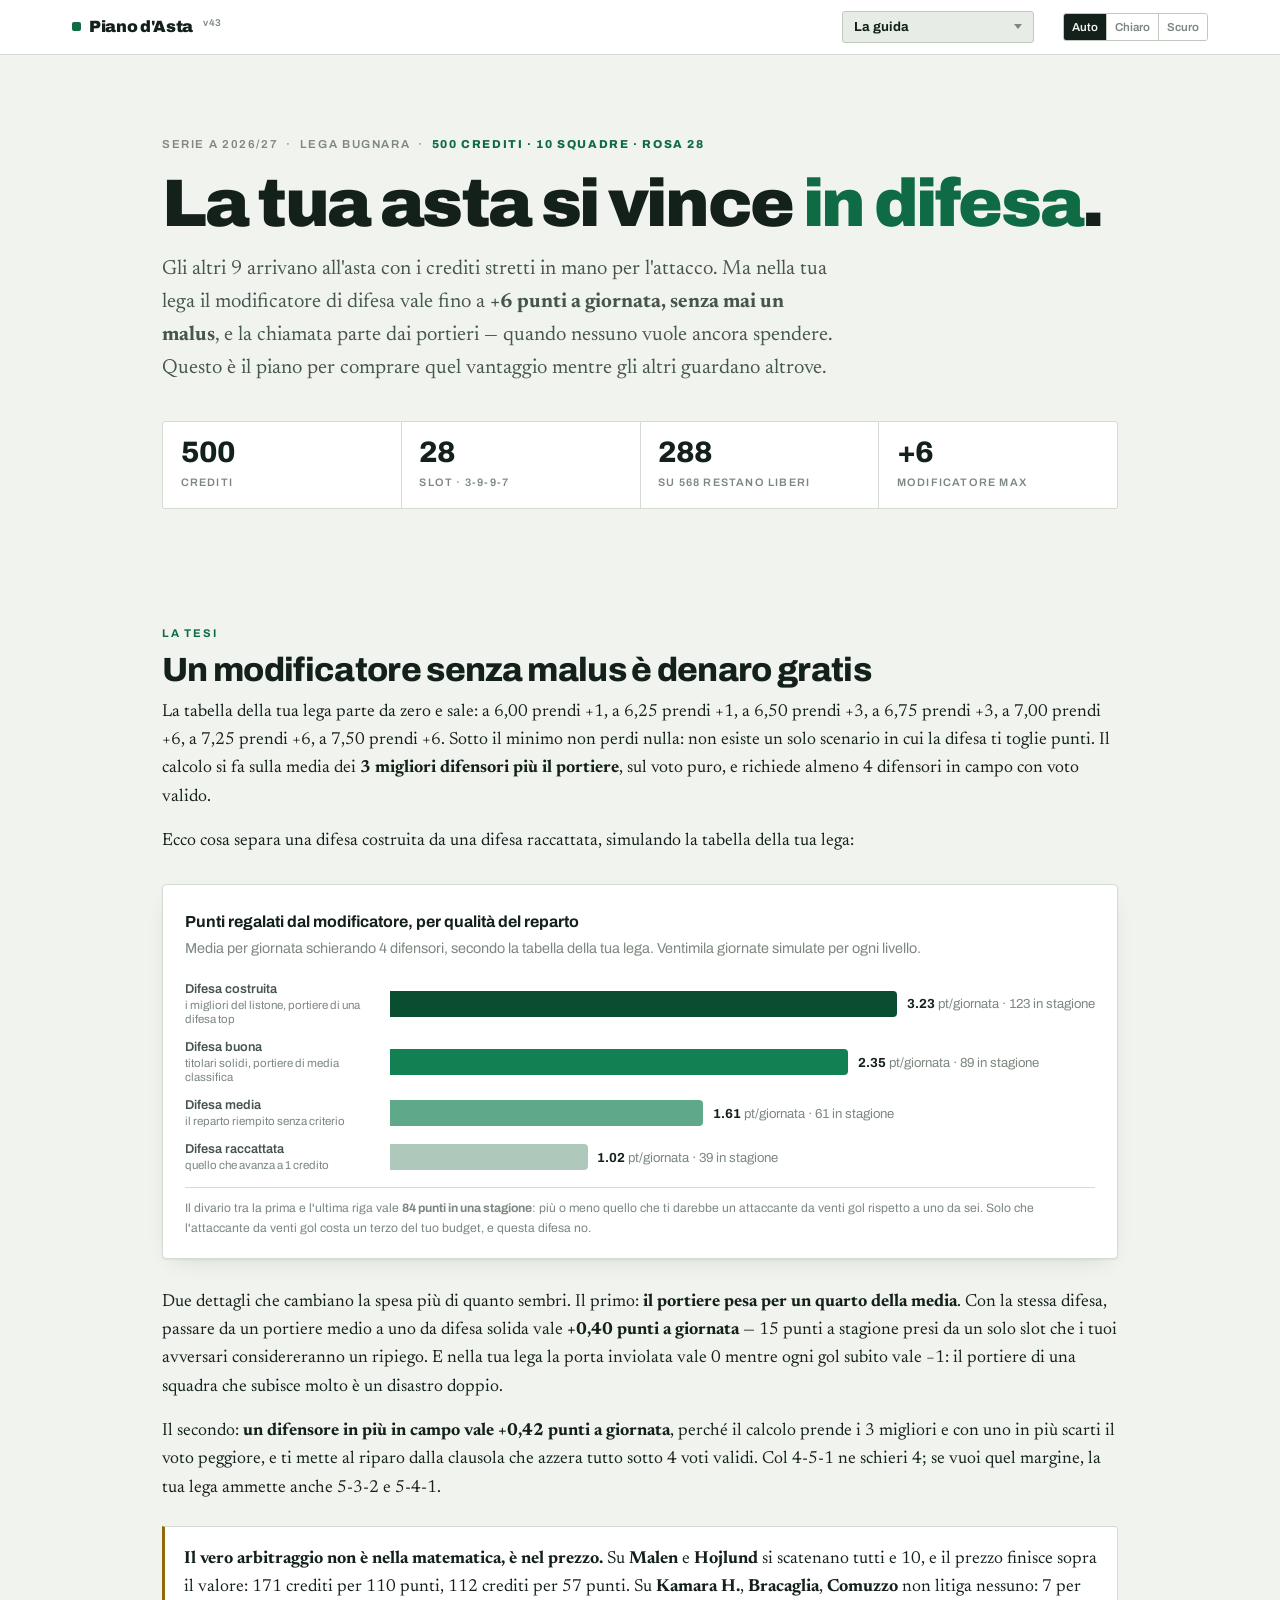
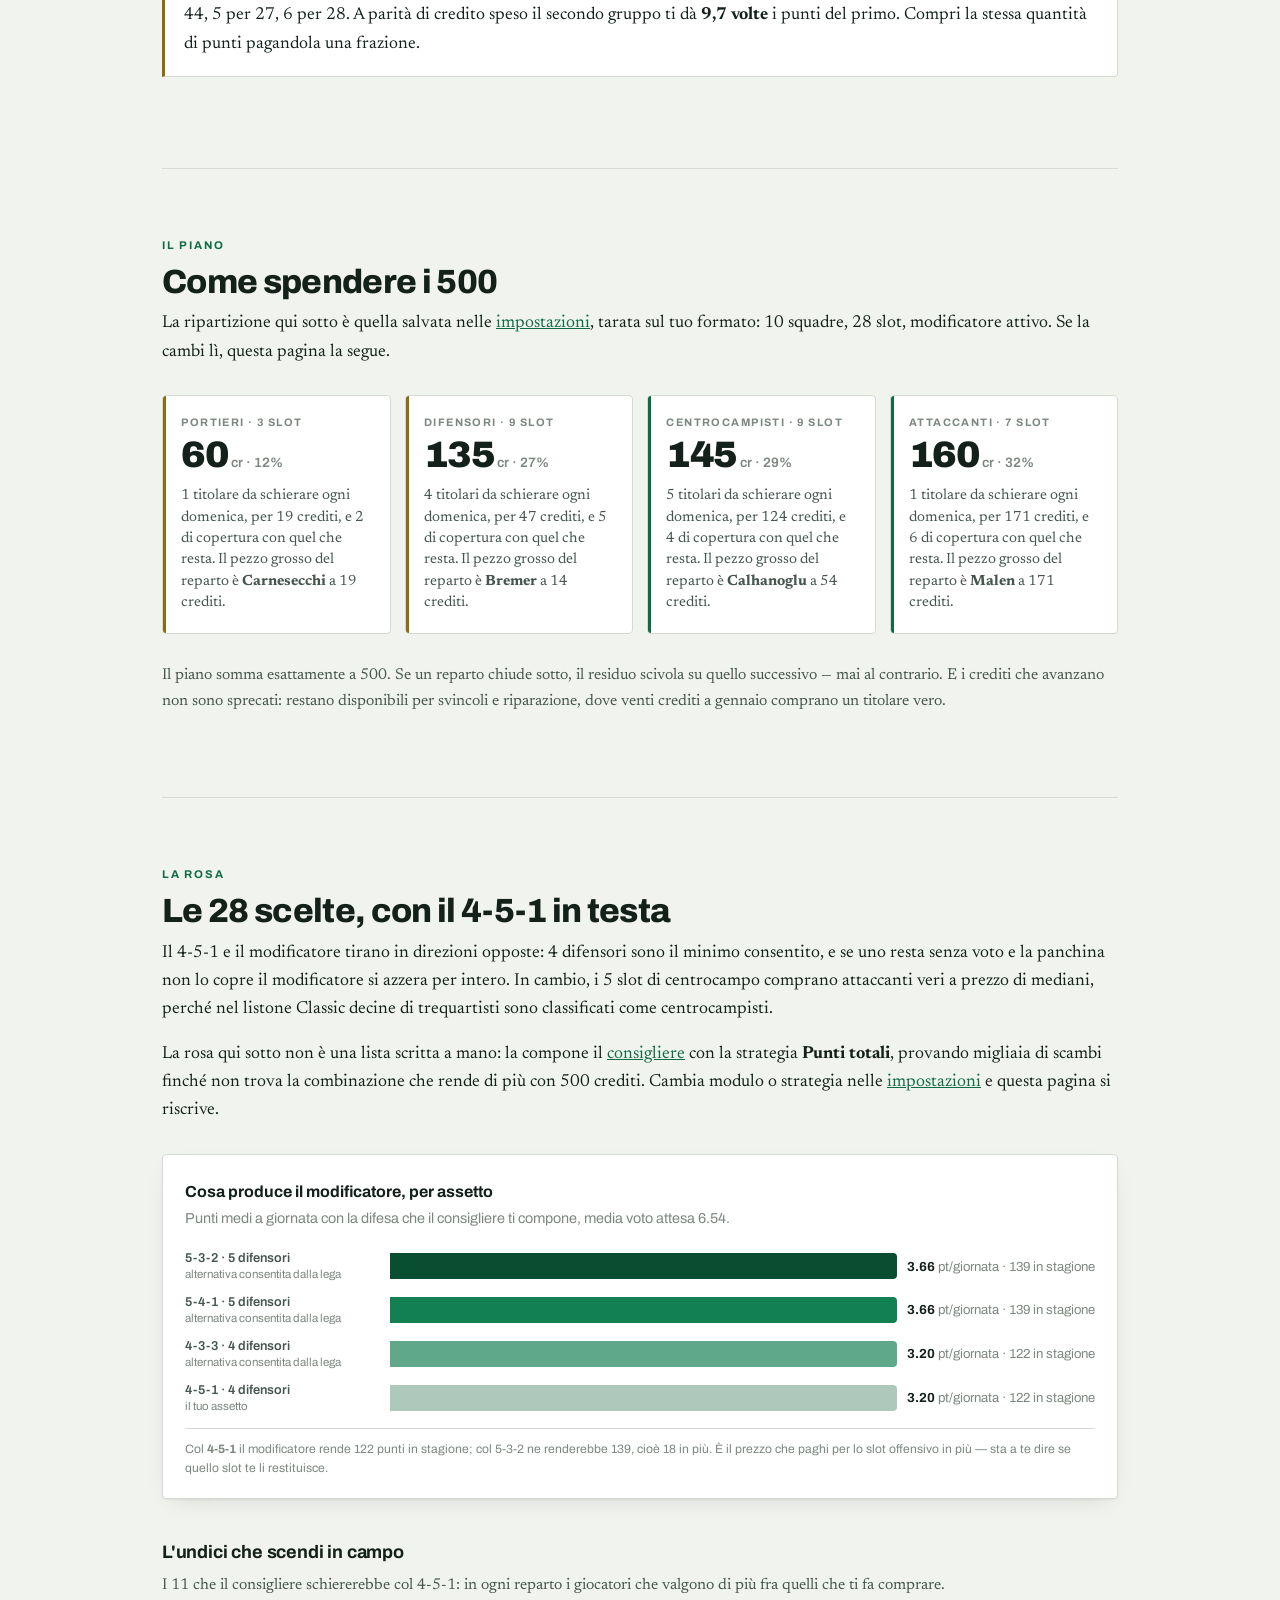
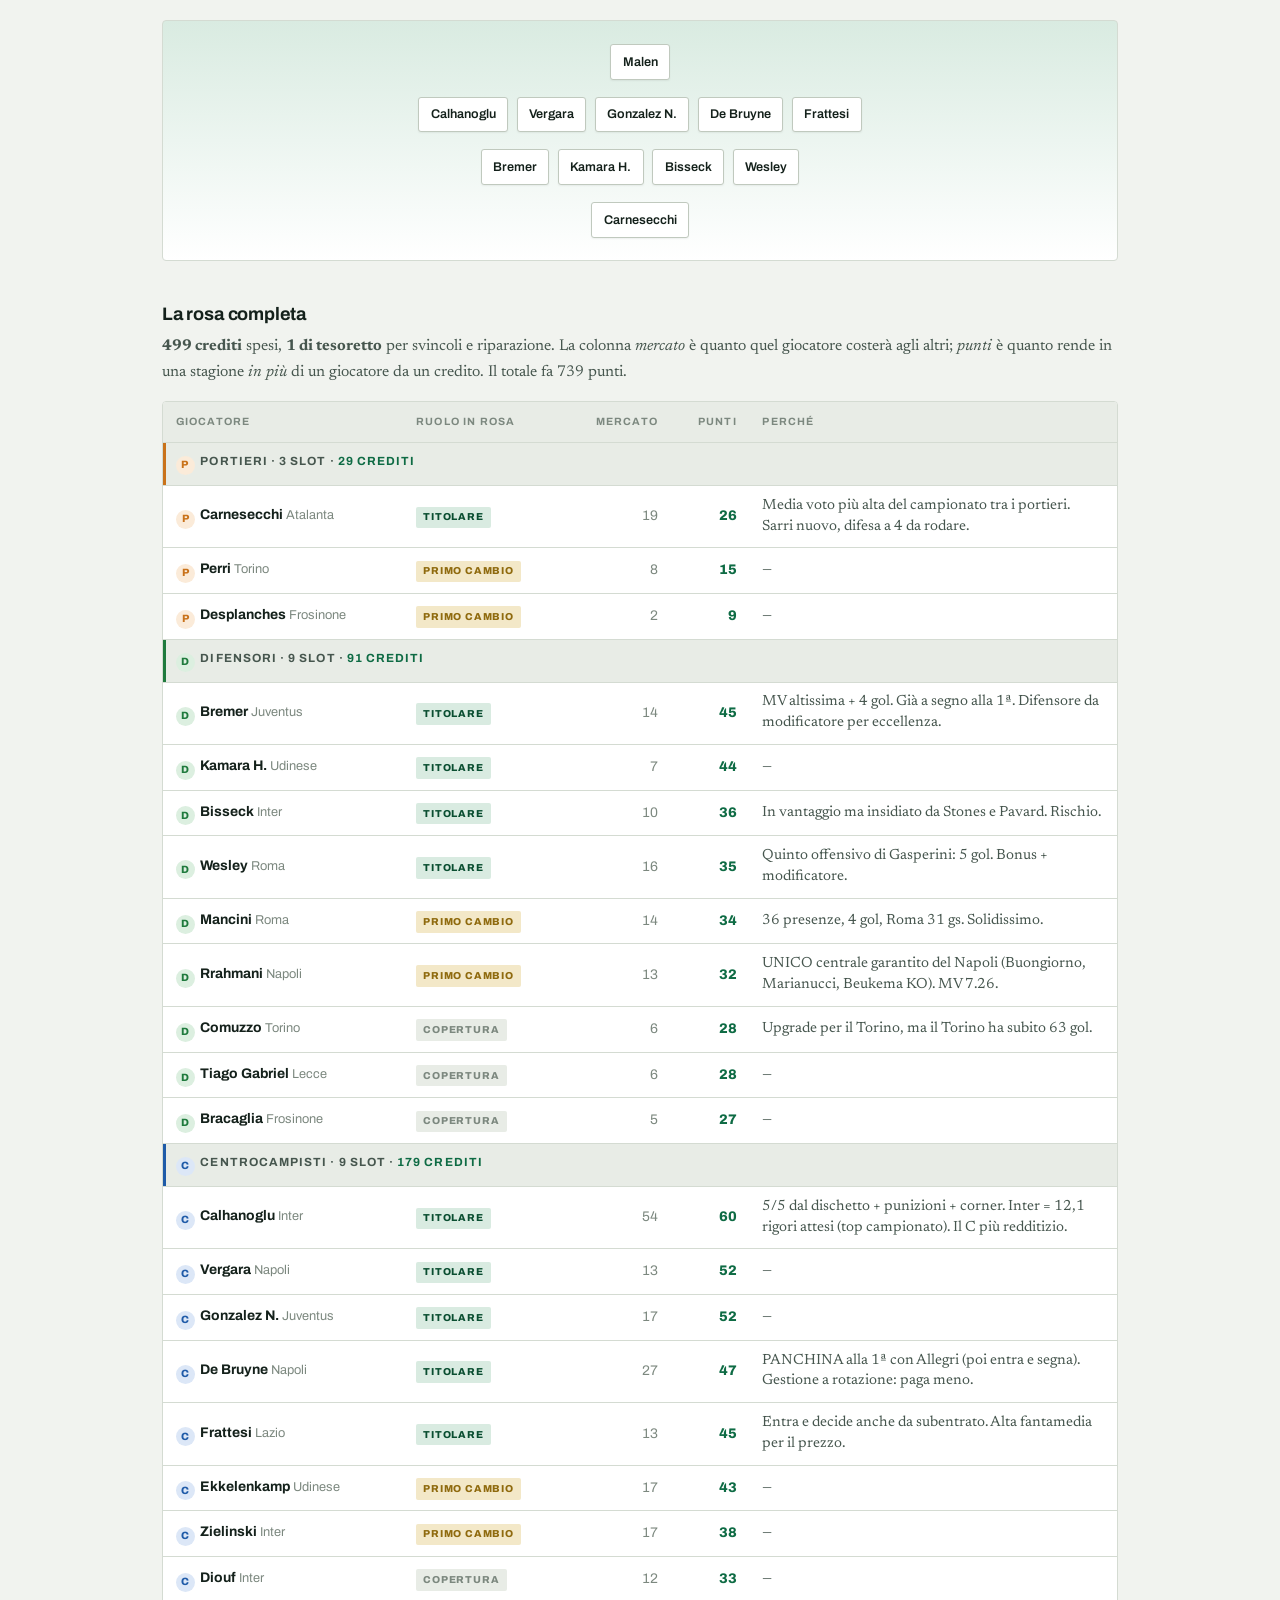
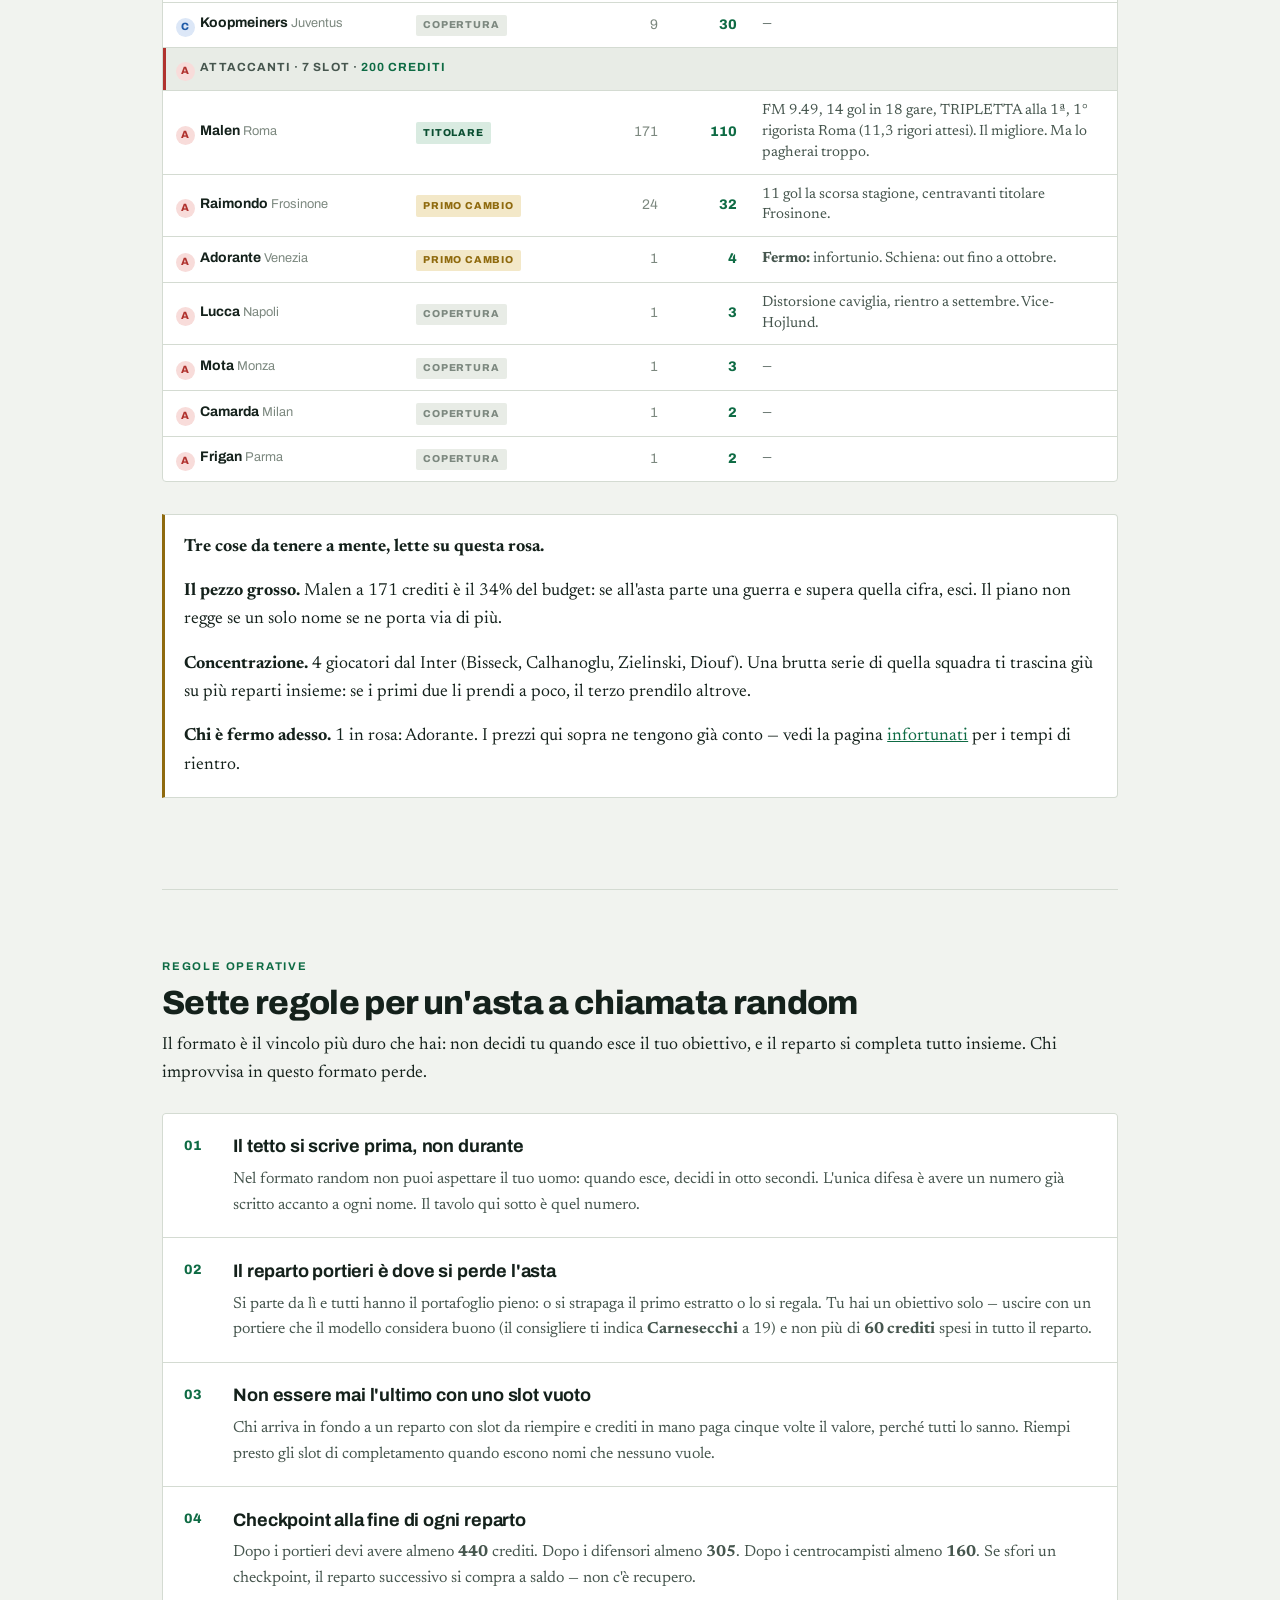
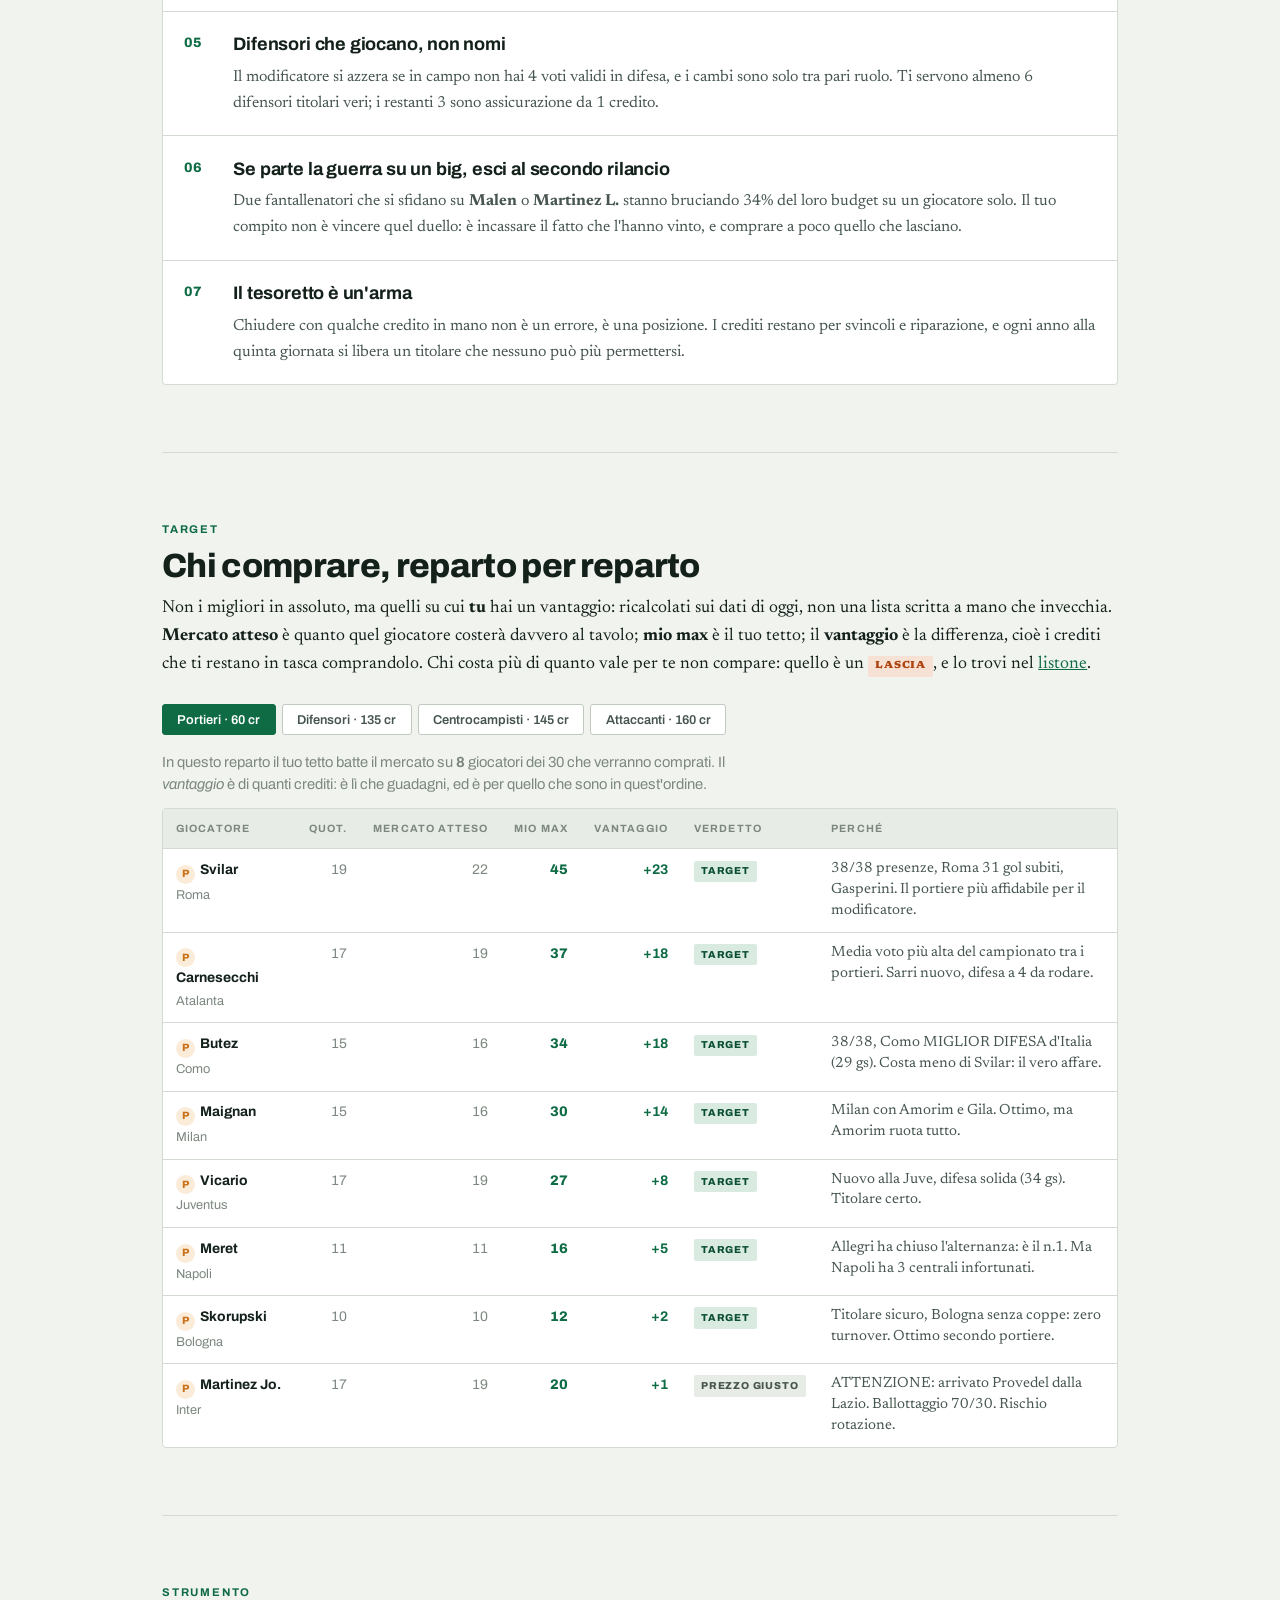
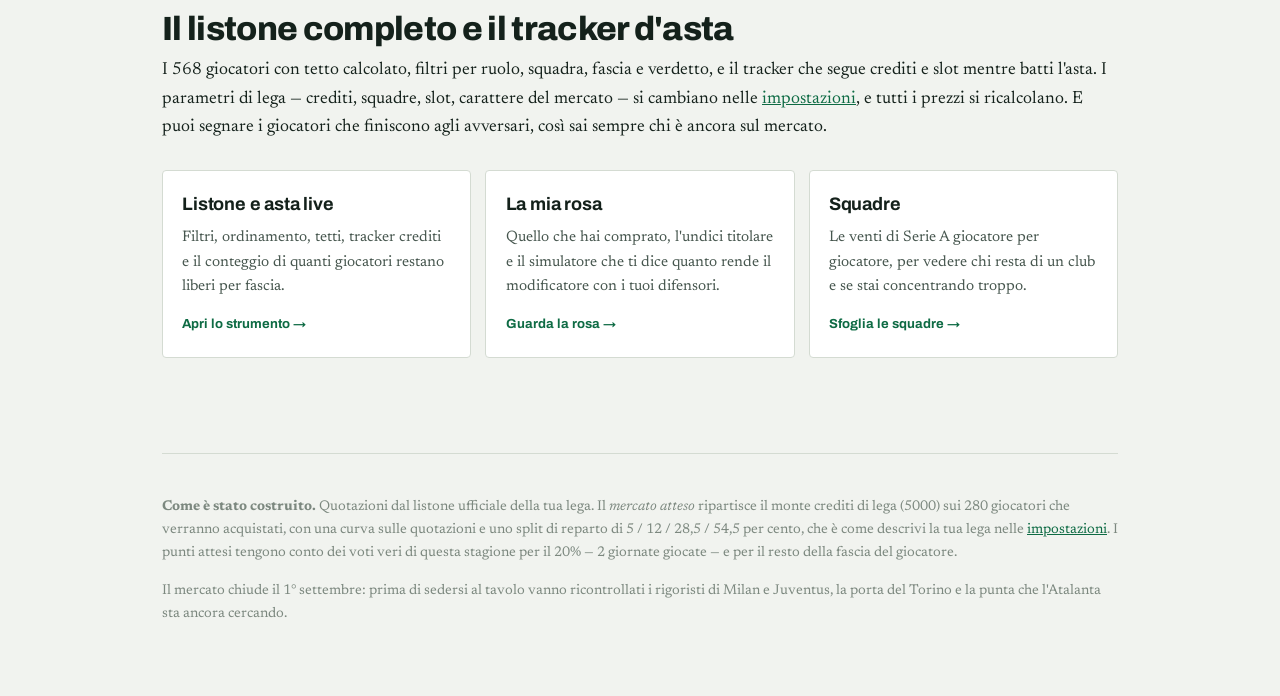
==== index.html @ 9f4b8d1c "Listone ricostruito dall'export nuovo: 568 giocatori, chi ha l'asterisco non compare piu" ====
<!doctype html>
<html lang="it">
<head>
<meta charset="utf-8">
<meta name="viewport" content="width=device-width,initial-scale=1">
<title>Piano d'Asta Bugnara — la guida</title>
<meta name="description" content="Strategia, rosa consigliata e listino prezzi massimi per l'asta di fantacalcio Serie A 2026/27.">
<meta name="color-scheme" content="light dark">
<link rel="icon" href="data:image/svg+xml,%3Csvg xmlns='http://www.w3.org/2000/svg' viewBox='0 0 100 100'%3E%3Ctext y='.9em' font-size='90'%3E%E2%9A%BD%3C/text%3E%3C/svg%3E">
<link rel="preconnect" href="https://fonts.googleapis.com">
<link rel="preconnect" href="https://fonts.gstatic.com" crossorigin>
<link rel="stylesheet" href="https://fonts.googleapis.com/css2?family=Archivo:wght@400;500;600;700;800;900&family=Newsreader:opsz,wght@6..72,300;6..72,400;6..72,500;6..72,600&display=swap">
<link rel="stylesheet" href="assets/style.css?v=43">
<script>
/* stampa il tema salvato prima del primo disegno, cosi non lampeggia il bianco */
try{var t=localStorage.getItem('pianoAsta:tema');if(t&&t!=='auto')document.documentElement.dataset.theme=t}catch(e){}
</script>
<meta name="versione" content="43">
</head>
<body>
<div class="topbar"><div class="inner">
  <a class="brand" href="./"><span class="dot"></span>Piano d'Asta</a>
  <nav class="nav">
    <a href="./" aria-current="page">La guida</a>
    <a href="listone.html">Listone e asta live</a>
    <a href="fasce.html">Fasce</a>
    <a href="rosaideale.html">Rosa ideale</a>
    <a href="bozza.html">Bozza</a>
    <a href="rosa.html">La mia rosa</a>
    <a href="fantasquadre.html">Fantasquadre</a>
    <a href="squadre.html">Serie A</a>
    <a href="infortunati.html">Infortunati</a>
    <a href="impostazioni.html">Impostazioni</a>
    <a href="lega.html">La mia lega</a>
  </nav>
  <div id="tema"></div>
</div></div>
<div class="wrap">
<header class="hero">
  <div class="kicker" id="kicker"></div>
  <h1 id="titolo">La tua asta si vince <em>in difesa</em>.</h1>
  <p class="lede" id="occhiello"></p>
  <div class="stats" id="stats"></div>
</header>

<section>
  <p class="eyebrow">La tesi</p>
  <h2 id="tesiTit"></h2>
  <p id="tesi1"></p>
  <p id="tesi2">Ecco cosa separa una difesa costruita da una difesa raccattata, simulando la tabella della tua lega:</p>

  <div class="figure" id="figDifesa">
    <div class="ftitle">Punti regalati dal modificatore, per qualità del reparto</div>
    <div class="fsub" id="fsub1"></div>
    <div class="bars" id="bars"></div>
    <div class="faxis" id="faxis1"></div>
  </div>

  <p id="dettaglio1"></p>
  <p id="dettaglio2"></p>

  <div class="callout">
    <p id="arbitraggio"></p>
  </div>
</section>

<section>
  <p class="eyebrow">Il piano</p>
  <h2 id="pianoTit">Come spendere i crediti</h2>
  <p id="pianoIntro"></p>
  <div class="plan" id="plan"></div>
  <p style="color:var(--ink2);font-size:.98rem" id="pianoNota"></p>
</section>


<section id="rosa-scelte">
  <p class="eyebrow">La rosa</p>
  <h2 id="rosaTit">Le scelte</h2>
  <p id="rosaIntro1"></p>
  <p id="rosaIntro2"></p>

  <div class="figure">
    <div class="ftitle">Cosa produce il modificatore, per assetto</div>
    <div class="fsub" id="fsub2"></div>
    <div class="bars" id="bars2"></div>
    <div class="faxis" id="faxis2"></div>
  </div>

  <h3 style="margin-top:2.4rem">L'undici che scendi in campo</h3>
  <p style="color:var(--ink2);font-size:.98rem" id="undiciNota"></p>
  <div id="campo"></div>

  <h3 style="margin-top:2.4rem">La rosa completa</h3>
  <p style="color:var(--ink2);font-size:.98rem" id="rosaNota"></p>
  <div class="tblwrap"><table class="rosat"><thead><tr><th>Giocatore</th><th>Ruolo in rosa</th><th class="num">Mercato</th><th class="num">Punti</th><th>Perché</th></tr></thead><tbody id="rosaBody"></tbody></table></div>

  <div class="callout" style="margin-top:2rem" id="bivi"></div>
</section>

<section>
  <p class="eyebrow">Regole operative</p>
  <h2 id="regoleTit">Sette regole per un'asta a chiamata random</h2>
  <p>Il formato è il vincolo più duro che hai: non decidi tu quando esce il tuo obiettivo, e il reparto si completa tutto insieme. Chi improvvisa in questo formato perde.</p>
  <div class="rules">
    <div class="rule"><div><h3>Il tetto si scrive prima, non durante</h3><p>Nel formato random non puoi aspettare il tuo uomo: quando esce, decidi in otto secondi. L'unica difesa è avere un numero già scritto accanto a ogni nome. Il tavolo qui sotto è quel numero.</p></div></div>
    <div class="rule"><div><h3>Il reparto portieri è dove si perde l'asta</h3><p id="regolaPortieri"></p></div></div>
    <div class="rule"><div><h3>Non essere mai l'ultimo con uno slot vuoto</h3><p>Chi arriva in fondo a un reparto con slot da riempire e crediti in mano paga cinque volte il valore, perché tutti lo sanno. Riempi presto gli slot di completamento quando escono nomi che nessuno vuole.</p></div></div>
    <div class="rule"><div><h3>Checkpoint alla fine di ogni reparto</h3><p>Dopo i portieri devi avere almeno <b data-cfg="ckP"></b> crediti. Dopo i difensori almeno <b data-cfg="ckD"></b>. Dopo i centrocampisti almeno <b data-cfg="ckC"></b>. Se sfori un checkpoint, il reparto successivo si compra a saldo — non c'è recupero.</p></div></div>
    <div class="rule"><div><h3 id="difTit">Difensori che giocano, non nomi</h3><p id="difTesto"></p></div></div>
    <div class="rule"><div><h3>Se parte la guerra su un big, esci al secondo rilancio</h3><p id="regolaGuerra"></p></div></div>
    <div class="rule"><div><h3>Il tesoretto è un'arma</h3><p>Chiudere con qualche credito in mano non è un errore, è una posizione. I crediti restano per svincoli e riparazione, e ogni anno alla quinta giornata si libera un titolare che nessuno può più permettersi.</p></div></div>
  </div>
</section>

<section>
  <p class="eyebrow">Target</p>
  <h2>Chi comprare, reparto per reparto</h2>
  <p>Non i migliori in assoluto, ma quelli su cui <strong>tu</strong> hai un vantaggio: ricalcolati sui dati di oggi, non una lista scritta a mano che invecchia. <strong>Mercato atteso</strong> è quanto quel giocatore costerà davvero al tavolo; <strong>mio max</strong> è il tuo tetto; il <strong>vantaggio</strong> è la differenza, cioè i crediti che ti restano in tasca comprandolo. Chi costa più di quanto vale per te non compare: quello è un <span class="pill p-l">lascia</span>, e lo trovi nel <a href="listone.html">listone</a>.</p>
  <div class="tabs" role="tablist" id="tabs"></div>
  <p class="spiega" id="shortNota" style="padding:0 0 .8rem"></p>
  <div class="tblwrap"><table id="short"><thead><tr><th>Giocatore</th><th class="num">Quot.</th><th class="num">Mercato atteso</th><th class="num">Mio max</th><th class="num">Vantaggio</th><th>Verdetto</th><th>Perché</th></tr></thead><tbody></tbody></table></div>
</section>

<section>
  <p class="eyebrow">Strumento</p>
  <h2>Il listone completo e il tracker d'asta</h2>
  <p><span id="quantiGiocatori"></span> con tetto calcolato, filtri per ruolo, squadra, fascia e verdetto, e il tracker che segue crediti e slot mentre batti l'asta. I parametri di lega — crediti, squadre, slot, carattere del mercato — si cambiano nelle <a href="impostazioni.html">impostazioni</a>, e tutti i prezzi si ricalcolano. E puoi segnare i giocatori che finiscono agli avversari, così sai sempre chi è ancora sul mercato.</p>
  <div class="cards">
    <div class="card"><h3>Listone e asta live</h3><p>Filtri, ordinamento, tetti, tracker crediti e il conteggio di quanti giocatori restano liberi per fascia.</p><p style="margin-top:.8rem"><a href="listone.html">Apri lo strumento &rarr;</a></p></div>
    <div class="card"><h3>La mia rosa</h3><p>Quello che hai comprato, l'undici titolare e il simulatore che ti dice quanto rende il modificatore con i tuoi difensori.</p><p style="margin-top:.8rem"><a href="rosa.html">Guarda la rosa &rarr;</a></p></div>
    <div class="card"><h3>Squadre</h3><p>Le venti di Serie A giocatore per giocatore, per vedere chi resta di un club e se stai concentrando troppo.</p><p style="margin-top:.8rem"><a href="squadre.html">Sfoglia le squadre &rarr;</a></p></div>
  </div>
</section>

<footer>
  <p id="comeCostruito"></p>
  <p>Il mercato chiude il 1° settembre: prima di sedersi al tavolo vanno ricontrollati i rigoristi di Milan e Juventus, la porta del Torino e la punta che l'Atalanta sta ancora cercando.</p>
</footer>
</div>
<script type="module" src="assets/guida.js?v=43"></script>
<script type="module" src="assets/menu.js?v=43"></script>
<script type="module" src="assets/theme.js?v=43"></script>
</body>
</html>
---- assets/style.css ----
:root{
  --paper:#F1F3EF; --surface:#FFFFFF; --surface2:#E8ECE6; --raise:#FBFCFA;
  --ink:#14211B; --ink2:#46564E; --ink3:#7C887F;
  --line:#D4DBD2; --line2:#C0C9BE;
  --acc:#0E6B44; --acc-soft:#D9EBE1; --acc-ink:#0A4E31;
  --warn:#AE440F; --warn-soft:#F7E1D5;
  --gold:#8F6A0E; --gold-soft:#F3E8C8;
  --bar1:#0A4E31; --bar2:#128052; --bar3:#5FA98A; --bar4:#AEC9BC;
  --shadow:0 1px 2px rgba(20,33,27,.06),0 8px 24px -12px rgba(20,33,27,.18);
}
@media (prefers-color-scheme:dark){:root:not([data-theme="light"]){
  --paper:#0F1412; --surface:#161D19; --surface2:#1E2722; --raise:#1A221D;
  --ink:#E8EEE9; --ink2:#A6B3AB; --ink3:#76847B;
  --line:#28322C; --line2:#35423A;
  --acc:#4FC58A; --acc-soft:#153123; --acc-ink:#8FE0B5;
  --warn:#F0955F; --warn-soft:#3A2318;
  --gold:#DCB45C; --gold-soft:#332913;
  --bar1:#7FDCAE; --bar2:#4FC58A; --bar3:#2E8A60; --bar4:#1F5943;
  --shadow:0 1px 2px rgba(0,0,0,.4),0 10px 28px -14px rgba(0,0,0,.7);
}}
:root[data-theme="dark"]{
  --paper:#0F1412; --surface:#161D19; --surface2:#1E2722; --raise:#1A221D;
  --ink:#E8EEE9; --ink2:#A6B3AB; --ink3:#76847B;
  --line:#28322C; --line2:#35423A;
  --acc:#4FC58A; --acc-soft:#153123; --acc-ink:#8FE0B5;
  --warn:#F0955F; --warn-soft:#3A2318;
  --gold:#DCB45C; --gold-soft:#332913;
  --bar1:#7FDCAE; --bar2:#4FC58A; --bar3:#2E8A60; --bar4:#1F5943;
  --shadow:0 1px 2px rgba(0,0,0,.4),0 10px 28px -14px rgba(0,0,0,.7);
}
*{box-sizing:border-box}
body{margin:0;background:var(--paper);color:var(--ink);
  font-family:"Newsreader",Georgia,"Times New Roman",serif;font-size:17.5px;line-height:1.62;
  -webkit-font-smoothing:antialiased}
.wrap{max-width:1000px;margin:0 auto;padding:0 22px}
h1,h2,h3,h4,.ui,th,.num{font-family:"Archivo","Helvetica Neue",Arial,sans-serif}
h2{font-size:clamp(1.5rem,3.2vw,2.1rem);font-weight:800;letter-spacing:-.02em;line-height:1.12;
  margin:0 0 .5rem;text-wrap:balance}
h3{font-size:1.13rem;font-weight:700;letter-spacing:-.01em;margin:0 0 .35rem}
p{margin:0 0 1rem}
a{color:var(--acc)}
.eyebrow{font-family:"Archivo",sans-serif;font-size:.7rem;font-weight:700;letter-spacing:.16em;
  text-transform:uppercase;color:var(--acc);margin:0 0 .6rem}
.lede{font-size:1.16rem;color:var(--ink2)}
section{padding:clamp(2.6rem,6vw,4.2rem) 0;border-top:1px solid var(--line)}
section:first-of-type{border-top:none}

/* ---- hero ---- */
.hero{padding:clamp(3rem,7vw,5rem) 0 clamp(2rem,4vw,3rem)}
.kicker{display:flex;flex-wrap:wrap;gap:.5rem;align-items:center;font-family:"Archivo",sans-serif;
  font-size:.72rem;font-weight:600;letter-spacing:.14em;text-transform:uppercase;color:var(--ink3);margin-bottom:1.1rem}
.kicker b{color:var(--acc);font-weight:800}
.hero h1{font-size:clamp(2.4rem,7vw,4.2rem);font-weight:900;letter-spacing:-.035em;line-height:.98;
  margin:0 0 1rem;text-wrap:balance}
.hero h1 em{font-style:normal;color:var(--acc)}
.hero .lede{max-width:62ch;font-size:clamp(1.08rem,2.1vw,1.28rem)}
.stats{display:grid;grid-template-columns:repeat(auto-fit,minmax(150px,1fr));gap:1px;
  background:var(--line);border:1px solid var(--line);border-radius:3px;margin-top:2.2rem;overflow:hidden}
.stat{background:var(--surface);padding:1rem 1.1rem}
.stat .v{font-family:"Archivo",sans-serif;font-size:1.85rem;font-weight:800;letter-spacing:-.03em;
  line-height:1;font-variant-numeric:tabular-nums}
.stat .l{font-family:"Archivo",sans-serif;font-size:.68rem;font-weight:600;letter-spacing:.11em;
  text-transform:uppercase;color:var(--ink3);margin-top:.45rem}

/* ---- chart ---- */
.figure{background:var(--surface);border:1px solid var(--line);border-radius:4px;padding:1.5rem 1.4rem 1.2rem;margin:1.8rem 0;box-shadow:var(--shadow)}
.figure .ftitle{font-family:"Archivo",sans-serif;font-weight:700;font-size:1rem;margin-bottom:.15rem}
.figure .fsub{font-size:.9rem;color:var(--ink3);margin-bottom:1.3rem;font-family:"Archivo",sans-serif;font-weight:400}
.bars{display:flex;flex-direction:column;gap:.85rem}
.brow{display:grid;grid-template-columns:minmax(120px,190px) 1fr;gap:.9rem;align-items:center}
.blab{font-family:"Archivo",sans-serif;font-size:.8rem;font-weight:600;color:var(--ink2);line-height:1.25}
.blab small{display:block;font-weight:400;color:var(--ink3);font-size:.72rem}
.btrack{position:relative;height:26px;display:flex;align-items:center}
.bfill{height:26px;border-radius:0 4px 4px 0;transition:width .7s cubic-bezier(.2,.7,.3,1)}
.bval{font-family:"Archivo",sans-serif;font-size:.82rem;font-weight:700;margin-left:.6rem;
  font-variant-numeric:tabular-nums;white-space:nowrap;color:var(--ink)}
.bval span{font-weight:400;color:var(--ink3)}
.faxis{margin-top:.9rem;padding-top:.7rem;border-top:1px solid var(--line);font-size:.76rem;
  color:var(--ink3);font-family:"Archivo",sans-serif}
@media (prefers-reduced-motion:reduce){.bfill{transition:none}}

/* ---- plan cards ---- */
.plan{display:grid;grid-template-columns:repeat(auto-fit,minmax(215px,1fr));gap:14px;margin:1.8rem 0}
.pcard{background:var(--surface);border:1px solid var(--line);border-radius:4px;padding:1.15rem 1.15rem 1.25rem;position:relative;overflow:hidden}
.pcard::before{content:"";position:absolute;left:0;top:0;bottom:0;width:3px;background:var(--acc)}
.pcard .rl{font-family:"Archivo",sans-serif;font-size:.68rem;font-weight:700;letter-spacing:.13em;
  text-transform:uppercase;color:var(--ink3)}
.pcard .cr{font-family:"Archivo",sans-serif;font-size:2.3rem;font-weight:900;letter-spacing:-.04em;line-height:1;margin:.35rem 0 .1rem;font-variant-numeric:tabular-nums}
.pcard .cr small{font-size:.85rem;font-weight:600;color:var(--ink3);letter-spacing:0}
.pcard .sh{font-size:.92rem;color:var(--ink2);margin-top:.7rem;line-height:1.45}
.pcard.hi::before{background:var(--gold)}

/* ---- rules ---- */
.rules{counter-reset:r;display:flex;flex-direction:column;gap:1px;background:var(--line);
  border:1px solid var(--line);border-radius:4px;overflow:hidden;margin-top:1.6rem}
.rule{background:var(--surface);padding:1.15rem 1.3rem;display:grid;grid-template-columns:2.2rem 1fr;gap:.9rem}
.rule::before{counter-increment:r;content:counter(r,decimal-leading-zero);
  font-family:"Archivo",sans-serif;font-size:.85rem;font-weight:800;color:var(--acc);
  font-variant-numeric:tabular-nums;padding-top:.15rem}
.rule p{margin:.25rem 0 0;font-size:1rem;color:var(--ink2)}

/* ---- shortlists ---- */
.tabs{display:flex;gap:6px;flex-wrap:wrap;margin:1.6rem 0 1rem}
.tab{font-family:"Archivo",sans-serif;font-size:.8rem;font-weight:600;padding:.45rem .9rem;
  border:1px solid var(--line2);background:var(--surface);color:var(--ink2);border-radius:3px;cursor:pointer}
.tab[aria-selected="true"]{background:var(--acc);border-color:var(--acc);color:#fff}
table{width:100%;border-collapse:collapse;font-family:"Archivo",sans-serif;font-size:.87rem}
.tblwrap{overflow-x:auto;border:1px solid var(--line);border-radius:4px;background:var(--surface)}
th{text-align:left;font-size:.66rem;font-weight:700;letter-spacing:.11em;text-transform:uppercase;
  color:var(--ink3);padding:.7rem .8rem;border-bottom:1px solid var(--line);white-space:nowrap;background:var(--surface2)}
td{padding:.62rem .8rem;border-bottom:1px solid var(--line);vertical-align:top}
tr:last-child td{border-bottom:none}
.num{text-align:right;font-variant-numeric:tabular-nums;white-space:nowrap}
.nm{font-weight:700}
.sq{color:var(--ink3);font-size:.8rem;font-weight:400}
/* squadra corretta a mano perché la fonte è rimasta indietro: si vede che
   quel nome non arriva dal listone, e il perché sta nel title */
.sq.amano{text-decoration:underline dotted;text-underline-offset:2px;cursor:help}
.pill{display:inline-block;font-size:.63rem;font-weight:800;letter-spacing:.08em;text-transform:uppercase;
  padding:.16rem .45rem;border-radius:2px;white-space:nowrap}
.p-t{background:var(--acc-soft);color:var(--acc-ink)}
.p-l{background:var(--warn-soft);color:var(--warn)}
.p-g{background:var(--surface2);color:var(--ink2)}
.p-j{background:var(--gold-soft);color:var(--gold)}
/* Le note sono discorsive e in una tabella a venti colonne si strizzano in una
   striscia altissima. Le teniamo larghe il giusto e tagliate a due righe: il
   testo intero resta nel tooltip e si apre con un clic sulla riga. */
.note{font-family:"Newsreader",serif;font-size:.92rem;color:var(--ink2);line-height:1.42;
  min-width:200px;max-width:300px}
.note .txt{display:-webkit-box;-webkit-line-clamp:2;-webkit-box-orient:vertical;
  overflow:hidden;max-height:2.9em;cursor:pointer}
.note .txt.aperta{-webkit-line-clamp:unset;max-height:none}

/* la tabella non si comprime sotto la sua misura naturale: preferiamo scorrerla.
   Attenzione al selettore: `table#rosa` e non `#rosa`. La tabella della Serie A
   e una sezione della guida avevano lo stesso id, quindi la guida si prendeva
   questo min-width e non entrava piu' nello schermo del telefono — il browser
   rimpiccioliva l'intera pagina per farcela stare. */
.tblwrap table{min-width:100%}
table#rosa{min-width:1150px}
/* La tabella scorre dentro il suo riquadro, non insieme alla pagina: cosi'
   restano fermi sia le intestazioni in alto sia il nome del giocatore a
   sinistra. Senza, scorrendo ti ritrovi una griglia di numeri senza sapere
   ne' di chi sono ne' che cosa misurano. */
#rosaWrap{max-height:74vh;overflow:auto}
table#rosa thead th{position:sticky;top:0;z-index:3;box-shadow:0 1px 0 var(--line)}
table#rosa th:first-child,table#rosa td:first-child{position:sticky;left:0;z-index:2;
  background:var(--surface);box-shadow:1px 0 0 var(--line)}
table#rosa thead th:first-child{z-index:4;background:var(--surface2);
  box-shadow:1px 0 0 var(--line),0 1px 0 var(--line)}
table#rosa tr.taken td:first-child{background:var(--acc-soft)}

/* legenda delle sigle sopra la tabella */
.legenda{display:flex;flex-wrap:wrap;gap:.3rem .85rem;margin:0 0 14px;
  padding:.6rem .85rem;border:1px solid var(--line);border-radius:4px;background:var(--surface);
  font-family:"Archivo",sans-serif;font-size:.72rem;color:var(--ink3);line-height:1.7}
.legenda span{white-space:nowrap;max-width:100%}
/* la voce FVM non e' una sigla ma una frase intera, scritta da squadre.js:
   deve poter andare a capo, se no da sola allarga la pagina oltre lo schermo */
.legenda span#legFvm{white-space:normal}
.legenda b{color:var(--ink2);font-weight:800;letter-spacing:.05em;margin-right:.18rem}
.legenda .sep{width:100%;height:0;margin:.1rem 0}
.maxc{font-weight:800;color:var(--acc)}
.mktc{color:var(--ink3)}

/* ---- tool ---- */
.tool{background:var(--surface);border:1px solid var(--line);border-radius:4px;box-shadow:var(--shadow);overflow:hidden}
.ledger{display:grid;grid-template-columns:repeat(auto-fit,minmax(128px,1fr));gap:1px;background:var(--line)}
.lcell{background:var(--surface2);padding:.8rem .9rem}
.lcell .k{font-family:"Archivo",sans-serif;font-size:.63rem;font-weight:700;letter-spacing:.11em;text-transform:uppercase;color:var(--ink3)}
.lcell .n{font-family:"Archivo",sans-serif;font-size:1.35rem;font-weight:800;letter-spacing:-.02em;font-variant-numeric:tabular-nums;margin-top:.2rem}
.lcell .n small{font-size:.78rem;color:var(--ink3);font-weight:600}
.lcell.over .n{color:var(--warn)}
.controls{display:flex;gap:8px;flex-wrap:wrap;padding:.85rem .9rem;border-bottom:1px solid var(--line);align-items:center}
input[type=search],input[type=number]{font-family:"Archivo",sans-serif;border:1px solid var(--line2);
  background:var(--paper);color:var(--ink);border-radius:3px;padding:.45rem .6rem;font-size:.85rem}
input[type=search]{flex:1 1 190px;min-width:150px}
input[type=number]{width:64px;text-align:right;font-weight:700;font-variant-numeric:tabular-nums}
input:focus-visible,button:focus-visible{outline:2px solid var(--acc);outline-offset:2px}
.chip{font-family:"Archivo",sans-serif;font-size:.75rem;font-weight:600;padding:.4rem .7rem;border:1px solid var(--line2);
  background:var(--paper);color:var(--ink2);border-radius:3px;cursor:pointer}
.chip[aria-pressed="true"]{background:var(--ink);border-color:var(--ink);color:var(--paper)}
.scroller{max-height:560px;overflow:auto}
.scroller th{position:sticky;top:0;z-index:2}
tr.taken td{background:var(--acc-soft)}
tr.over td{background:var(--warn-soft)}
.hint{font-size:.86rem;color:var(--ink3);font-family:"Archivo",sans-serif;padding:.7rem .9rem;border-top:1px solid var(--line)}
footer{padding:2.6rem 0 3.4rem;border-top:1px solid var(--line);color:var(--ink3);font-size:.88rem}
.callout{background:var(--surface);border:1px solid var(--line);border-left:3px solid var(--gold);
  border-radius:0 4px 4px 0;padding:1.1rem 1.2rem;margin:1.5rem 0}
.callout p:last-child{margin-bottom:0}
.callout strong{color:var(--ink)}
ul.tight{margin:.2rem 0 1rem;padding-left:1.15rem}
ul.tight li{margin-bottom:.4rem;color:var(--ink2)}
@media(max-width:620px){
  body{font-size:16.5px}
  .brow{grid-template-columns:1fr;gap:.3rem}
  .rule{grid-template-columns:1.7rem 1fr}
}

tr.grp td{background:var(--surface2);font-family:"Archivo",sans-serif;font-weight:700;font-size:.74rem;
  letter-spacing:.09em;text-transform:uppercase;color:var(--ink2);padding:.6rem .8rem}
tr.grp td b{color:var(--acc)}
.rosat td{vertical-align:middle}
.p-t,.rt{background:var(--acc-soft);color:var(--acc-ink)}
.rc{background:var(--gold-soft);color:var(--gold)}
.rr{background:var(--surface2);color:var(--ink3)}
.pitch{background:linear-gradient(180deg,var(--acc-soft),var(--surface));border:1px solid var(--line);
  border-radius:4px;padding:1.4rem 1rem;display:flex;flex-direction:column-reverse;gap:1.05rem;margin:1.4rem 0}
.prow{display:flex;justify-content:center;gap:.55rem;flex-wrap:wrap}
.pp{background:var(--surface);border:1px solid var(--line2);border-radius:3px;padding:.42rem .7rem;
  font-family:"Archivo",sans-serif;font-size:.79rem;font-weight:600;color:var(--ink);white-space:nowrap;
  box-shadow:0 1px 2px rgba(0,0,0,.06)}
@media(max-width:560px){.pp{font-size:.72rem;padding:.35rem .5rem}}

/* ===== aggiunte per il sito ===== */
.topbar{position:sticky;top:0;z-index:50;background:var(--surface);border-bottom:1px solid var(--line);
  backdrop-filter:saturate(1.2) blur(6px)}
.topbar .inner{max-width:1180px;margin:0 auto;padding:.7rem 22px;display:flex;align-items:center;gap:1.2rem;flex-wrap:wrap}
.brand{font-family:"Archivo",sans-serif;font-weight:900;letter-spacing:-.02em;font-size:1.02rem;
  color:var(--ink);text-decoration:none;display:flex;align-items:center;gap:.5rem}
.brand .dot{width:9px;height:9px;border-radius:2px;background:var(--acc);display:inline-block}
.nav{display:flex;gap:.2rem;margin-left:auto;flex-wrap:wrap}
.nav a{font-family:"Archivo",sans-serif;font-size:.82rem;font-weight:600;color:var(--ink2);
  text-decoration:none;padding:.4rem .7rem;border-radius:3px}
.nav a:hover{background:var(--surface2);color:var(--ink)}
.nav a[aria-current="page"]{background:var(--ink);color:var(--paper)}

/* la stessa nav, ripiegata a tendina da assets/menu.js */
.nav.menu{position:relative;display:block;flex-wrap:nowrap}
.menubtn{font-family:"Archivo",sans-serif;font-size:.82rem;font-weight:700;color:var(--ink);
  background:var(--surface2);border:1px solid var(--line2);border-radius:3px;cursor:pointer;
  padding:.45rem .7rem;display:flex;align-items:center;gap:.55rem;min-width:12rem}
.menubtn:hover{border-color:var(--acc)}
.menubtn:focus-visible{outline:2px solid var(--acc);outline-offset:2px}
.menubtn .dove{flex:1;text-align:left}
.menubtn .chev{width:0;height:0;border-left:4px solid transparent;border-right:4px solid transparent;
  border-top:5px solid var(--ink3);transition:transform .12s ease}
.menubtn[aria-expanded="true"] .chev{transform:rotate(180deg)}
.menupanel{position:absolute;top:calc(100% + 6px);right:0;z-index:60;min-width:15rem;
  display:flex;flex-direction:column;gap:1px;padding:5px;
  background:var(--surface);border:1px solid var(--line2);border-radius:4px;box-shadow:var(--shadow)}
.menupanel[hidden]{display:none}
.menupanel a{padding:.5rem .7rem;border-radius:3px;white-space:nowrap}
.menupanel a:focus-visible{outline:2px solid var(--acc);outline-offset:-2px}
@media(max-width:560px){
  .nav.menu{margin-left:0;width:100%}
  .menubtn{width:100%}
  .menupanel{left:0;right:0}
}
.wide{max-width:1180px;margin:0 auto;padding:0 22px}
.panel{background:var(--surface);border:1px solid var(--line);border-radius:4px;box-shadow:var(--shadow)}
.cfg{display:grid;grid-template-columns:repeat(auto-fit,minmax(158px,1fr));gap:12px;padding:1.1rem}
.fld{display:flex;flex-direction:column;gap:.28rem}
.fld label{font-family:"Archivo",sans-serif;font-size:.64rem;font-weight:700;letter-spacing:.1em;
  text-transform:uppercase;color:var(--ink3)}
.fld input{font-family:"Archivo",sans-serif;border:1px solid var(--line2);background:var(--paper);
  color:var(--ink);border-radius:3px;padding:.45rem .55rem;font-size:.9rem;font-weight:600;
  font-variant-numeric:tabular-nums;width:100%}
details.adv{border-top:1px solid var(--line)}
details.adv summary{font-family:"Archivo",sans-serif;font-size:.8rem;font-weight:600;color:var(--ink2);
  padding:.75rem 1.1rem;cursor:pointer;list-style:none}
details.adv summary::-webkit-details-marker{display:none}
details.adv summary::before{content:"▸ ";color:var(--acc)}
details.adv[open] summary::before{content:"▾ "}
.sortable{cursor:pointer;user-select:none}
.sortable:hover{color:var(--ink)}
.sortable[data-dir="asc"]::after{content:" ▲";font-size:.7em;color:var(--acc)}
.sortable[data-dir="desc"]::after{content:" ▼";font-size:.7em;color:var(--acc)}
select{font-family:"Archivo",sans-serif;border:1px solid var(--line2);background:var(--paper);
  color:var(--ink);border-radius:3px;padding:.42rem .5rem;font-size:.82rem;font-weight:600}
.btn{font-family:"Archivo",sans-serif;font-size:.78rem;font-weight:700;padding:.45rem .85rem;
  border:1px solid var(--acc);background:var(--acc);color:#fff;border-radius:3px;cursor:pointer}
.btn.ghost{background:var(--paper);color:var(--ink2);border-color:var(--line2)}
/* al buio il verde d'accento e' chiaro, quindi il testo dei pulsanti pieni va scuro.
   I pulsanti "ghost" restano fuori: il loro sfondo e' gia' scuro. */
@media (prefers-color-scheme:dark){:root:not([data-theme="light"]) .btn:not(.ghost){color:#0F1412}}
:root[data-theme="dark"] .btn:not(.ghost){color:#0F1412}
.toast{position:fixed;left:50%;bottom:26px;transform:translateX(-50%) translateY(20px);opacity:0;
  background:var(--ink);color:var(--paper);font-family:"Archivo",sans-serif;font-size:.85rem;font-weight:600;
  padding:.65rem 1.1rem;border-radius:4px;pointer-events:none;transition:.25s;z-index:99}
.toast.on{opacity:1;transform:translateX(-50%) translateY(0)}
.big-scroll{max-height:none}
.cards{display:grid;grid-template-columns:repeat(auto-fit,minmax(230px,1fr));gap:14px;margin:1.8rem 0}
.card{background:var(--surface);border:1px solid var(--line);border-radius:4px;padding:1.2rem}
.card h3{margin-bottom:.4rem}
.card p{font-size:.95rem;color:var(--ink2);margin:0}
.card a{font-family:"Archivo",sans-serif;font-size:.82rem;font-weight:700;text-decoration:none}
.simrow{display:grid;grid-template-columns:minmax(96px,150px) 1fr 62px;gap:.8rem;align-items:center;margin-bottom:.7rem}
.simrow input[type=range]{width:100%;accent-color:var(--acc)}
.simout{font-family:"Archivo",sans-serif;font-variant-numeric:tabular-nums;font-weight:700;text-align:right}
@media(max-width:620px){.topbar .inner{padding:.6rem 16px}.wide{padding:0 16px}}

/* ===== ruoli a colori (stile LegheFantacalcio) ===== */
:root{
  --rP:#C9721A; --rP-bg:#FBEBD9;
  --rD:#1F7A3D; --rD-bg:#DCEFE0;
  --rC:#1F5BA8; --rC-bg:#DCE7F7;
  --rA:#B0322E; --rA-bg:#F8DCDA;
}
@media (prefers-color-scheme:dark){:root:not([data-theme="light"]){
  --rP:#E9A65C; --rP-bg:#3A2A15;
  --rD:#68C98A; --rD-bg:#16311F;
  --rC:#7FAEE8; --rC-bg:#152539;
  --rA:#E88A85; --rA-bg:#3A1C1B;
}}
:root[data-theme="dark"]{
  --rP:#E9A65C; --rP-bg:#3A2A15;
  --rD:#68C98A; --rD-bg:#16311F;
  --rC:#7FAEE8; --rC-bg:#152539;
  --rA:#E88A85; --rA-bg:#3A1C1B;
}
.rb{display:inline-flex;align-items:center;justify-content:center;width:19px;height:19px;
  border-radius:50%;font-family:"Archivo",sans-serif;font-size:.66rem;font-weight:800;
  flex:0 0 19px;line-height:1;vertical-align:-3px;margin-right:.35rem}
.rb-P{background:var(--rP-bg);color:var(--rP)} .rb-D{background:var(--rD-bg);color:var(--rD)}
.rb-C{background:var(--rC-bg);color:var(--rC)} .rb-A{background:var(--rA-bg);color:var(--rA)}
.chip[data-r="P"][aria-pressed="true"]{background:var(--rP);border-color:var(--rP);color:#fff}
.chip[data-r="D"][aria-pressed="true"]{background:var(--rD);border-color:var(--rD);color:#fff}
.chip[data-r="C"][aria-pressed="true"]{background:var(--rC);border-color:var(--rC);color:#fff}
.chip[data-r="A"][aria-pressed="true"]{background:var(--rA);border-color:var(--rA);color:#fff}
:root[data-theme="dark"] .chip[data-r][aria-pressed="true"]{color:#0F1412}
.lcell[data-r="P"]{box-shadow:inset 3px 0 0 var(--rP)} .lcell[data-r="D"]{box-shadow:inset 3px 0 0 var(--rD)}
.lcell[data-r="C"]{box-shadow:inset 3px 0 0 var(--rC)} .lcell[data-r="A"]{box-shadow:inset 3px 0 0 var(--rA)}
tr.grp td[data-r="P"],tr.grp[data-r="P"] td{box-shadow:inset 3px 0 0 var(--rP)}
tr.grp[data-r="D"] td{box-shadow:inset 3px 0 0 var(--rD)}
tr.grp[data-r="C"] td{box-shadow:inset 3px 0 0 var(--rC)}
tr.grp[data-r="A"] td{box-shadow:inset 3px 0 0 var(--rA)}

/* ===== interruttore del tema ===== */
.theme{display:inline-flex;border:1px solid var(--line2);border-radius:3px;overflow:hidden;margin-left:.6rem}
.theme button{font-family:"Archivo",sans-serif;font-size:.72rem;font-weight:600;padding:.32rem .5rem;
  border:0;background:var(--surface);color:var(--ink3);cursor:pointer;line-height:1.4}
.theme button+button{border-left:1px solid var(--line2)}
.theme button[aria-pressed="true"]{background:var(--ink);color:var(--paper)}
.theme button:hover:not([aria-pressed="true"]){color:var(--ink)}

/* ===== stato "preso da altri" ===== */
tr.altrui td{opacity:.42}
tr.altrui .nm{text-decoration:line-through}
.bx{font-family:"Archivo",sans-serif;font-size:.68rem;font-weight:700;padding:.25rem .45rem;
  border:1px solid var(--line2);background:var(--paper);color:var(--ink3);border-radius:3px;cursor:pointer;white-space:nowrap}
.bx[aria-pressed="true"]{background:var(--warn-soft);border-color:var(--warn);color:var(--warn)}
tr.altrui .bx{opacity:1}
tr.altrui td:last-child,tr.altrui td:nth-last-child(2){opacity:1}

/* ===== contatore per fascia ===== */
.fasce{display:grid;grid-template-columns:repeat(auto-fit,minmax(210px,1fr));gap:1px;background:var(--line);
  border-top:1px solid var(--line)}
.fbox{background:var(--surface);padding:.75rem .9rem}
.fbox h4{font-family:"Archivo",sans-serif;font-size:.66rem;font-weight:800;letter-spacing:.1em;
  text-transform:uppercase;margin:0 0 .5rem;display:flex;align-items:center}
.fline{display:flex;align-items:center;gap:.5rem;margin-bottom:.3rem;font-family:"Archivo",sans-serif;font-size:.74rem}
.fline .lab{color:var(--ink3);width:52px;flex:0 0 52px}
.fline .bar{flex:1;height:7px;background:var(--surface2);border-radius:2px;overflow:hidden}
.fline .bar i{display:block;height:100%;border-radius:2px;transition:width .3s}
.fline .cnt{font-variant-numeric:tabular-nums;font-weight:700;width:44px;text-align:right;flex:0 0 44px}
.fline.esaurita .cnt{color:var(--warn)}
.fline.esaurita .lab{color:var(--warn)}

/* Il segnaposto «preso a» serve solo al telefono, dove l'intestazione della
   colonna non c'è più. Sul monitor la colonna ce l'ha, e nella casella stretta
   si vedrebbe solo «pres». */
@media(min-width:621px){ #big .c-preso input::placeholder{color:transparent} }

/* ===== il listone sul telefono =====
 *
 * Una tabella a otto colonne su uno schermo da 390px si può solo scorrere di
 * lato, e all'asta scorrere di lato vuol dire perdere la chiamata. Sotto i
 * 620px ogni riga smette di essere una riga e diventa una scheda: il nome in
 * alto col verdetto, i tre numeri su una riga sola con la loro etichetta, e i
 * comandi grandi abbastanza da centrarli col pollice.
 *
 * Restano gli stessi elementi HTML — cambia solo come si dispongono — quindi
 * non c'è una seconda versione della tabella da tenere allineata alla prima. */
@media(max-width:620px){
  #big thead{display:none}
  #big,#big tbody,#big tr,#big td{display:block;width:auto}
  #big td:first-child,table#rosa td:first-child{min-width:0}

  #big tr{padding:.7rem .8rem;border-bottom:1px solid var(--line);
    display:grid;gap:.35rem .7rem;
    grid-template-columns:auto auto 1fr;
    grid-template-areas:
      "gioc  gioc  verd"
      "q     mkt   max"
      "preso preso ass"
      "nota  nota  nota";}
  #big tr.taken{background:var(--acc-soft)}
  #big tr.over{background:var(--warn-soft)}
  #big tr.altrui{opacity:.55}

  #big td{padding:0;border:0}
  .c-gioc{grid-area:gioc;font-size:1rem}
  .c-verd{grid-area:verd;text-align:right}
  .c-preso{grid-area:preso}
  .c-ass{grid-area:ass;text-align:right}
  .c-nota{grid-area:nota}

  /* i tre numeri su una riga sola, ognuno con scritto cosa sia: senza
     l'intestazione della tabella, «36 159 70» non vuol dire niente */
  .c-q{grid-area:q} .c-mkt{grid-area:mkt} .c-max{grid-area:max}
  .c-q,.c-mkt,.c-max{text-align:left;white-space:nowrap;
    font-family:"Archivo",sans-serif;font-size:.74rem;color:var(--ink3)}
  .c-q::before,.c-mkt::before,.c-max::before{content:attr(data-c) " ";font-size:.66rem;
    letter-spacing:.06em;text-transform:uppercase}
  .c-q span,.c-mkt span,.c-max span{font-weight:800;color:var(--ink);font-size:.92rem}
  .c-max span{color:var(--acc)}

  /* a sinistra, se no il segnaposto «preso a» galleggia a destra e sembra
     l'etichetta della colonna accanto invece che di questa casella */
  #big .c-preso input{width:100%;font-size:1rem;padding:.45rem .55rem;text-align:left}
  #big .assbox{justify-content:flex-end}
  #big .note{font-size:.8rem;color:var(--ink3)}
  #big .note .txt{-webkit-line-clamp:2}

  .scroller{max-height:none !important;overflow-x:visible}
}

/* Chi Fantacalcio ha tolto dal listone resta visibile — se qualcuno lo nomina
   devi poterlo cercare — ma si vede a colpo d'occhio che non e' in vendita. */
#big tr.fuorilista{opacity:.45}
#big tr.fuorilista .maxc{text-decoration:line-through}

/* ===== chiamata rapida =====
   E' la cosa che si usa di piu' durante l'asta, quindi sta in cima e si vede.
   Tutto in colonna sotto i 620px: al tavolo il telefono lo tieni in verticale
   con una mano sola. */
.chiamata{border-bottom:1px solid var(--line);background:var(--surface2);padding:.7rem .9rem;position:relative}
.chriga{display:flex;gap:.5rem;align-items:center;flex-wrap:wrap}
.chlab{font-family:"Archivo",sans-serif;font-size:.66rem;font-weight:800;letter-spacing:.11em;
  text-transform:uppercase;color:var(--acc);flex:0 0 auto}
.chiamata input[type="search"]{flex:1 1 240px;min-width:0;font-size:1.05rem;font-weight:600;
  padding:.55rem .7rem}
.chaiuto{font-family:"Archivo",sans-serif;font-size:.72rem;color:var(--ink3);flex:0 1 auto}
.chaiuto kbd{font-family:inherit;font-size:.68rem;background:var(--surface);border:1px solid var(--line2);
  border-radius:3px;padding:.05rem .3rem}
@media(max-width:620px){.chaiuto{display:none}}

.chsugg:not(:empty){display:flex;flex-direction:column;margin-top:.5rem;
  border:1px solid var(--line);border-radius:3px;background:var(--surface);overflow:hidden}
.chsugg button{display:flex;align-items:center;gap:.5rem;width:100%;text-align:left;cursor:pointer;
  border:0;border-bottom:1px solid var(--line);background:var(--surface);color:var(--ink);
  font-family:"Archivo",sans-serif;font-size:.9rem;padding:.5rem .7rem}
.chsugg button:last-child{border-bottom:0}
.chsugg button.su{background:var(--acc-soft)}
.chsugg button[disabled]{opacity:.5;cursor:not-allowed}
.chsugg .sq{color:var(--ink3);font-weight:400;font-size:.8rem}
.chsugg .mx,.chsugg .gia{margin-left:auto;font-size:.72rem;color:var(--ink3);white-space:nowrap}

.chscheda:not(:empty){margin-top:.6rem;padding-top:.6rem;border-top:1px solid var(--line)}
.chgioc{display:flex;align-items:center;gap:.45rem;flex-wrap:wrap;font-family:"Archivo",sans-serif;
  font-size:1rem;margin-bottom:.5rem}
.chgioc .sq{color:var(--ink3);font-size:.85rem;font-weight:400}
.chnum{font-size:.76rem;color:var(--ink3)}
.chnum b{color:var(--ink);font-size:.95rem;font-variant-numeric:tabular-nums}
.chscheda input[type="number"]{flex:0 1 130px;font-size:1.1rem;font-weight:700;padding:.5rem .6rem}
.chscheda select{flex:1 1 170px;min-width:0}
.chrivali{margin-top:.5rem;font-family:"Archivo",sans-serif;font-size:.78rem;color:var(--ink2);line-height:1.45}
.chrivali strong{color:var(--warn)}

/* ===== quanto puo' ancora offrire ognuno =====
   Sta dentro un <details> perche' durante la chiamata vuoi vederlo, ma
   mentre studi il listone e' ingombro. Le schede si riducono da sole:
   sul telefono ne stanno due per riga, non una tabella da scorrere. */
.avvbox{border:1px solid var(--line);border-radius:4px;background:var(--surface);
  margin:0 0 1.2rem;padding:.2rem .9rem .7rem}
.avvbox summary{font-family:"Archivo",sans-serif;font-size:.72rem;font-weight:800;
  letter-spacing:.09em;text-transform:uppercase;color:var(--ink3);
  padding:.7rem 0;cursor:pointer;list-style:none}
.avvbox summary::-webkit-details-marker{display:none}
.avvbox summary::before{content:"▸";display:inline-block;margin-right:.45rem;
  transition:transform .15s;color:var(--acc)}
.avvbox[open] summary::before{transform:rotate(90deg)}
.avvbox summary span{font-weight:600;letter-spacing:.03em;text-transform:none;color:var(--ink2)}

.avvgriglia{display:grid;grid-template-columns:repeat(auto-fit,minmax(140px,1fr));gap:1px;
  background:var(--line);border:1px solid var(--line);border-radius:3px;overflow:hidden}
.avvcard{background:var(--surface);padding:.6rem .7rem;font-family:"Archivo",sans-serif}
.avvcard.mia{background:var(--acc-soft)}
.avvcard.spenta{opacity:.5}
.avvn{font-size:.76rem;font-weight:700;line-height:1.2;display:flex;align-items:center;
  gap:.35rem;flex-wrap:wrap}
.avvmax{font-size:1.6rem;font-weight:900;letter-spacing:-.03em;line-height:1;margin:.25rem 0 .1rem;
  font-variant-numeric:tabular-nums}
.avvmax small{font-size:.62rem;font-weight:700;letter-spacing:.08em;text-transform:uppercase;color:var(--ink3)}
.avvcard.obbligata .avvmax{color:var(--ink3)}
.avvd{font-size:.7rem;color:var(--ink3);line-height:1.3}
/* chi puo' ancora fare male: il numero grosso e' quello che guardi al volo */
.avvcard:not(.spenta):not(.obbligata) .avvmax{color:var(--warn)}
.avvcard.mia:not(.spenta) .avvmax{color:var(--acc-ink)}

/* ===== pagina rosa ===== */
.repbox{background:var(--surface);border:1px solid var(--line);border-radius:4px;margin-bottom:14px;overflow:hidden}
.rephead{display:flex;align-items:center;gap:.6rem;padding:.8rem 1rem;background:var(--surface2);
  font-family:"Archivo",sans-serif;font-size:.8rem;font-weight:700}
.rephead .sp{margin-left:auto;font-weight:600;color:var(--ink3);font-variant-numeric:tabular-nums}
.replist{display:flex;flex-direction:column}
.repitem{display:flex;align-items:center;gap:.5rem;padding:.55rem 1rem;border-top:1px solid var(--line);
  font-family:"Archivo",sans-serif;font-size:.88rem;flex-wrap:wrap}
.repitem>span:nth-child(2){font-weight:600}
.repitem input.pz{margin-left:auto}
.repitem .rimuovi{flex:0 0 auto}
.repitem .pz{margin-left:auto;font-weight:800;font-variant-numeric:tabular-nums}
.repitem .sq{font-weight:400}
.vuoto{padding:1rem;color:var(--ink3);font-size:.9rem}
/* giocatore che risulta tuo qui ma non e' nella fantasquadra condivisa */
.orfano{font-family:"Archivo",sans-serif;font-size:.65rem;font-weight:700;text-transform:uppercase;
  letter-spacing:.04em;color:var(--warn);border:1px solid var(--warn);border-radius:999px;
  padding:.05rem .35rem;white-space:nowrap}
.simbox{background:var(--surface);border:1px solid var(--line);border-radius:4px;padding:1.2rem}
.simpick{display:flex;flex-wrap:wrap;gap:6px;margin:.5rem 0 1rem}
.simpick button{font-family:"Archivo",sans-serif;font-size:.78rem;font-weight:600;padding:.35rem .6rem;
  border:1px solid var(--line2);background:var(--paper);color:var(--ink2);border-radius:3px;cursor:pointer}
.simpick button[aria-pressed="true"]{background:var(--acc);border-color:var(--acc);color:#fff}
:root[data-theme="dark"] .simpick button[aria-pressed="true"]{color:#0F1412}
.simres{display:grid;grid-template-columns:repeat(auto-fit,minmax(140px,1fr));gap:1px;background:var(--line);
  border:1px solid var(--line);border-radius:3px;overflow:hidden;margin-top:1.2rem}
.simres div{background:var(--surface2);padding:.8rem .9rem}
.simres .k{font-family:"Archivo",sans-serif;font-size:.63rem;font-weight:700;letter-spacing:.1em;
  text-transform:uppercase;color:var(--ink3)}
.simres .n{font-family:"Archivo",sans-serif;font-size:1.5rem;font-weight:800;font-variant-numeric:tabular-nums;margin-top:.15rem}

/* ===== pagina squadre ===== */
.sqgrid{display:grid;grid-template-columns:repeat(auto-fill,minmax(300px,1fr));gap:14px}
.sqcard{background:var(--surface);border:1px solid var(--line);border-radius:4px;overflow:hidden}
.sqcard h3{margin:0;padding:.75rem 1rem;background:var(--surface2);font-size:.95rem;
  display:flex;align-items:center;gap:.5rem}
.sqcard h3 .n{margin-left:auto;font-size:.72rem;font-weight:600;color:var(--ink3);font-variant-numeric:tabular-nums}
.sqrow{display:flex;align-items:center;gap:.5rem;padding:.4rem 1rem;border-top:1px solid var(--line);
  font-family:"Archivo",sans-serif;font-size:.83rem}
.sqrow .pz{margin-left:auto;font-weight:800;color:var(--acc);font-variant-numeric:tabular-nums}
.sqrow.presoMio{background:var(--acc-soft)}
.sqrow.presoAltri{opacity:.4}
.sqrow.presoAltri .nome{text-decoration:line-through}

/* ===== barra identità e token ===== */
.idbar{display:flex;align-items:center;gap:.6rem;flex-wrap:wrap;padding:.7rem .9rem;
  background:var(--surface2);border:1px solid var(--line);border-radius:4px;
  font-family:"Archivo",sans-serif;font-size:.82rem}
.idlab{color:var(--ink3);font-size:.72rem;font-weight:600;letter-spacing:.06em;text-transform:uppercase}
.idnome{font-weight:800}
.idbar .chip{padding:.3rem .55rem;font-size:.72rem}

/* ===== stato del salvataggio ===== */
.savebar{display:flex;align-items:center;gap:.7rem;flex-wrap:wrap;padding:.75rem .9rem;
  border-top:1px solid var(--line);font-family:"Archivo",sans-serif;font-size:.82rem;color:var(--ink3)}
.savebar .dot{width:8px;height:8px;border-radius:50%;background:var(--acc);flex:0 0 8px}
.savebar.sporca .dot{background:var(--gold)}
.savebar.errore .dot{background:var(--warn)}
.savebar .msg{flex:1;min-width:180px}

/* «non ancora salvato»: deve dare fastidio, perche' e' l'unica cosa che al
   tavolo non puo' passare inosservata. Non un grigetto fra gli altri. */
.nonsalvato{display:inline-flex;align-items:center;gap:.35rem;
  background:var(--warn-soft);color:var(--warn);font-weight:700;
  padding:.2rem .5rem;border-radius:3px}
.nonsalvato::before{content:"";width:7px;height:7px;border-radius:50%;
  background:var(--warn);flex:0 0 7px}

/* ===== bozza ===== */
.aggiungi{display:flex;gap:8px;flex-wrap:wrap;padding:.85rem .9rem;border-bottom:1px solid var(--line);position:relative}
.sugg{position:absolute;top:100%;left:.9rem;right:.9rem;z-index:20;background:var(--surface);
  border:1px solid var(--line2);border-radius:0 0 4px 4px;box-shadow:var(--shadow);max-height:320px;overflow:auto}
.sugg button{display:flex;align-items:center;gap:.5rem;width:100%;text-align:left;border:0;background:none;
  padding:.5rem .8rem;cursor:pointer;font-family:"Archivo",sans-serif;font-size:.85rem;color:var(--ink);
  border-bottom:1px solid var(--line)}
.sugg button:hover,.sugg button:focus-visible{background:var(--surface2)}
.sugg .mx{margin-left:auto;font-weight:800;color:var(--acc)}
.sugg .gia{color:var(--ink3);font-size:.75rem;margin-left:auto}
.firma{font-family:"Archivo",sans-serif;font-size:.7rem;color:var(--ink3);white-space:nowrap}
.repitem input.pz{width:56px;text-align:right;font-family:"Archivo",sans-serif;font-weight:800;
  border:1px solid transparent;background:none;color:var(--ink);border-radius:3px;padding:.15rem .25rem;
  font-variant-numeric:tabular-nums}
.repitem input.pz:hover,.repitem input.pz:focus{border-color:var(--line2);background:var(--paper)}
.repitem.sforato input.pz{color:var(--warn)}

/* ===== fantasquadre ===== */
.fsgrid{display:grid;grid-template-columns:repeat(auto-fill,minmax(320px,1fr));gap:14px}
.fscard{background:var(--surface);border:1px solid var(--line);border-radius:4px;overflow:hidden}
.fscard.mia{border-color:var(--acc);box-shadow:0 0 0 1px var(--acc)}
.fshead{padding:.85rem 1rem;background:var(--surface2);display:flex;align-items:baseline;gap:.5rem;flex-wrap:wrap}
.fshead .nome{font-family:"Archivo",sans-serif;font-weight:800;font-size:1rem}
.fshead .prop{font-family:"Archivo",sans-serif;font-size:.78rem;color:var(--ink2);
  background:transparent;border:1px dashed var(--line);border-radius:999px;
  padding:.12rem .5rem;cursor:pointer;line-height:1.5;transition:border-color .15s,color .15s}
.fshead .prop:hover,.fshead .prop:focus-visible{border-color:var(--acc);color:var(--acc);border-style:solid}
.fshead .cr{margin-left:auto;font-family:"Archivo",sans-serif;font-weight:800;font-variant-numeric:tabular-nums}
.fshead .cr small{font-weight:600;color:var(--ink3)}
.fsmeta{display:flex;gap:.6rem;padding:.5rem 1rem;border-top:1px solid var(--line);
  font-family:"Archivo",sans-serif;font-size:.74rem;color:var(--ink3);flex-wrap:wrap}
.fsmeta b{color:var(--ink2)}
.fsrow{display:flex;align-items:center;gap:.5rem;padding:.4rem 1rem;border-top:1px solid var(--line);
  font-family:"Archivo",sans-serif;font-size:.83rem}
.fsrow .pz{margin-left:auto;font-weight:800;font-variant-numeric:tabular-nums}
/* la crocetta per togliere un giocatore: discreta, diventa rossa quando la punti */
.fsrow .rimuovi,.repitem .rimuovi{flex:0 0 auto;width:22px;height:22px;padding:0;
  display:inline-flex;align-items:center;justify-content:center;
  border:1px solid transparent;border-radius:50%;background:transparent;
  color:var(--ink3);cursor:pointer;font-size:.72rem;line-height:1;
  transition:background .15s,color .15s,border-color .15s}
.fsrow .rimuovi:hover,.fsrow .rimuovi:focus-visible,
.repitem .rimuovi:hover,.repitem .rimuovi:focus-visible{
  background:var(--warn);border-color:var(--warn);color:#fff}
:root[data-theme="dark"] .fsrow .rimuovi:hover,:root[data-theme="dark"] .repitem .rimuovi:hover{color:#0F1412}
@media (prefers-color-scheme:dark){
  :root:not([data-theme="light"]) .fsrow .rimuovi:hover,
  :root:not([data-theme="light"]) .repitem .rimuovi:hover{color:#0F1412}
}
.fsazioni{display:flex;gap:6px;padding:.6rem 1rem;border-top:1px solid var(--line);flex-wrap:wrap}
.vuotafs{padding:1rem;color:var(--ink3);font-size:.9rem}

/* ===== assegnazione a una fantasquadra dal listone ===== */
.assbox{display:flex;gap:4px;align-items:center}
.assbox select{font-size:.74rem;padding:.28rem .35rem;max-width:130px}
.assbox input{width:52px;font-size:.78rem;padding:.28rem .3rem}
.assbox .btn{padding:.28rem .5rem;font-size:.72rem}
td .propr{font-family:"Archivo",sans-serif;font-size:.72rem;color:var(--warn);white-space:nowrap}
tr.taken td .propr{color:var(--acc)}

/* ===== impostazioni ===== */
.sez{font-family:"Archivo",sans-serif;font-size:.72rem;font-weight:800;letter-spacing:.11em;
  text-transform:uppercase;color:var(--ink3);margin:0;padding:.9rem 1.1rem .2rem}
.spiega{padding:0 1.1rem 1.1rem;margin:0;font-size:.92rem;color:var(--ink3);
  font-family:"Archivo",sans-serif;line-height:1.5;max-width:78ch}
.panel .spiega strong{color:var(--ink2)}

/* ===== rosa ideale ===== */
.scelte{display:flex;flex-wrap:wrap;gap:.5rem;align-items:center}
.strat{display:grid;grid-template-columns:repeat(auto-fit,minmax(230px,1fr));gap:10px;padding:1rem 1.1rem}
.strat button{text-align:left;padding:.7rem .85rem;border:1px solid var(--line);border-radius:4px;
  background:var(--surface);cursor:pointer;font-family:"Archivo",sans-serif;color:var(--ink)}
.strat button b{display:block;font-size:.9rem;font-weight:800;margin-bottom:.15rem}
.strat button span{font-size:.78rem;color:var(--ink3);line-height:1.4}
.strat button[aria-pressed="true"]{border-color:var(--acc);box-shadow:0 0 0 1px var(--acc)}
.strat button[aria-pressed="true"] b{color:var(--acc)}
/* Quattro reparti, quattro colonne: con auto-fit ne entravano tre e gli
   attaccanti finivano da soli sotto i portieri, lasciando un buco. */
.ideale{display:grid;grid-template-columns:repeat(4,1fr);gap:16px;align-items:start}
@media(max-width:1100px){.ideale{grid-template-columns:repeat(2,1fr)}}
@media(max-width:620px){.ideale{grid-template-columns:1fr}}
.idrow{display:flex;align-items:center;gap:.5rem;padding:.45rem 1rem;border-top:1px solid var(--line);
  font-family:"Archivo",sans-serif;font-size:.86rem}
.idrow.panca{opacity:.6}
.idrow .pz{margin-left:auto;font-weight:800;font-variant-numeric:tabular-nums}
.idrow .pt{font-size:.72rem;color:var(--ink3);font-variant-numeric:tabular-nums;white-space:nowrap}
.idsep{padding:.3rem 1rem;font-family:"Archivo",sans-serif;font-size:.66rem;font-weight:800;
  letter-spacing:.1em;text-transform:uppercase;color:var(--ink3);background:var(--surface2);
  border-top:1px solid var(--line)}

/* ===== infortunati ===== */
.infrow{padding:.6rem 1rem;border-top:1px solid var(--line)}
.infrow:first-child{border-top:0}
.infrow.mia{box-shadow:inset 3px 0 0 var(--acc)}
.infrow .capo{display:flex;align-items:center;gap:.5rem;flex-wrap:wrap;
  font-family:"Archivo",sans-serif;font-size:.87rem}
.infrow .quando{font-family:"Archivo",sans-serif;font-size:.76rem;font-weight:700}
.infrow .perche{font-family:"Newsreader",serif;font-size:.93rem;color:var(--ink2);
  line-height:1.45;margin-top:.2rem;max-width:82ch}
/* quanto manca al rientro, con lo stesso colore ovunque nel sito */
.g-lunga{background:var(--warn-soft);color:var(--warn)}
.g-media{background:var(--gold-soft);color:var(--gold)}
.g-breve,.g-lieve{background:var(--surface2);color:var(--ink2)}
.g-ignota{background:var(--surface2);color:var(--ink3)}
.quando.g-lunga{background:none;color:var(--warn)}
.quando.g-media{background:none;color:var(--gold)}
.quando.g-breve,.quando.g-lieve,.quando.g-ignota{background:none;color:var(--ink3)}
/* pastiglia compatta accanto al nome, nel listone e in Serie A */
.ko{display:inline-block;margin-left:.35rem;font-family:"Archivo",sans-serif;font-size:.6rem;
  font-weight:900;letter-spacing:.06em;padding:.05rem .3rem;border-radius:2px;
  cursor:help;vertical-align:middle}
.ko.g-lunga{background:var(--warn);color:#fff}
.ko.g-media{background:var(--gold);color:#231a05}
.ko.g-breve,.ko.g-lieve,.ko.g-ignota{background:var(--line2);color:var(--ink2)}
:root[data-theme="dark"] .ko.g-lunga{color:#2a0f04}

/* ===== finestre di dialogo del sito ===== */
dialog.modale{border:0;padding:0;background:transparent;max-width:min(94vw,460px);width:100%;color:var(--ink)}
dialog.modale::backdrop{background:rgba(10,16,13,.55);backdrop-filter:blur(2px)}
.mbox{background:var(--surface);border:1px solid var(--line2);border-radius:6px;padding:1.3rem 1.3rem 1.1rem;
  box-shadow:0 20px 50px -18px rgba(0,0,0,.5)}
.mbox h3{font-family:"Archivo",sans-serif;font-size:1.12rem;font-weight:800;margin:0 0 .5rem;letter-spacing:-.01em}
.mtesto{font-family:"Newsreader",Georgia,serif;font-size:.98rem;color:var(--ink2);margin:0 0 1rem;line-height:1.5}
.mcampi{display:flex;flex-direction:column;gap:.85rem;margin-bottom:1.3rem}
.mcampo{display:flex;flex-direction:column;gap:.3rem}
.mcampo label{font-family:"Archivo",sans-serif;font-size:.68rem;font-weight:700;letter-spacing:.1em;
  text-transform:uppercase;color:var(--ink3)}
.mcampo input,.mcampo select{font-family:"Archivo",sans-serif;font-size:.95rem;font-weight:600;
  border:1px solid var(--line2);background:var(--paper);color:var(--ink);border-radius:4px;padding:.55rem .6rem;width:100%}
.mcampo input:focus,.mcampo select:focus{outline:2px solid var(--acc);outline-offset:1px;border-color:var(--acc)}
.maiuto{font-family:"Archivo",sans-serif;font-size:.78rem;color:var(--ink3)}
.mazioni{display:flex;gap:8px;justify-content:flex-end;align-items:center}
.mazioni .btn,.mazioni .chip{padding:.5rem .9rem;font-size:.85rem}
.btn.pericolo{background:var(--warn);border-color:var(--warn);color:#fff}
:root[data-theme="dark"] .btn.pericolo{color:#0F1412}
@media (prefers-color-scheme:dark){:root:not([data-theme="light"]) .btn.pericolo{color:#0F1412}}

/* ===== nomi lunghi: il pallino del ruolo resta a sinistra, il nome va a capo sotto ===== */
td .gioc{display:flex;align-items:flex-start;gap:.4rem;min-width:0}
td .gioc .rb{margin-right:0;margin-top:.1rem}
td .gioc .testo{min-width:0;line-height:1.3}
td .gioc .nm{display:inline;overflow-wrap:anywhere}
td .gioc .sq{white-space:nowrap}
table#rosa td:first-child,#big td:first-child{min-width:170px}
table#rosa th,table#rosa td{vertical-align:middle}
.assbox{flex-wrap:wrap}

.brand .ver{font-family:"Archivo",sans-serif;font-size:.62rem;font-weight:600;color:var(--ink3);
  letter-spacing:.04em;margin-left:.15rem;align-self:flex-start;padding-top:.1rem}

/* ===== fasce ===== */
/* La prima e la seconda restano aperte, le altre si aprono a richiesta:
   con centotrenta riempitivi la pagina diventava impraticabile. */
details.fasciabox > summary{cursor:pointer;list-style:none;user-select:none}
details.fasciabox > summary::-webkit-details-marker{display:none}
details.fasciabox > summary::after{content:"▸";margin-left:.5rem;color:var(--ink3);font-size:.8em}
details.fasciabox[open] > summary::after{content:"▾"}
details.fasciabox > summary:hover{background:var(--surface2)}

/* ===== scelta della squadra ===== */
.sqscelta{display:grid;grid-template-columns:repeat(auto-fit,minmax(160px,1fr));gap:8px;margin:.8rem 0}
.sqbtn{text-align:left;padding:.6rem .75rem;border:1px solid var(--line2);border-radius:4px;
  background:var(--surface);cursor:pointer;font-family:"Archivo",sans-serif;color:var(--ink)}
.sqbtn b{display:block;font-size:.9rem;font-weight:700}
.sqbtn span{font-size:.74rem;color:var(--ink3)}
.sqbtn:hover{border-color:var(--acc)}
.sqbtn[aria-pressed="true"]{border-color:var(--acc);box-shadow:0 0 0 1px var(--acc);background:var(--acc-soft)}
.sqbtn[aria-pressed="true"] b{color:var(--acc-ink)}
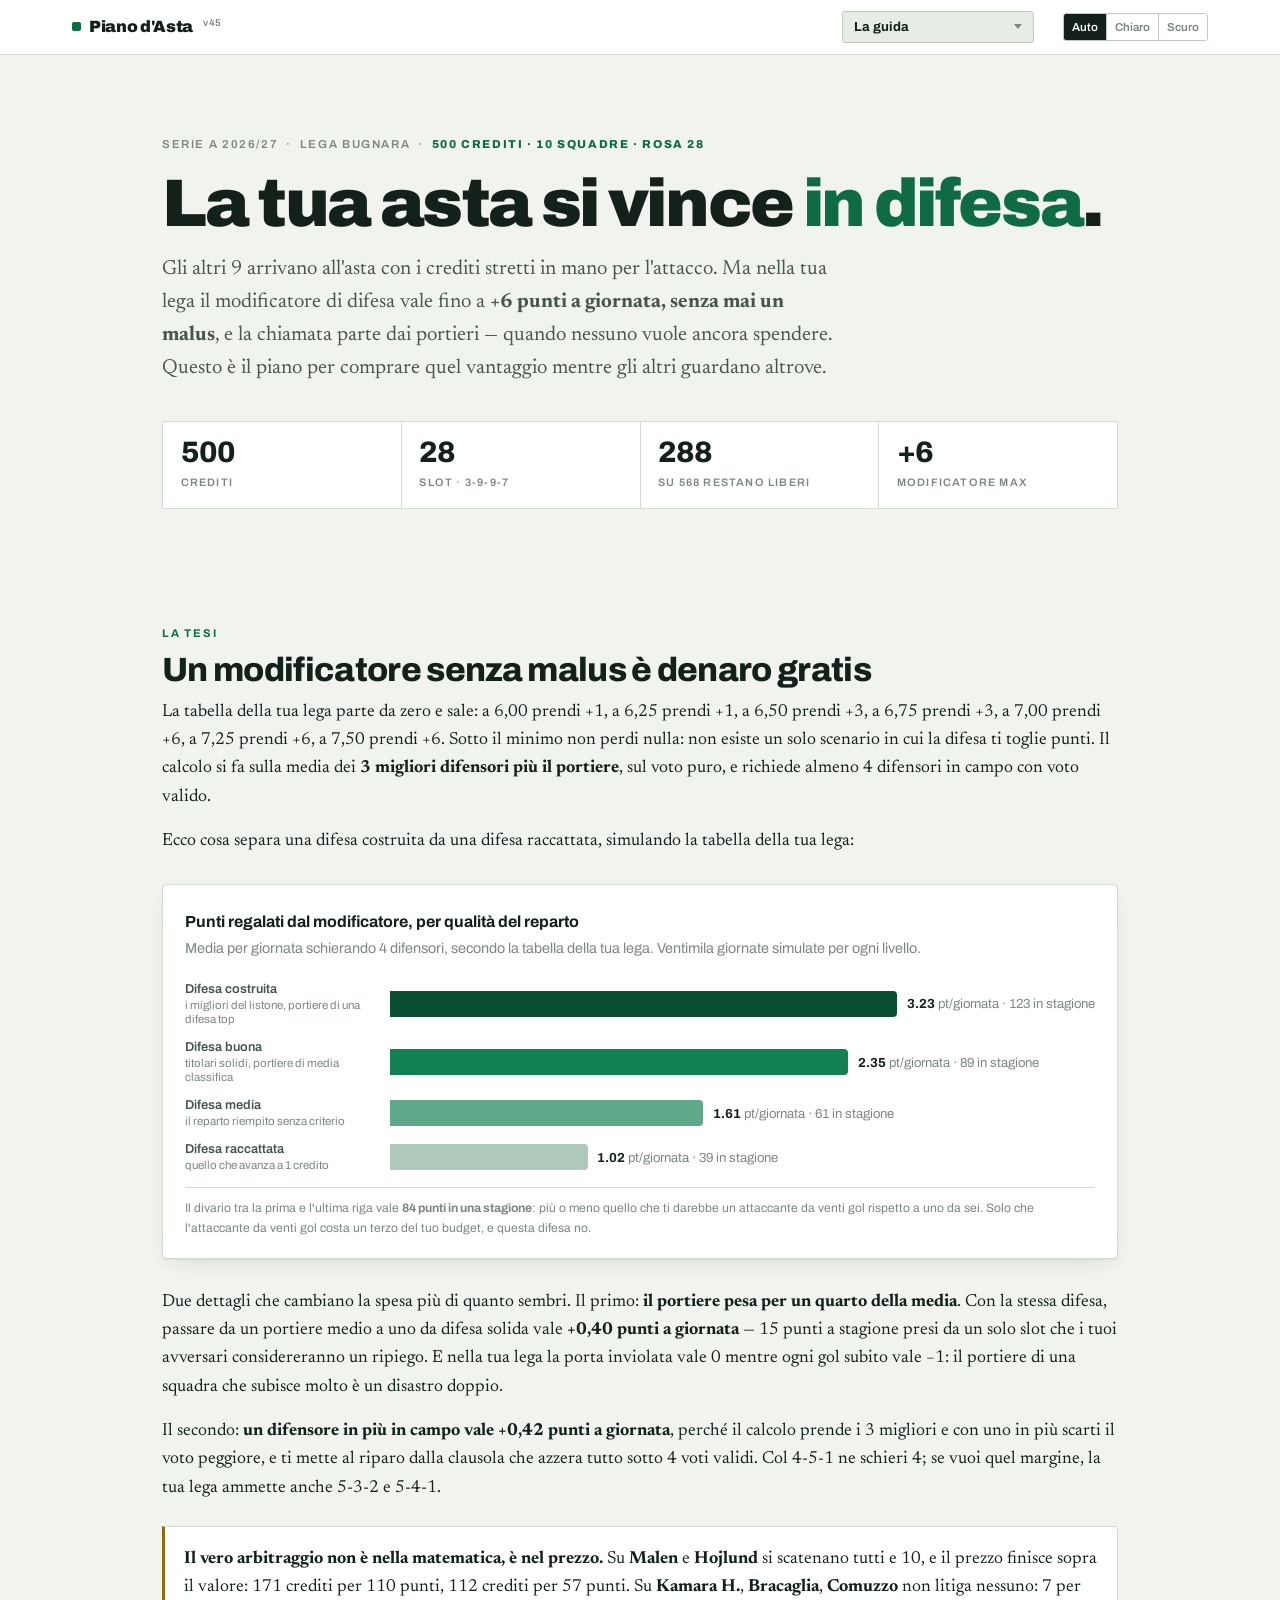
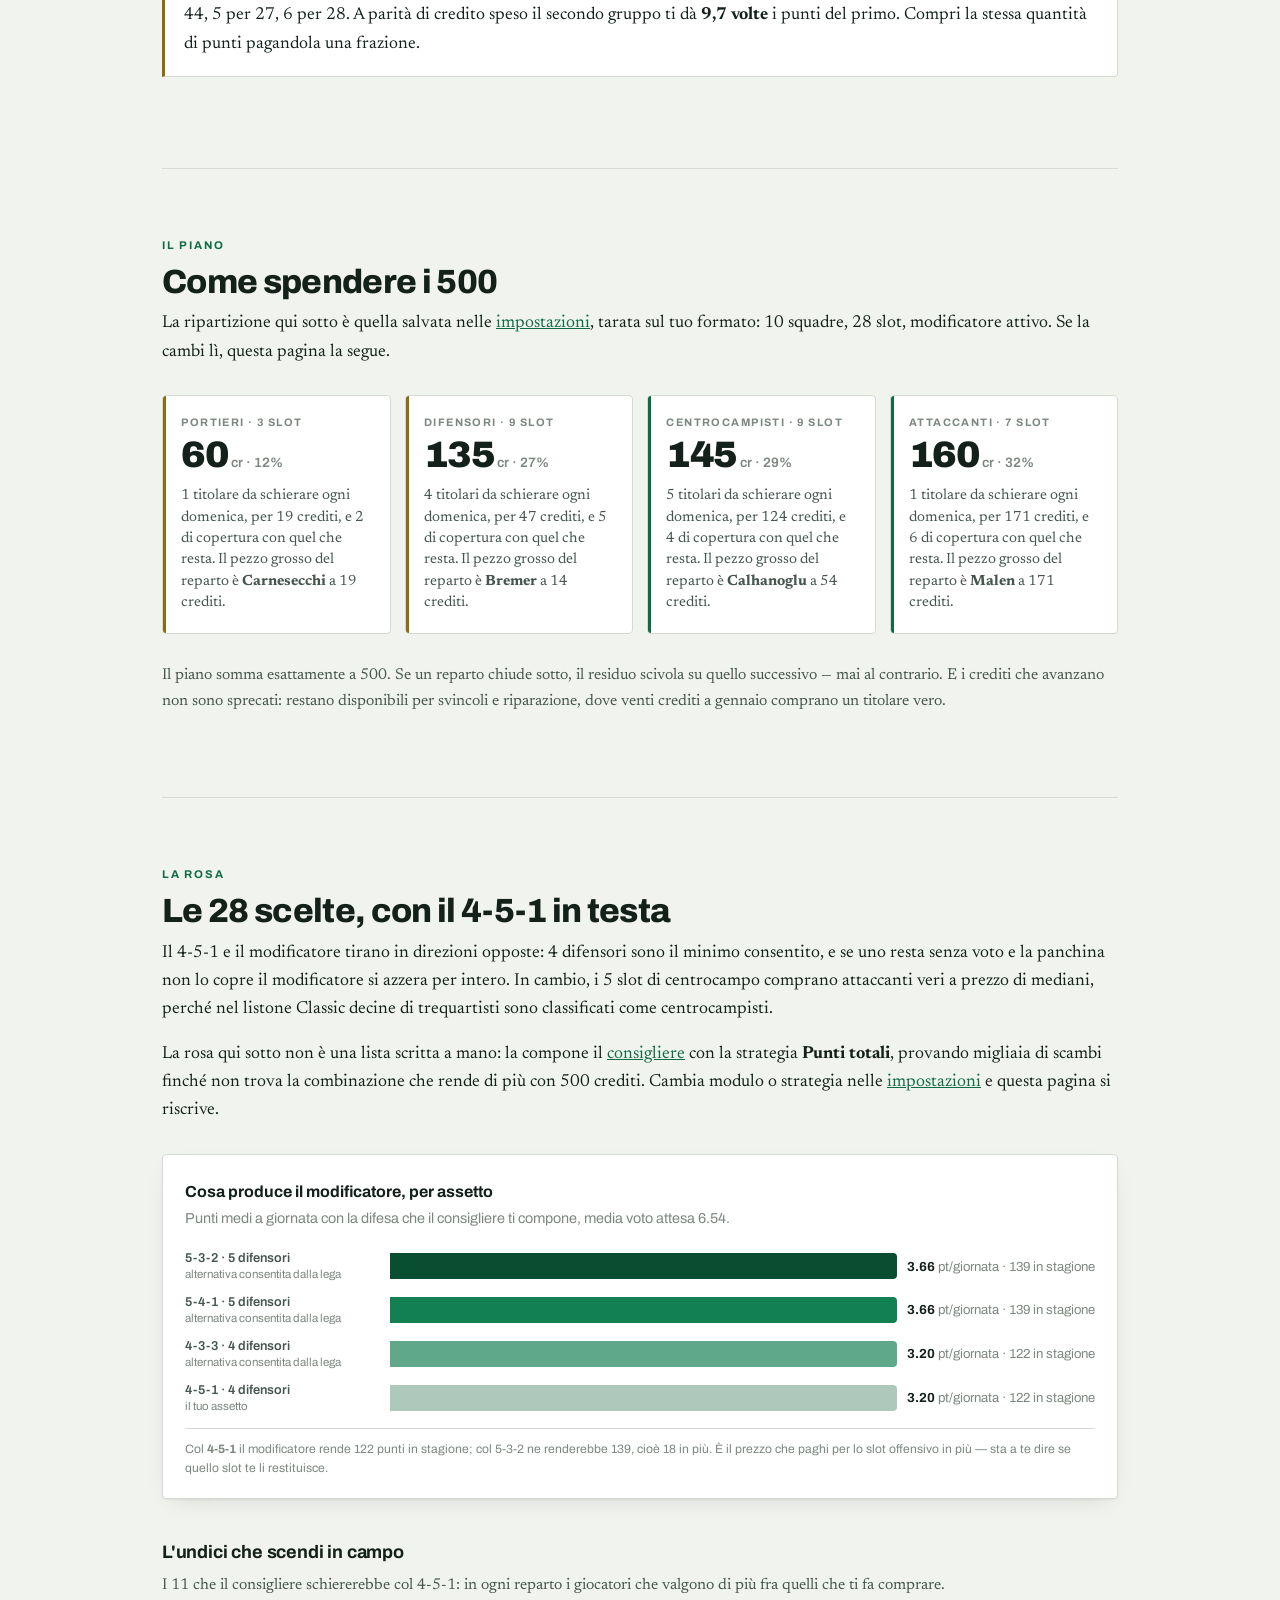
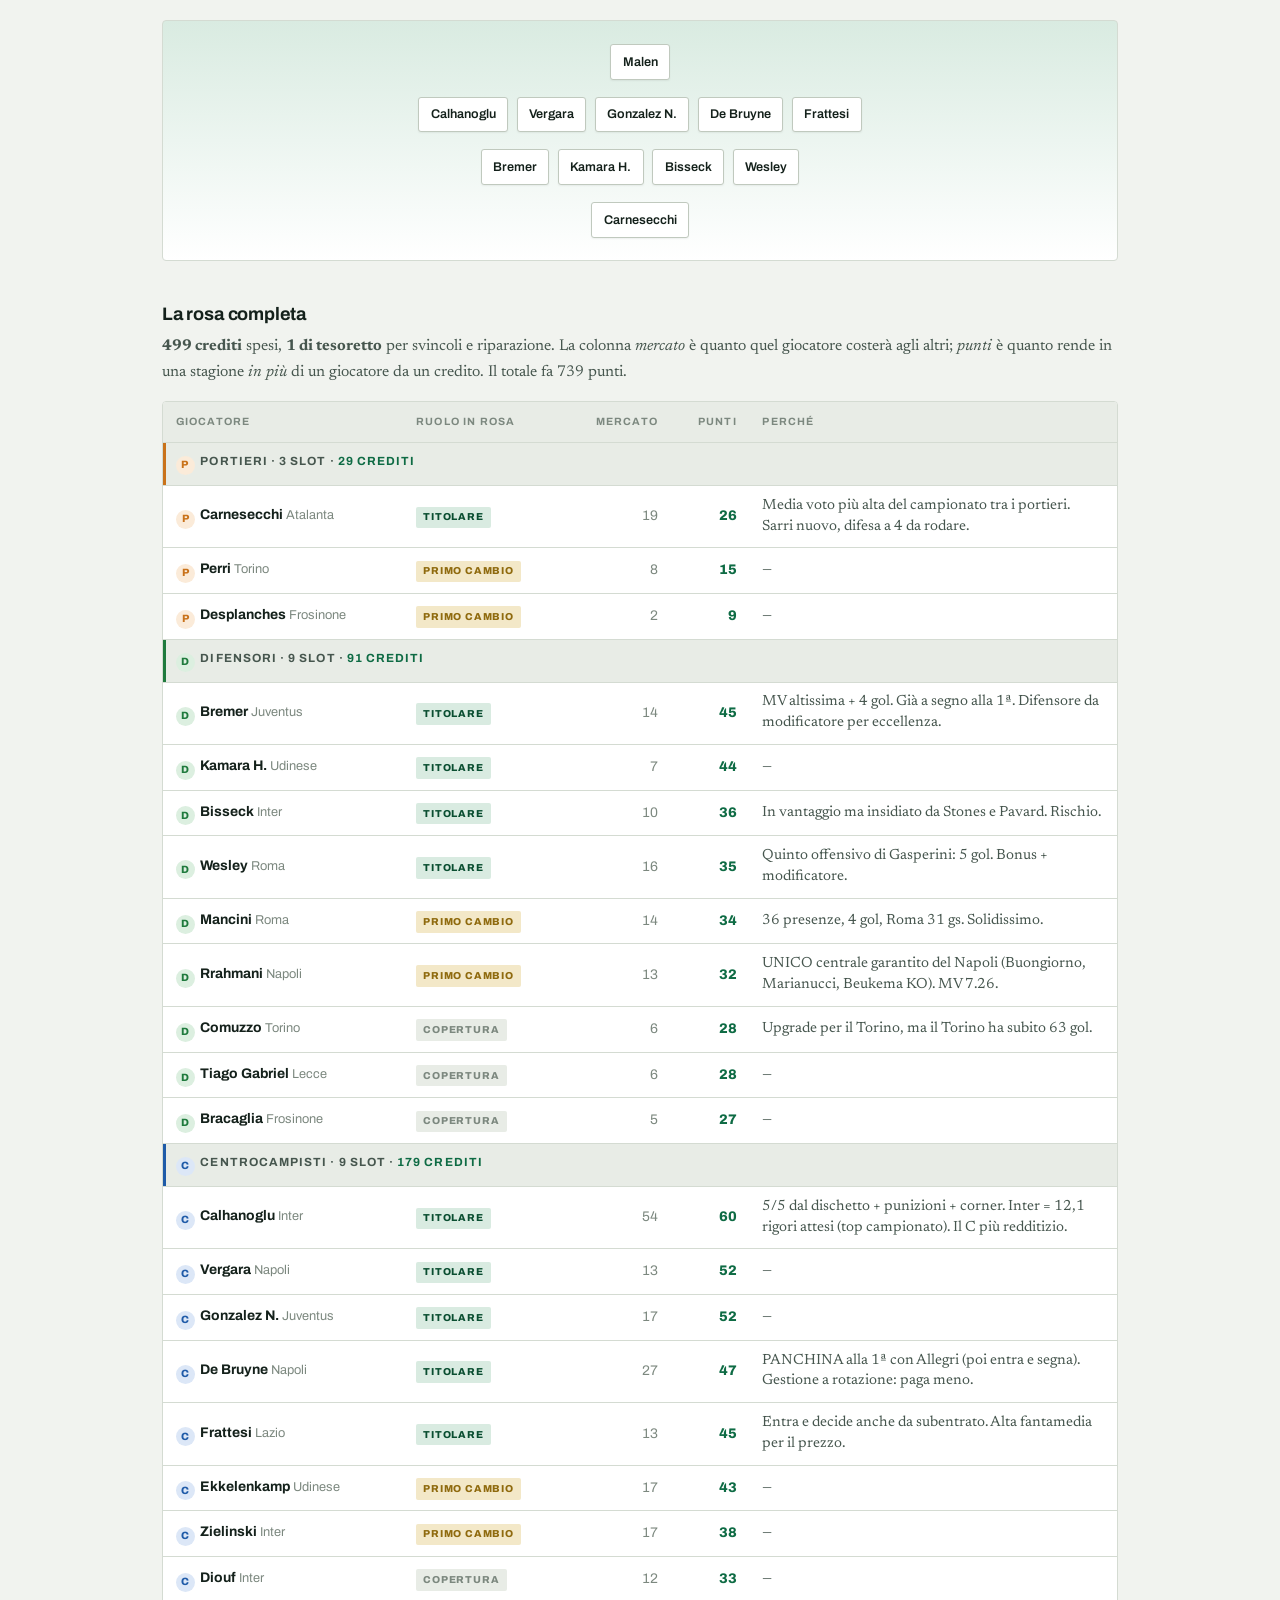
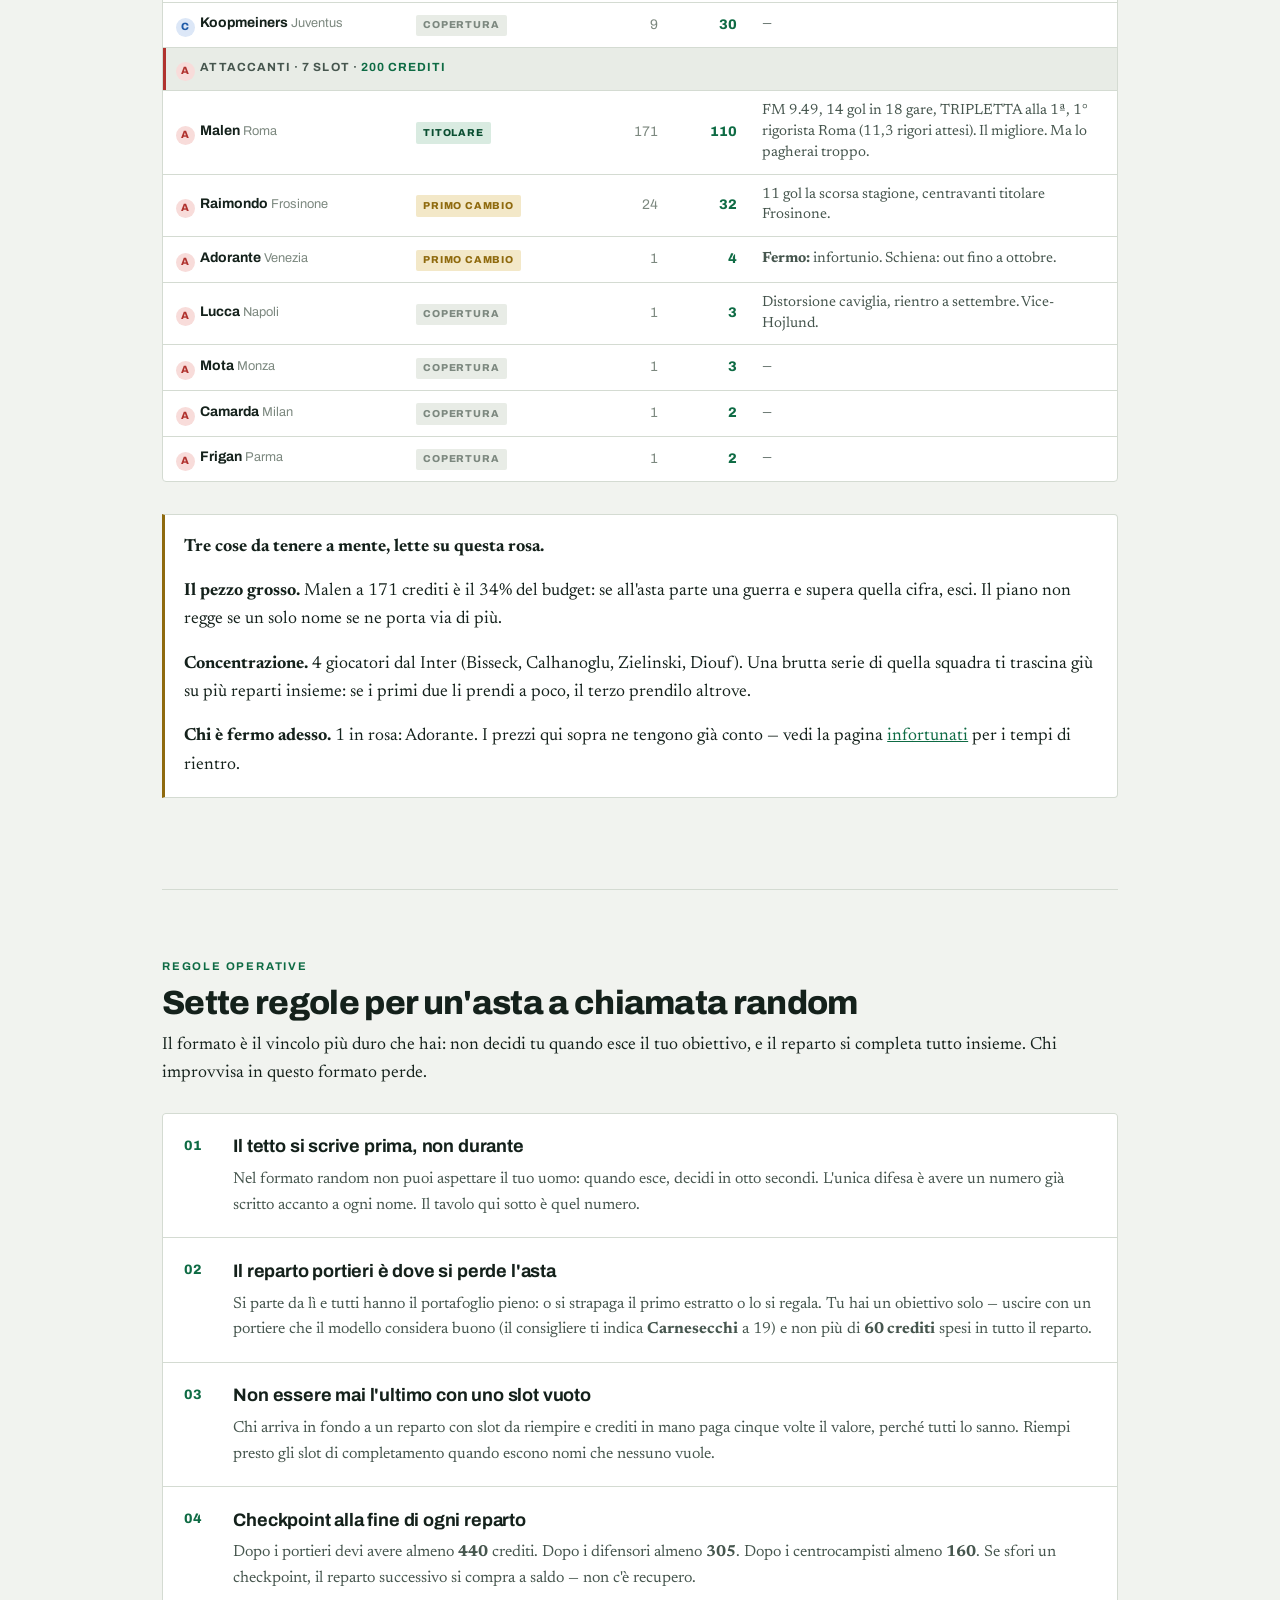
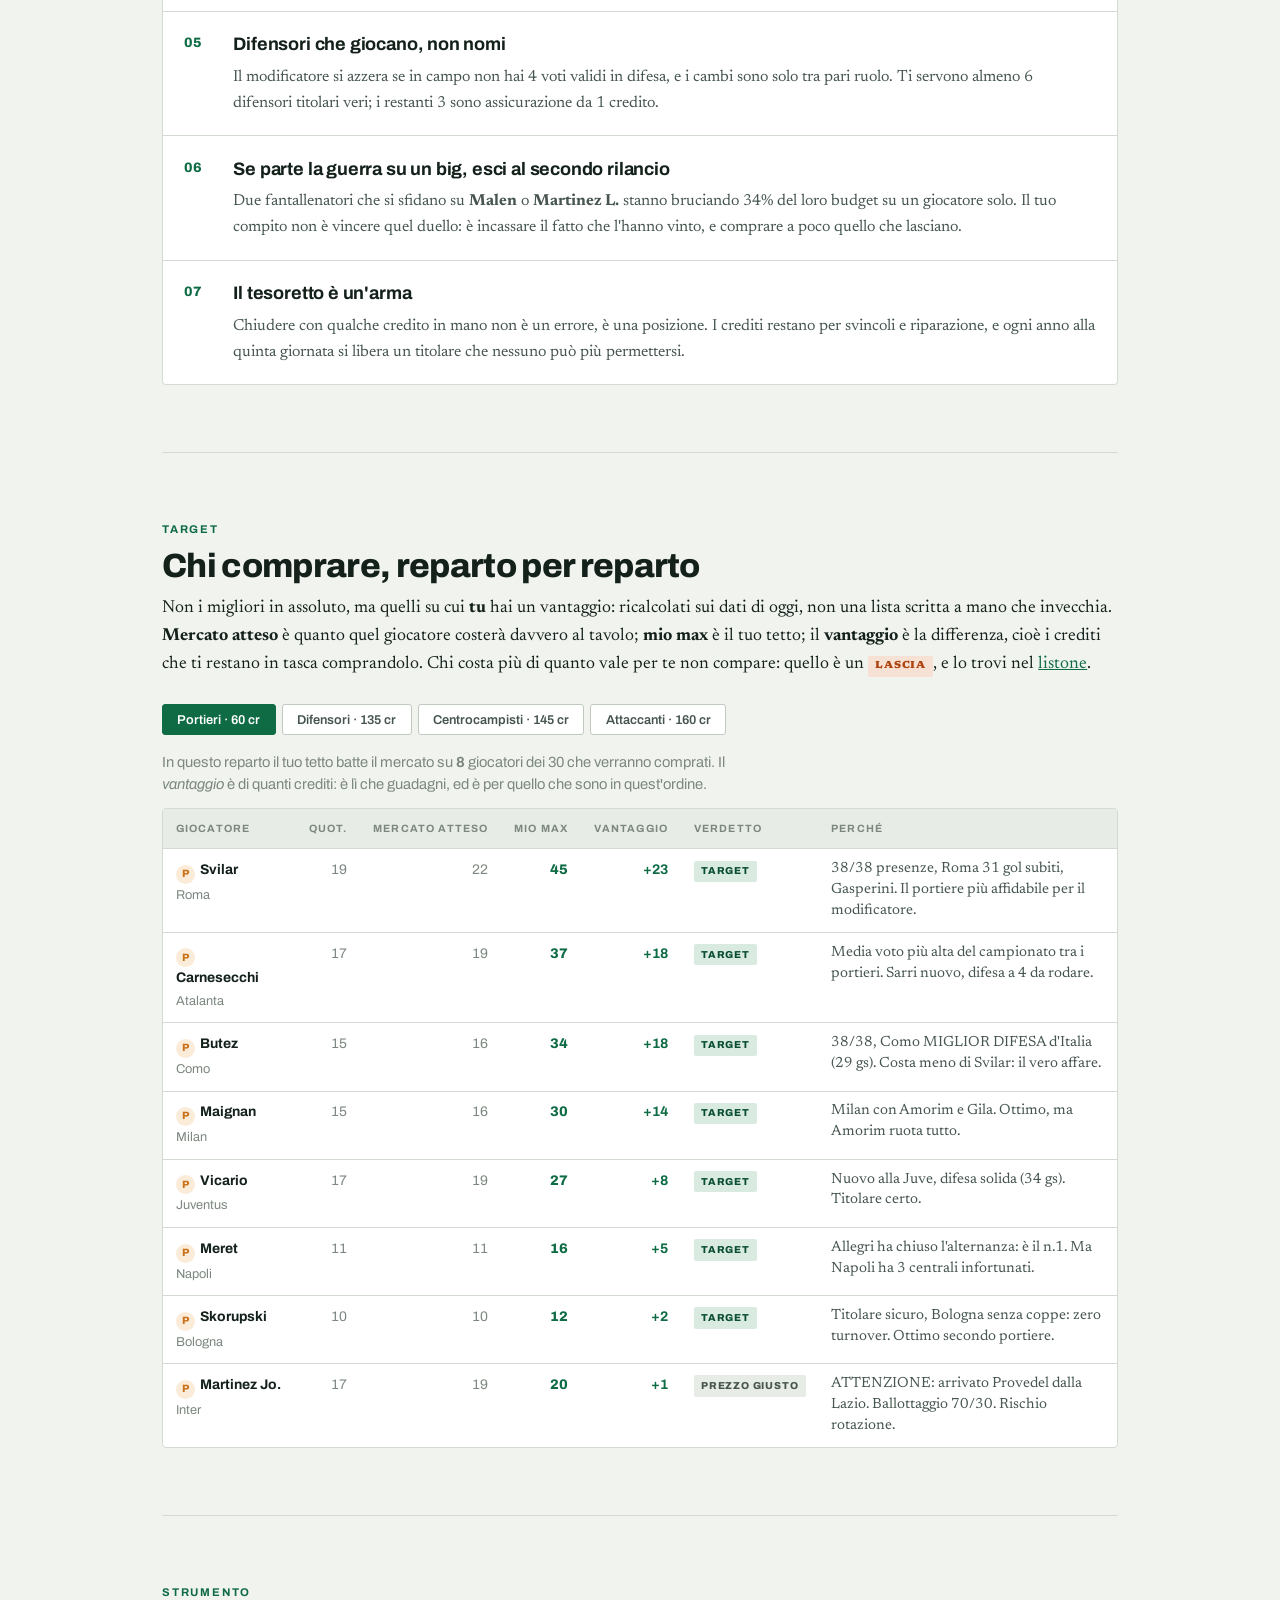
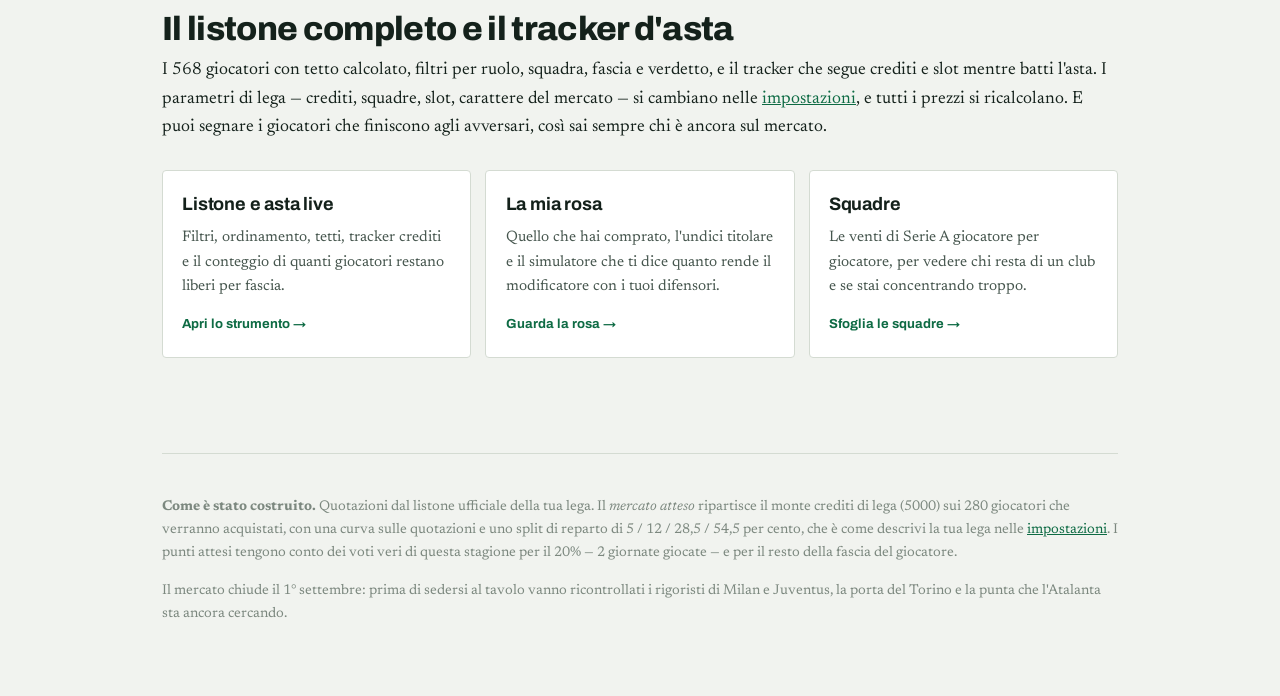
==== commit c4bfc0ab: "La colonna Rig si legge: rigori segnati e sbagliati non sono piu vuoti" ====
--- a/index.html
+++ b/index.html
@@ -10,12 +10,12 @@
 <link rel="preconnect" href="https://fonts.googleapis.com">
 <link rel="preconnect" href="https://fonts.gstatic.com" crossorigin>
 <link rel="stylesheet" href="https://fonts.googleapis.com/css2?family=Archivo:wght@400;500;600;700;800;900&family=Newsreader:opsz,wght@6..72,300;6..72,400;6..72,500;6..72,600&display=swap">
-<link rel="stylesheet" href="assets/style.css?v=43">
+<link rel="stylesheet" href="assets/style.css?v=45">
 <script>
 /* stampa il tema salvato prima del primo disegno, cosi non lampeggia il bianco */
 try{var t=localStorage.getItem('pianoAsta:tema');if(t&&t!=='auto')document.documentElement.dataset.theme=t}catch(e){}
 </script>
-<meta name="versione" content="43">
+<meta name="versione" content="45">
 </head>
 <body>
 <div class="topbar"><div class="inner">
@@ -137,8 +137,8 @@
   <p>Il mercato chiude il 1° settembre: prima di sedersi al tavolo vanno ricontrollati i rigoristi di Milan e Juventus, la porta del Torino e la punta che l'Atalanta sta ancora cercando.</p>
 </footer>
 </div>
-<script type="module" src="assets/guida.js?v=43"></script>
-<script type="module" src="assets/menu.js?v=43"></script>
-<script type="module" src="assets/theme.js?v=43"></script>
+<script type="module" src="assets/guida.js?v=45"></script>
+<script type="module" src="assets/menu.js?v=45"></script>
+<script type="module" src="assets/theme.js?v=45"></script>
 </body>
 </html>
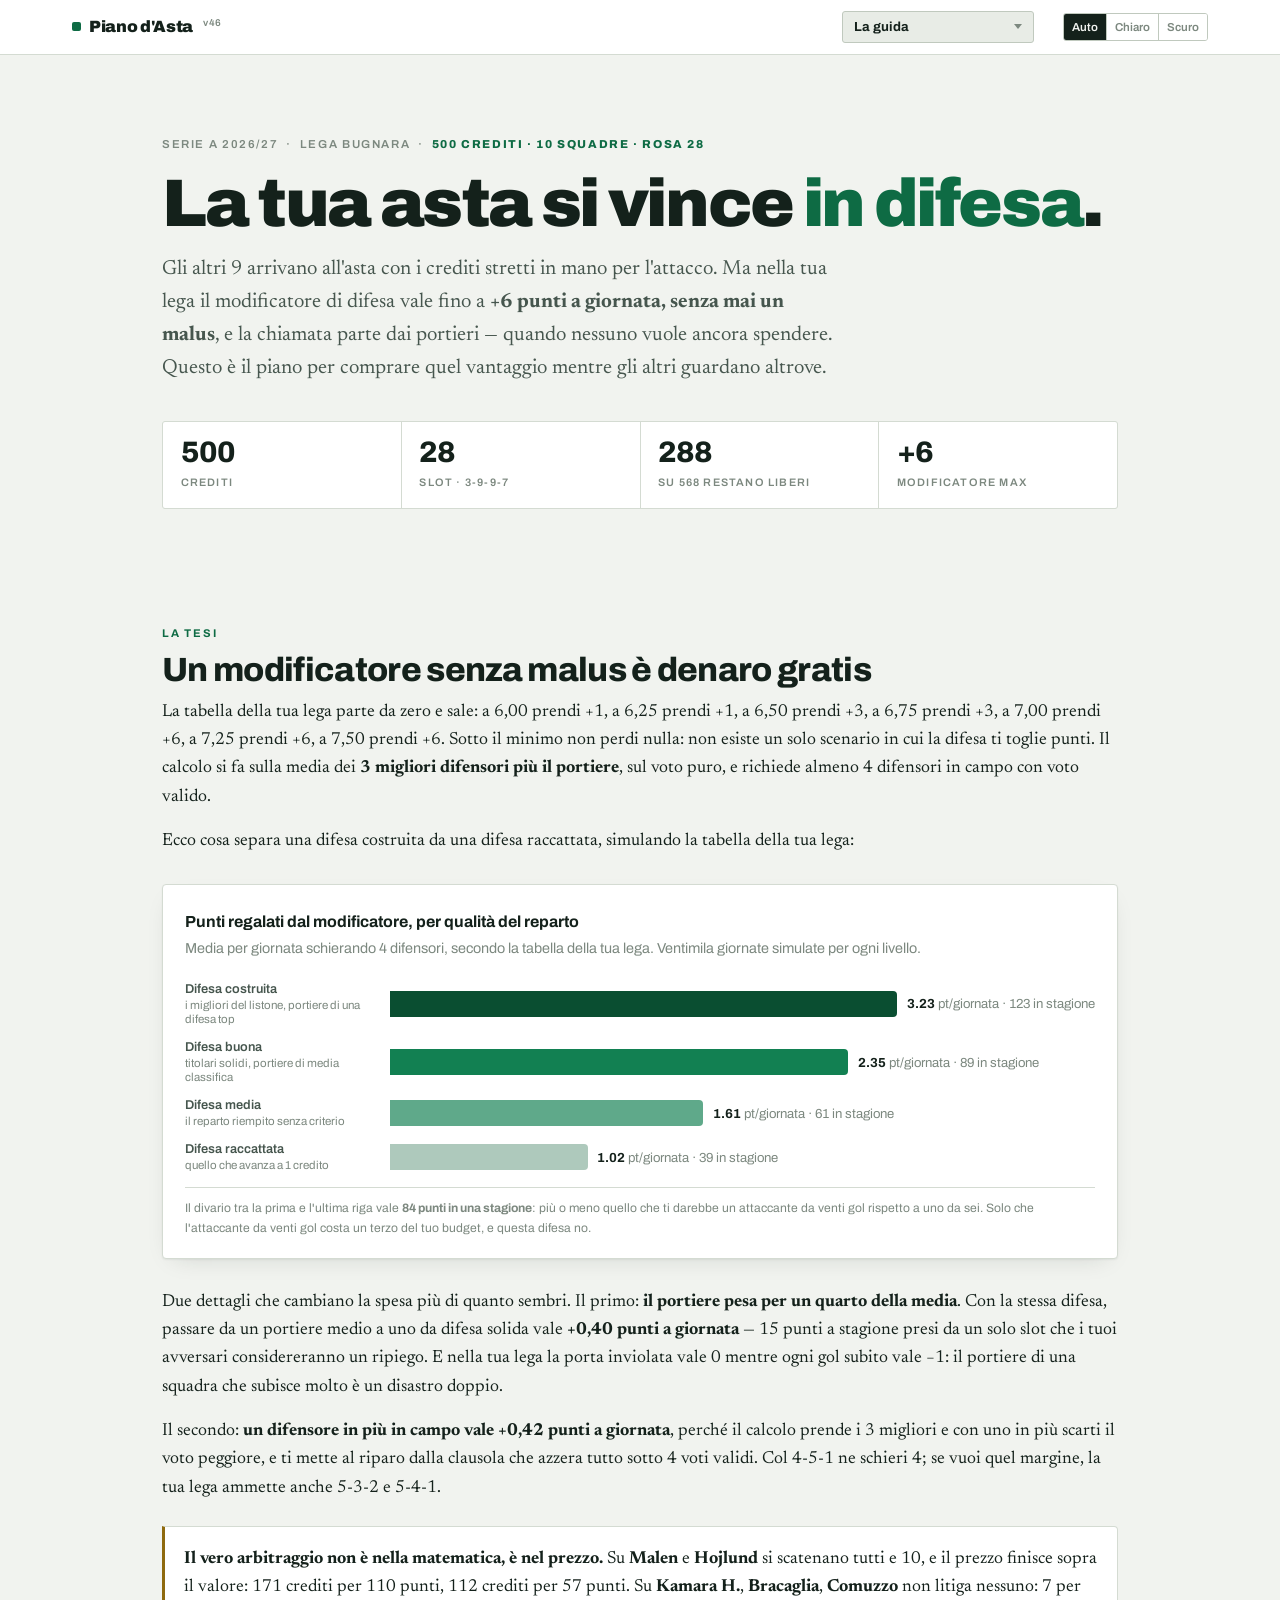
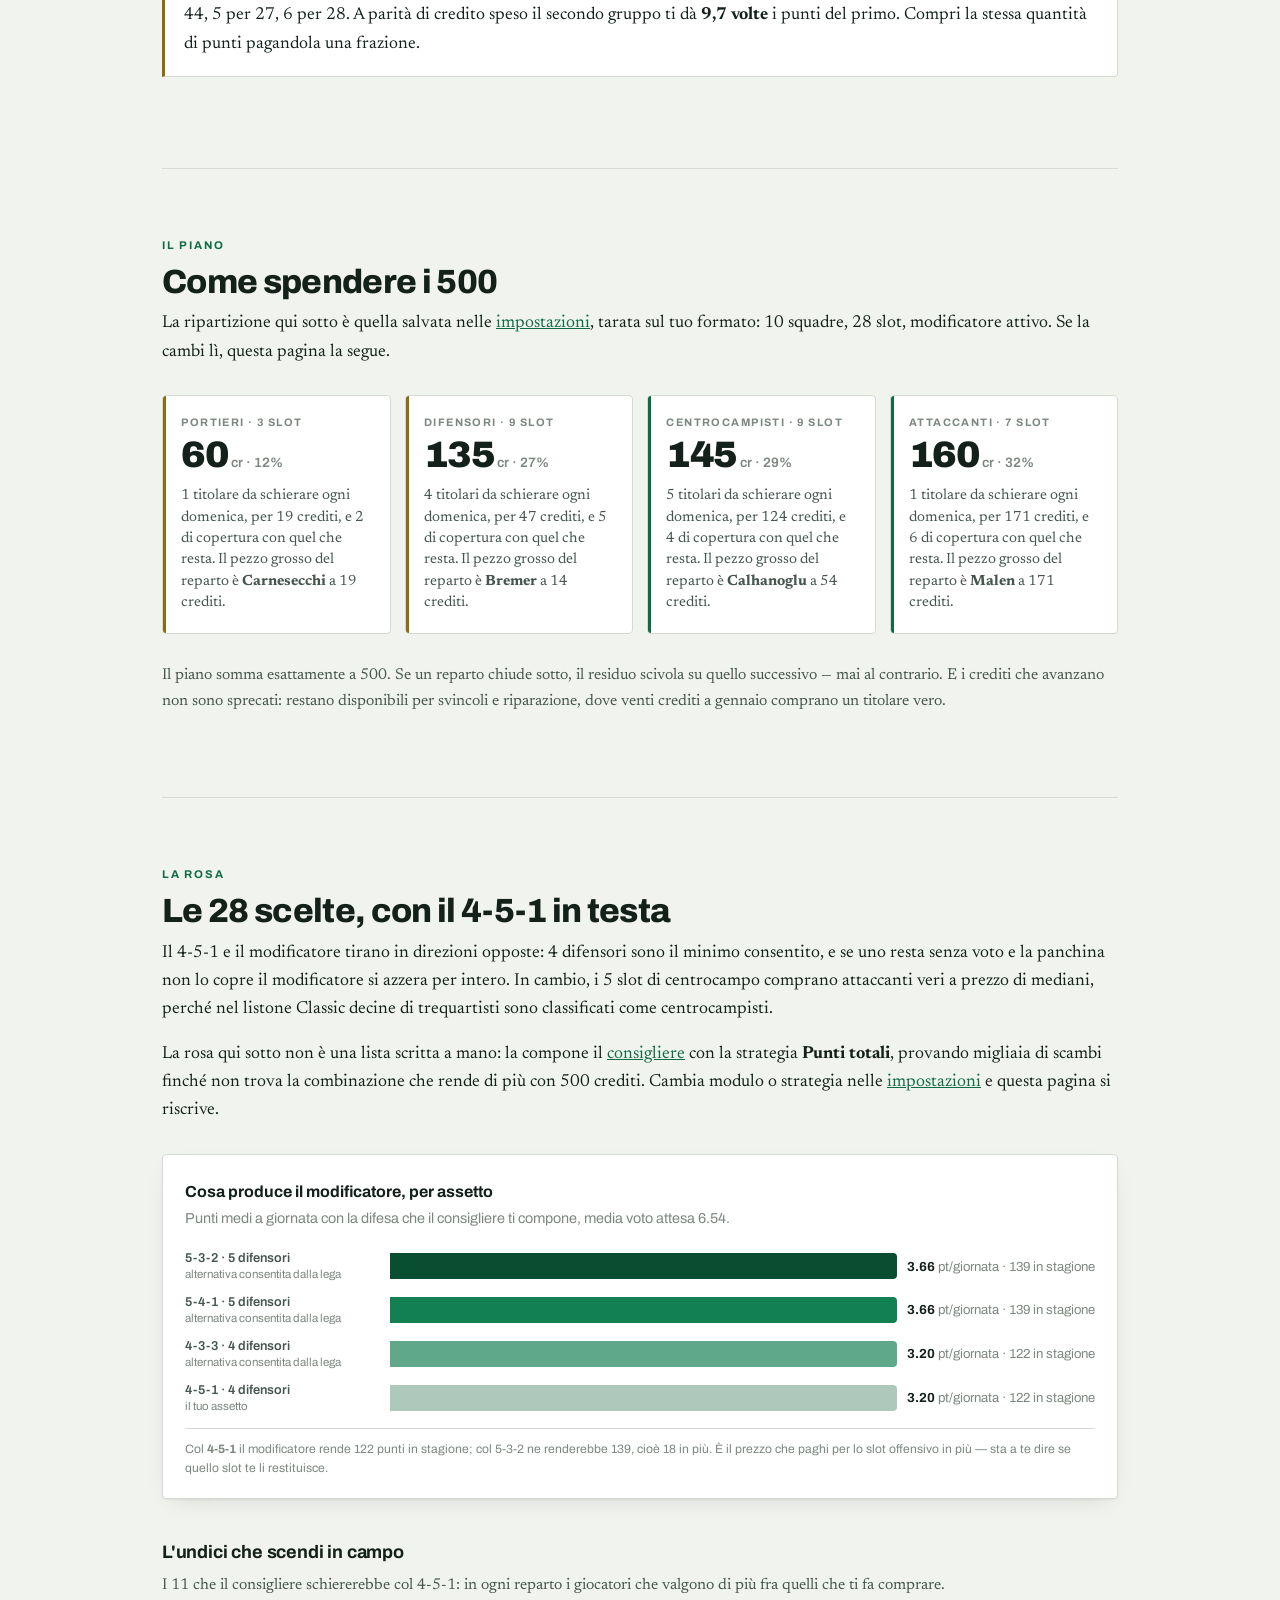
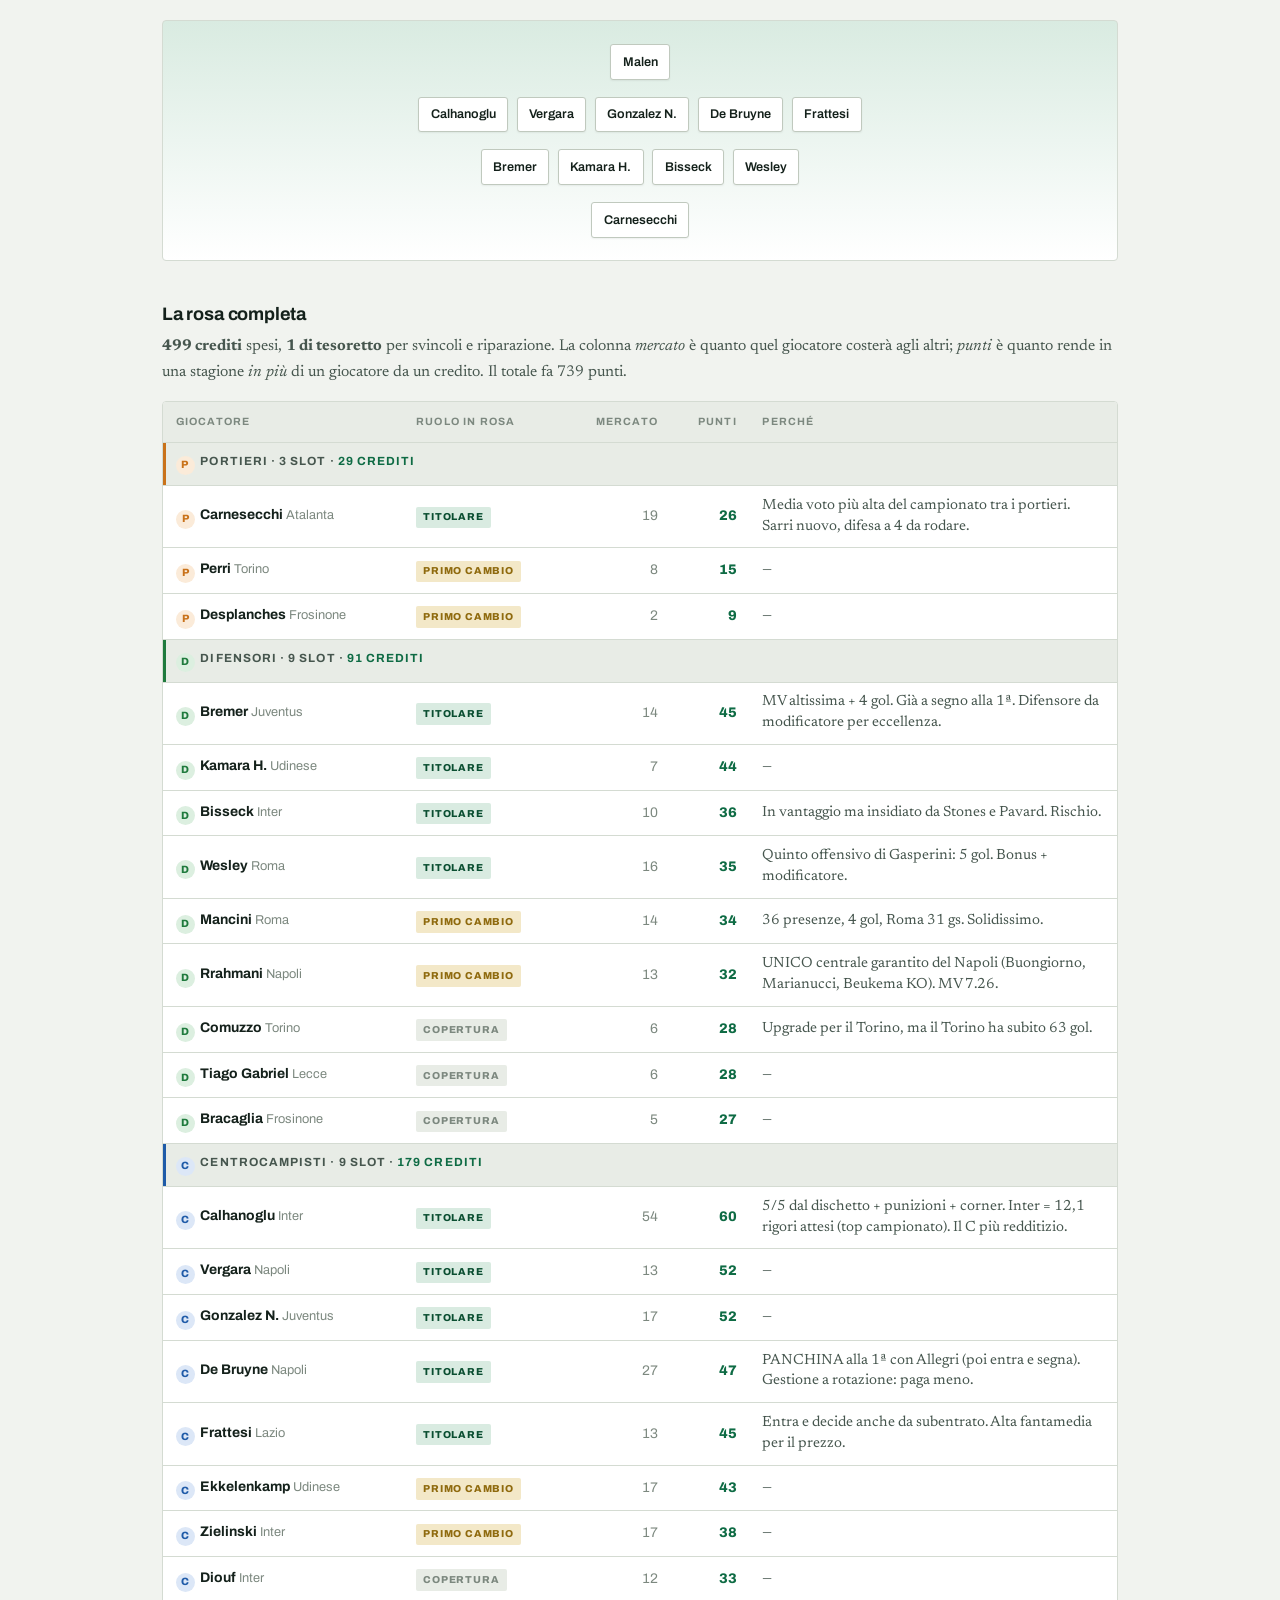
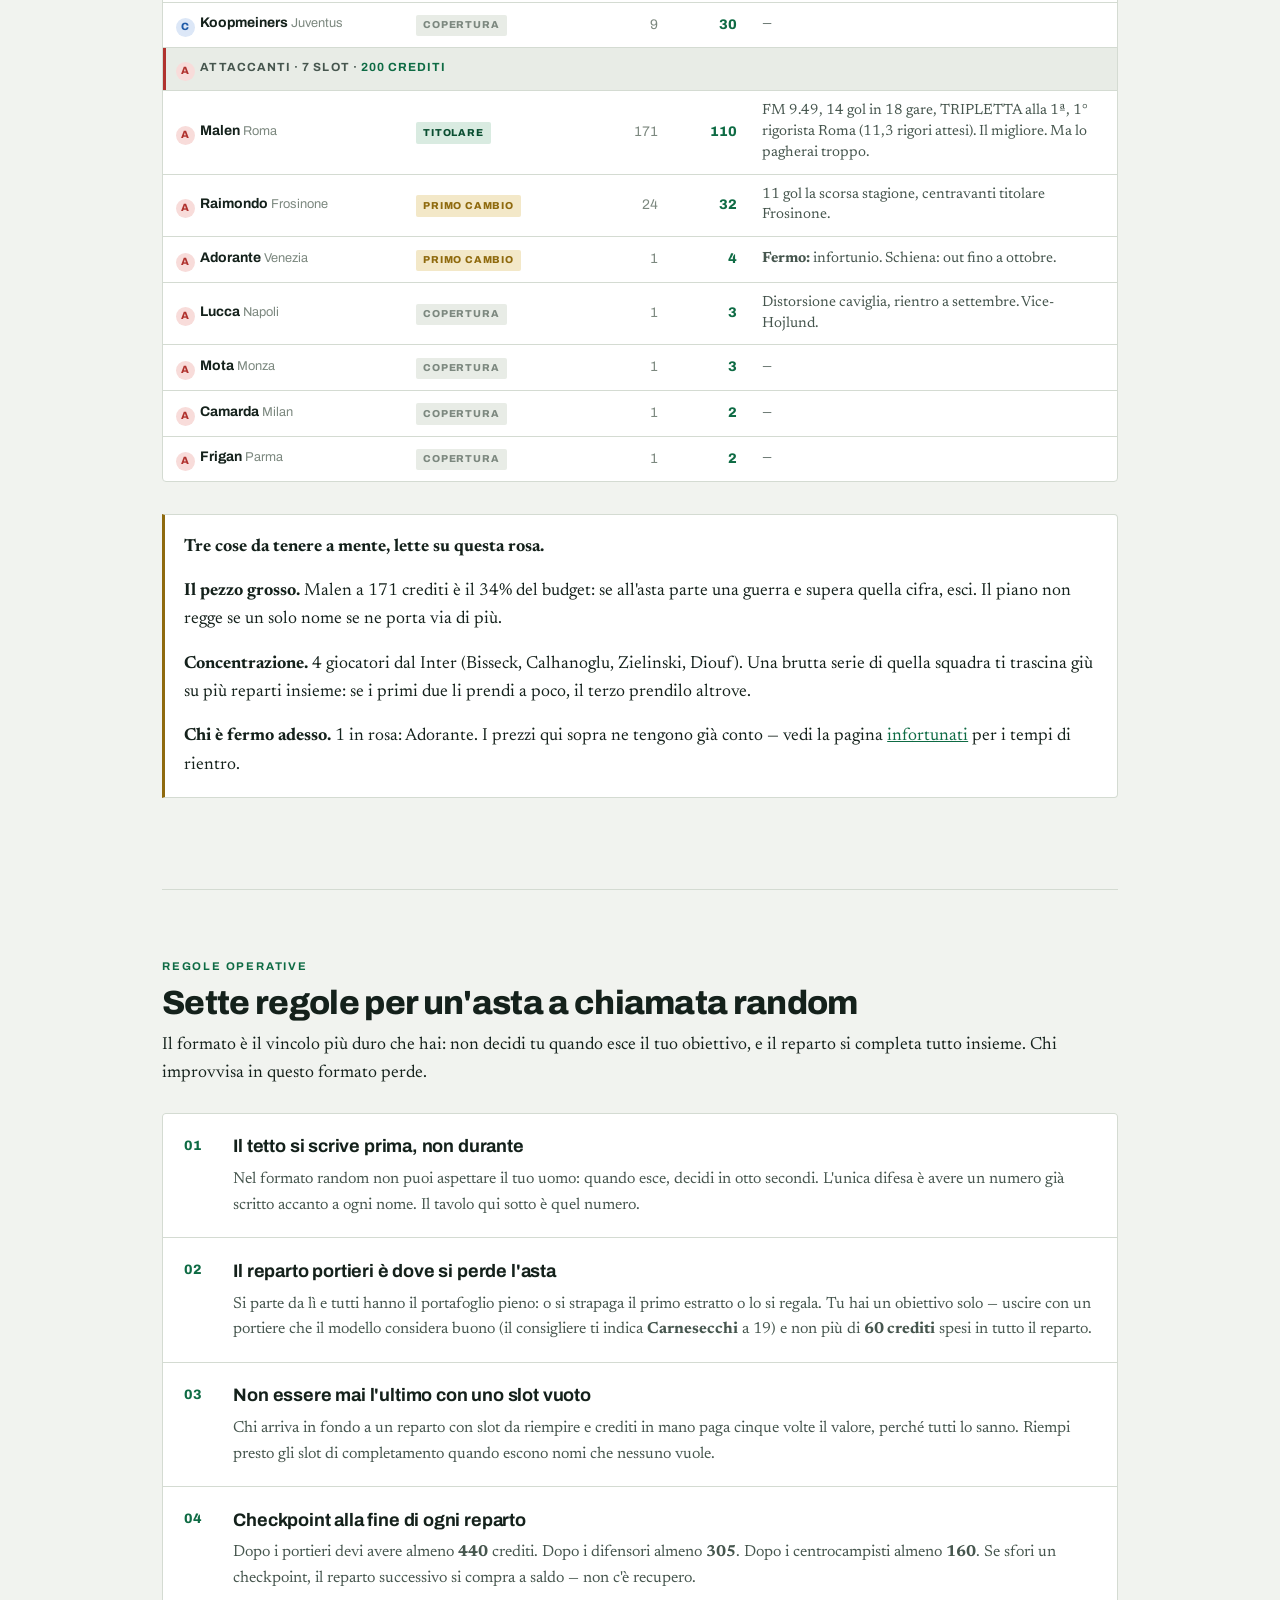
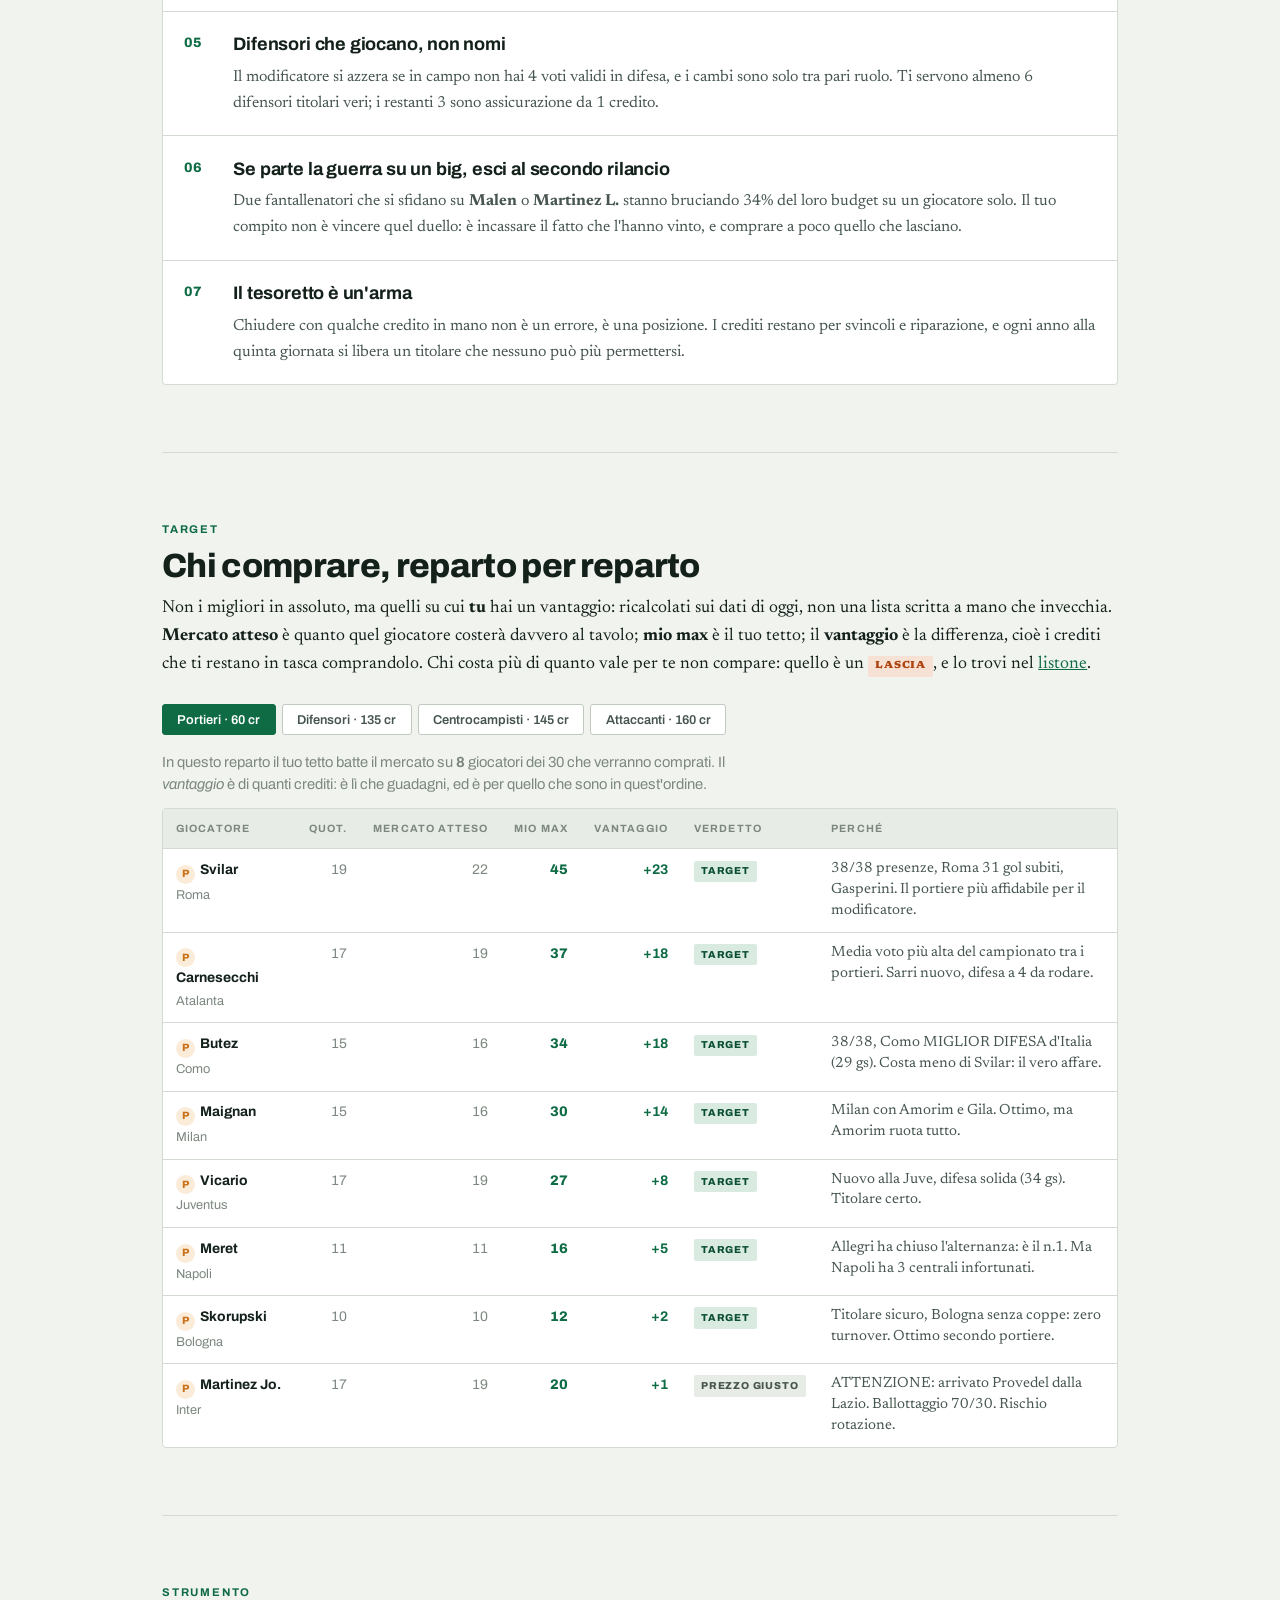
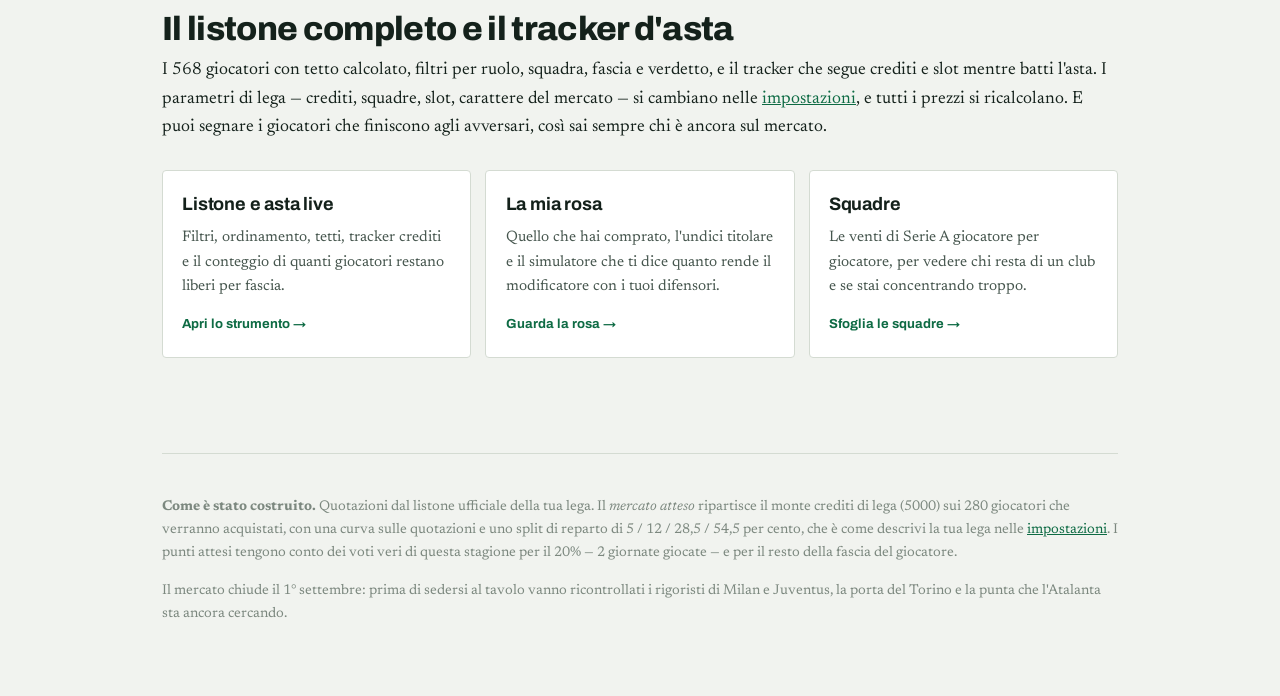
==== commit 974c7faa: "Colonna autogol nascosta: la fonte non la pubblica. Coerenza trova python anche su Windows" ====
--- a/index.html
+++ b/index.html
@@ -10,12 +10,12 @@
 <link rel="preconnect" href="https://fonts.googleapis.com">
 <link rel="preconnect" href="https://fonts.gstatic.com" crossorigin>
 <link rel="stylesheet" href="https://fonts.googleapis.com/css2?family=Archivo:wght@400;500;600;700;800;900&family=Newsreader:opsz,wght@6..72,300;6..72,400;6..72,500;6..72,600&display=swap">
-<link rel="stylesheet" href="assets/style.css?v=45">
+<link rel="stylesheet" href="assets/style.css?v=46">
 <script>
 /* stampa il tema salvato prima del primo disegno, cosi non lampeggia il bianco */
 try{var t=localStorage.getItem('pianoAsta:tema');if(t&&t!=='auto')document.documentElement.dataset.theme=t}catch(e){}
 </script>
-<meta name="versione" content="45">
+<meta name="versione" content="46">
 </head>
 <body>
 <div class="topbar"><div class="inner">
@@ -137,8 +137,8 @@
   <p>Il mercato chiude il 1° settembre: prima di sedersi al tavolo vanno ricontrollati i rigoristi di Milan e Juventus, la porta del Torino e la punta che l'Atalanta sta ancora cercando.</p>
 </footer>
 </div>
-<script type="module" src="assets/guida.js?v=45"></script>
-<script type="module" src="assets/menu.js?v=45"></script>
-<script type="module" src="assets/theme.js?v=45"></script>
+<script type="module" src="assets/guida.js?v=46"></script>
+<script type="module" src="assets/menu.js?v=46"></script>
+<script type="module" src="assets/theme.js?v=46"></script>
 </body>
 </html>
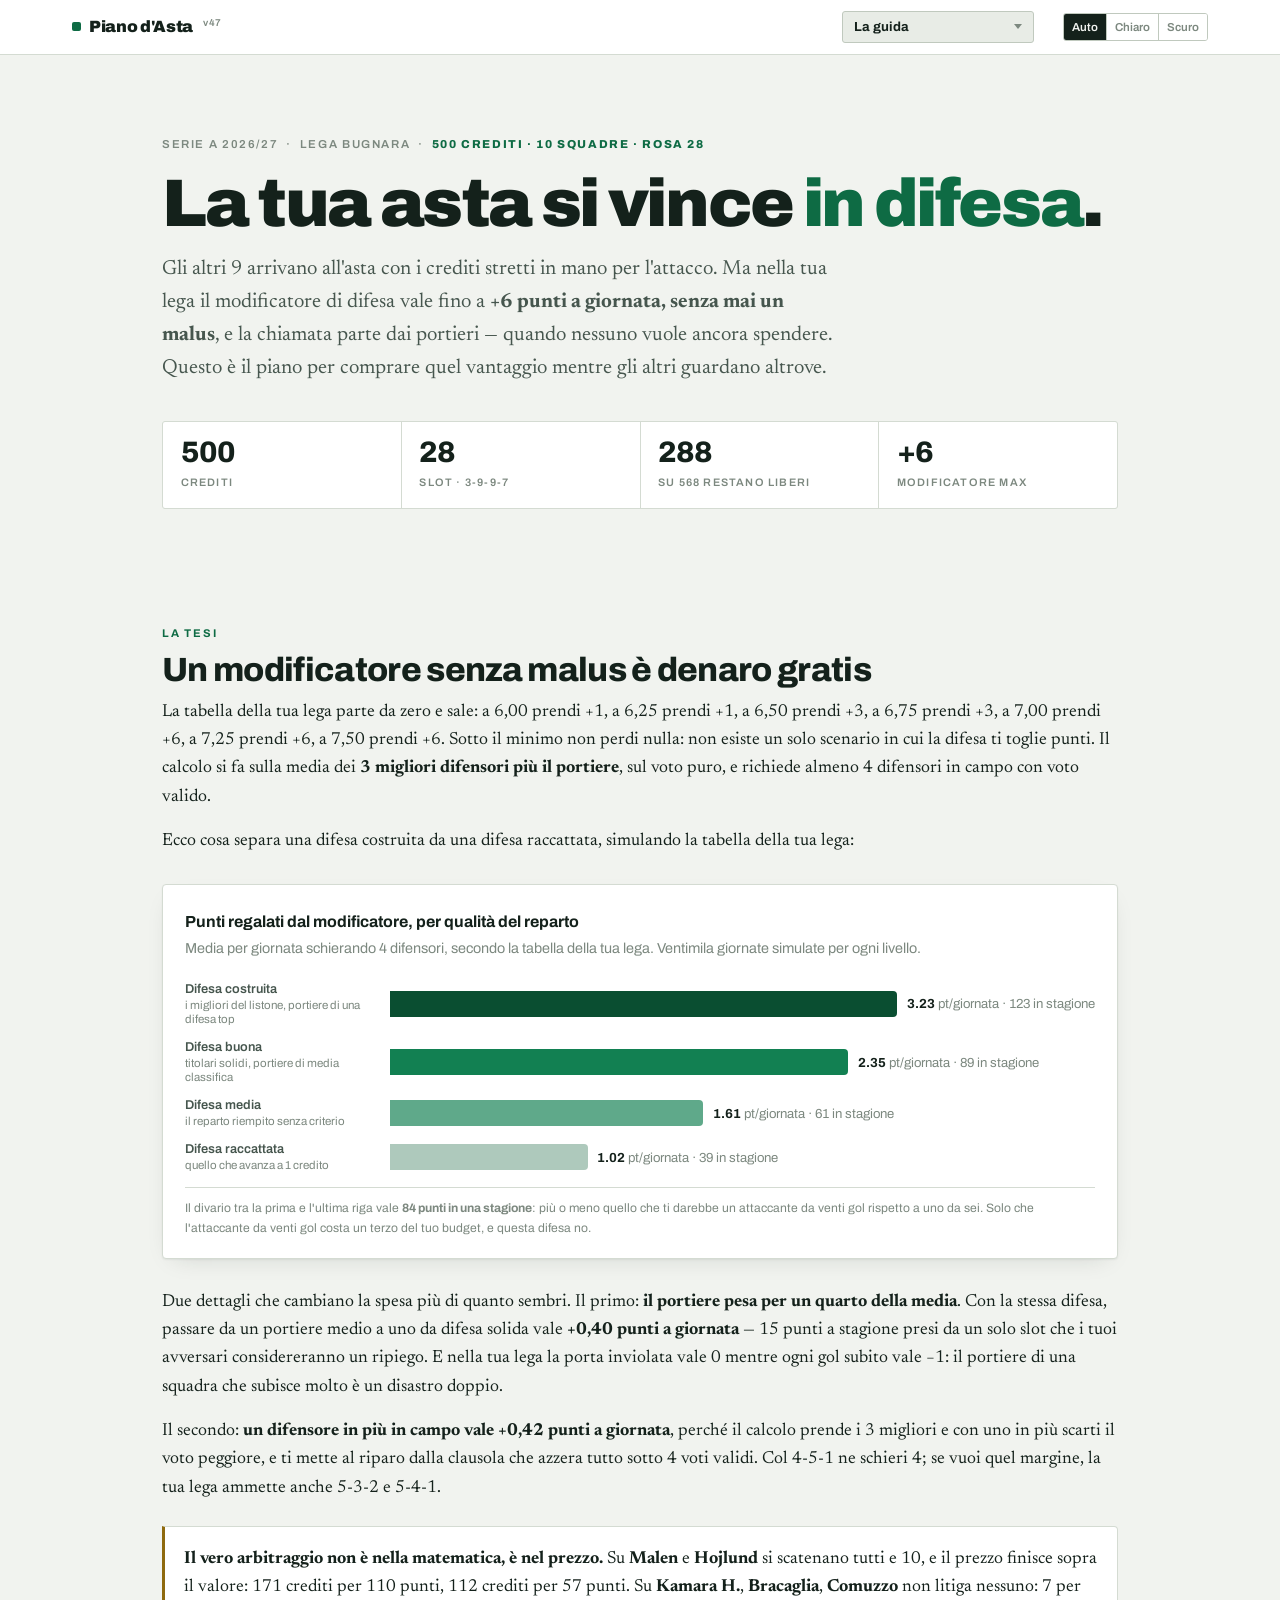
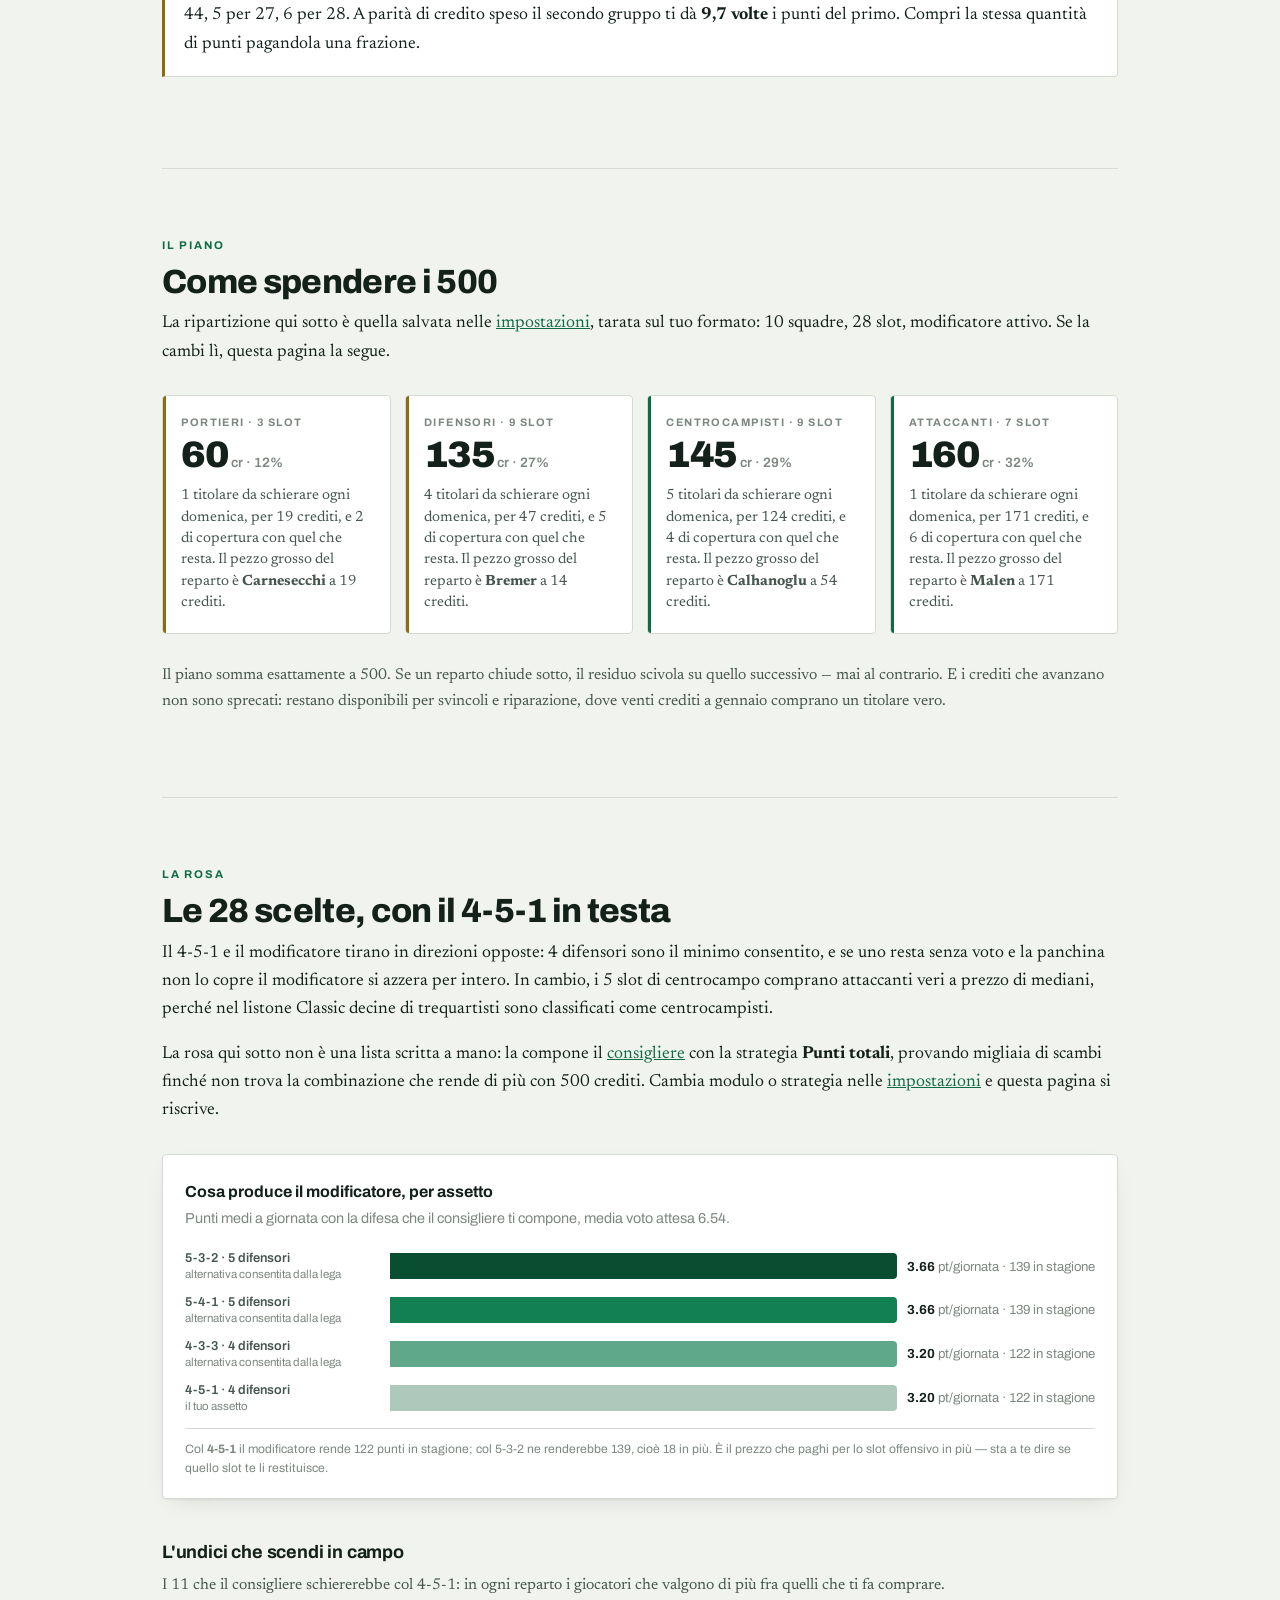
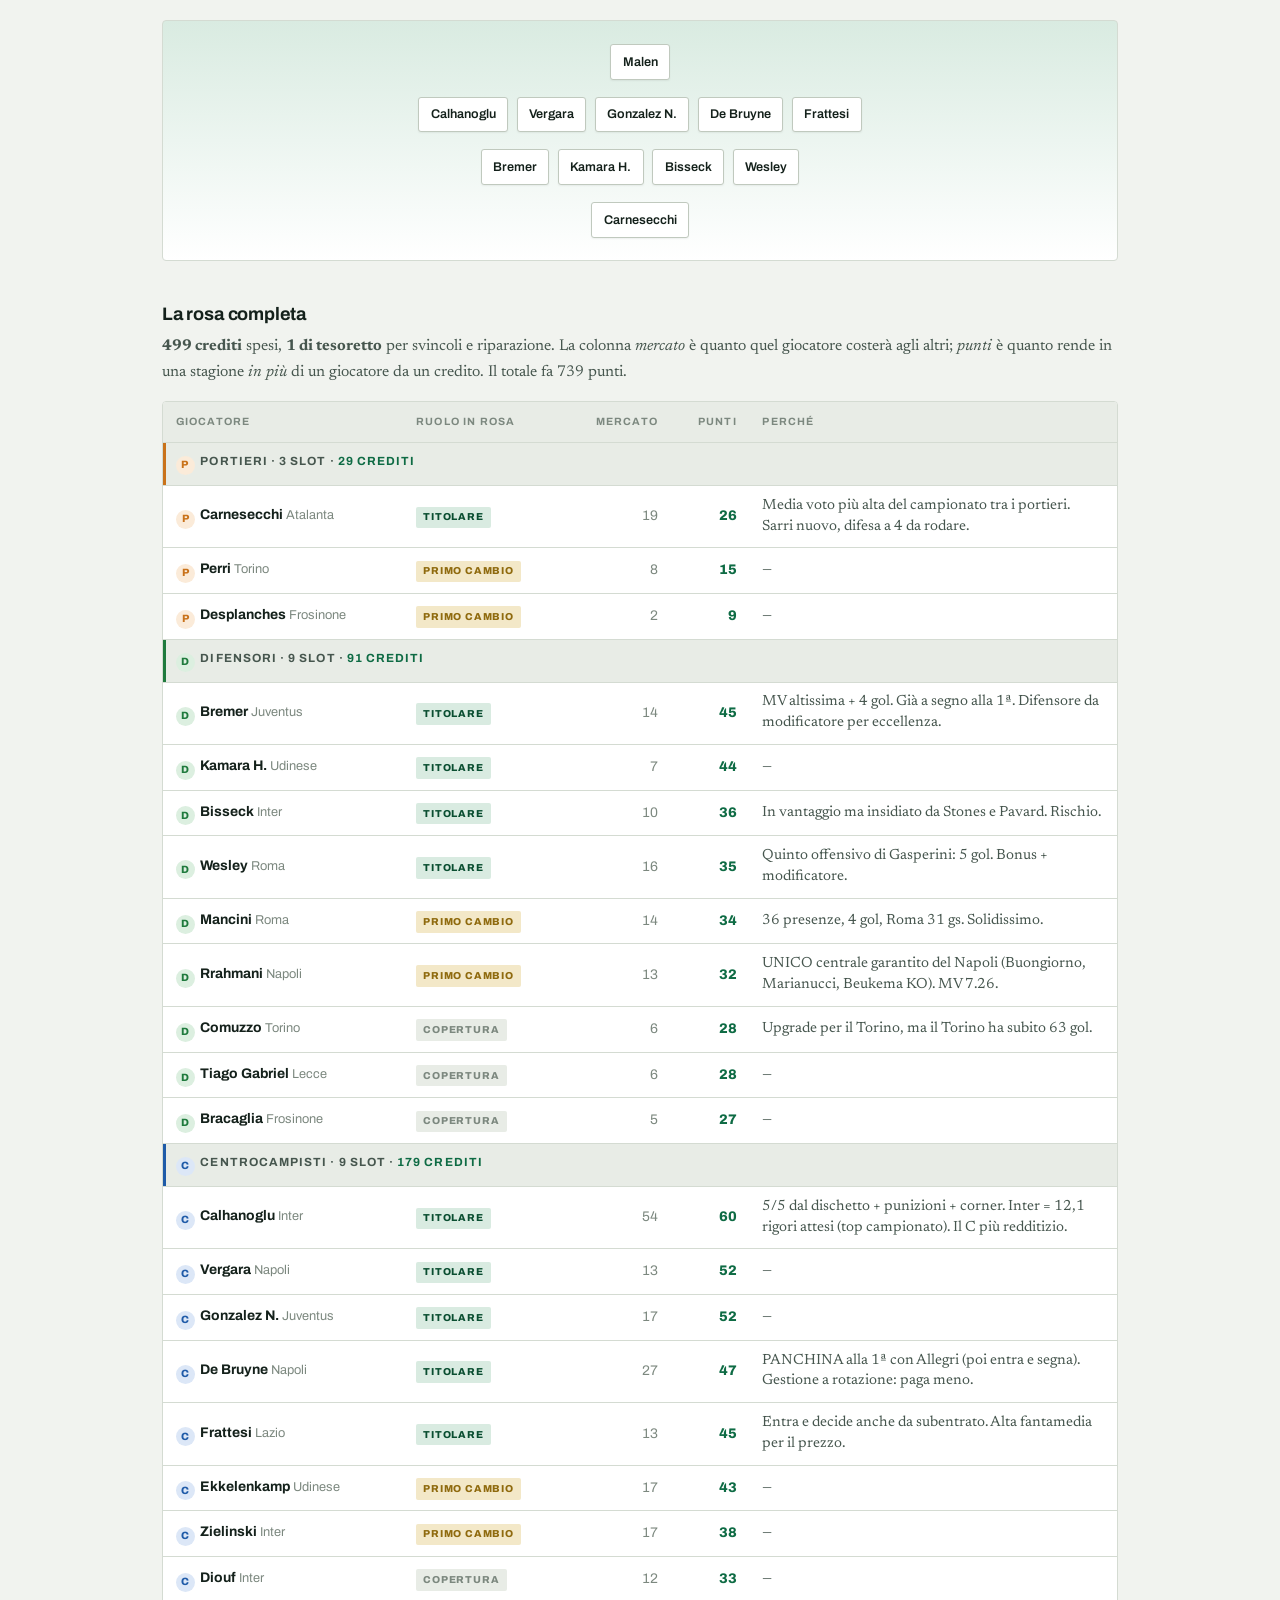
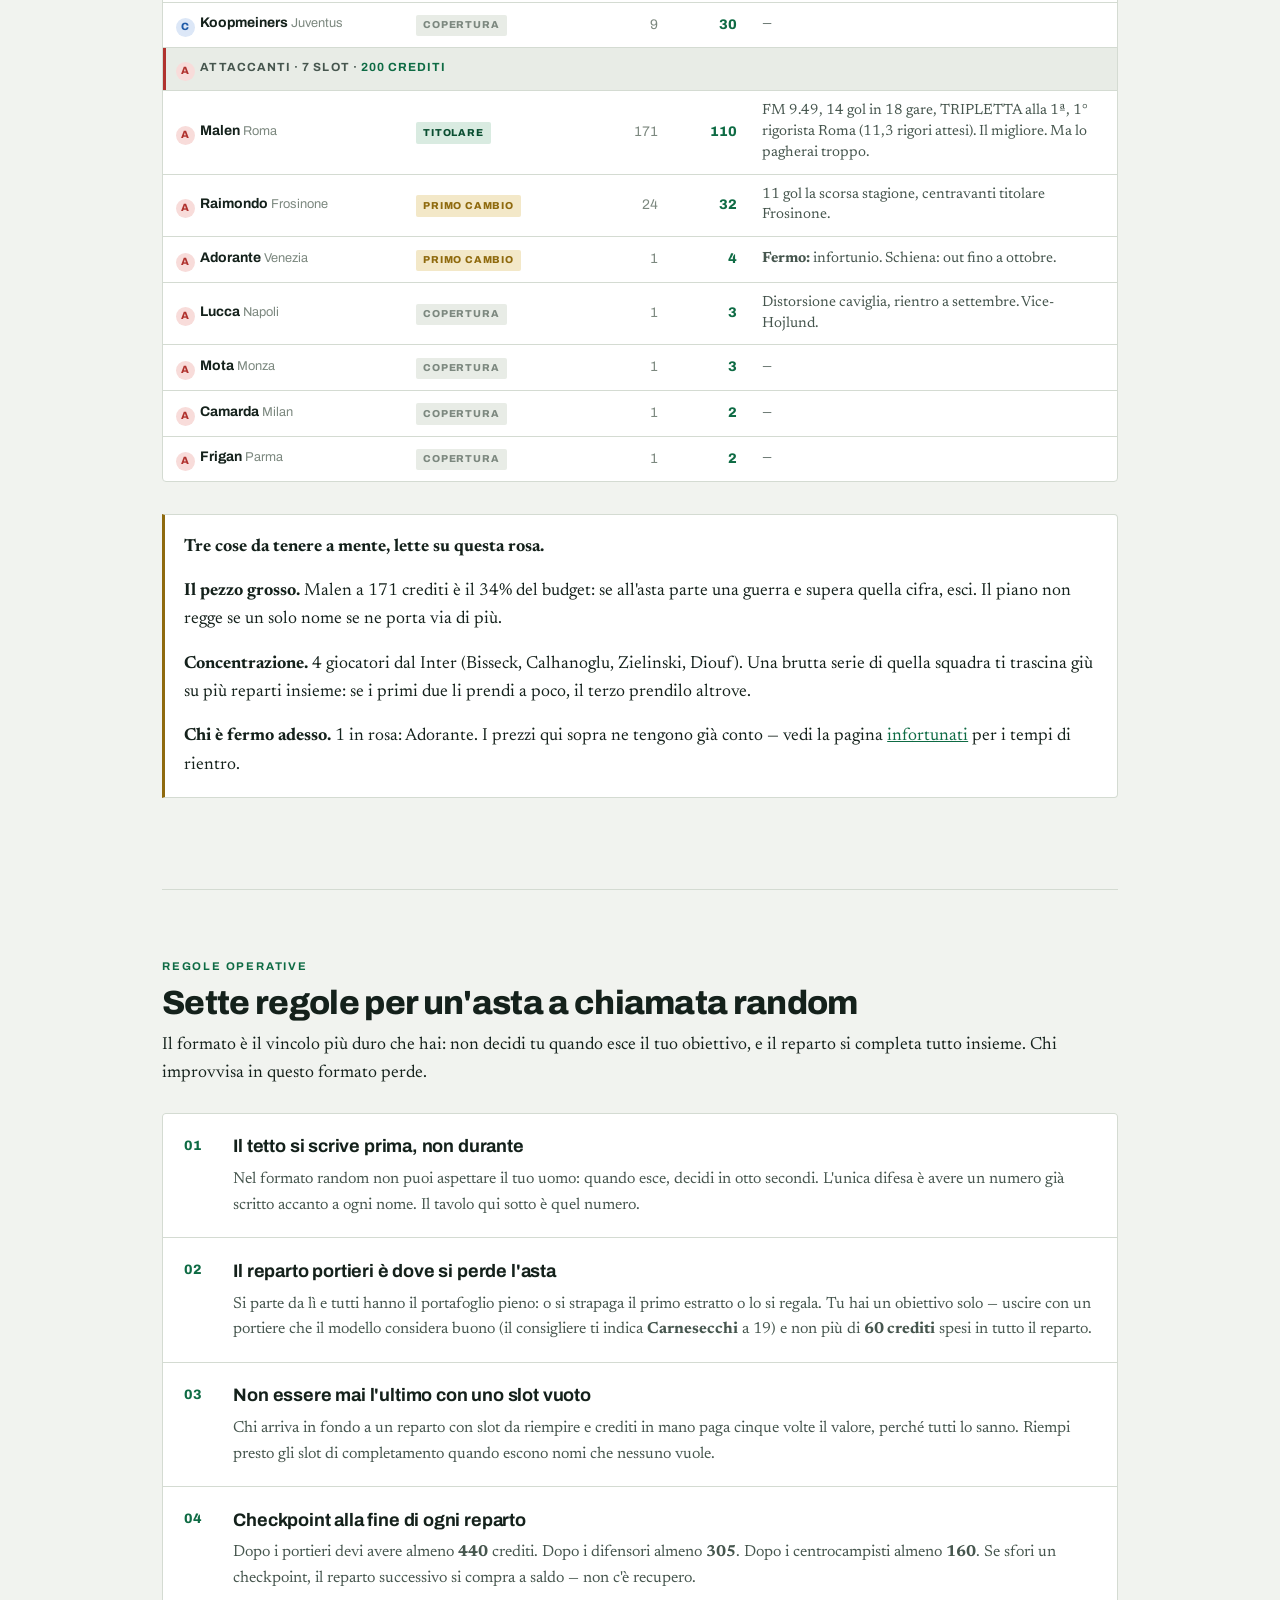
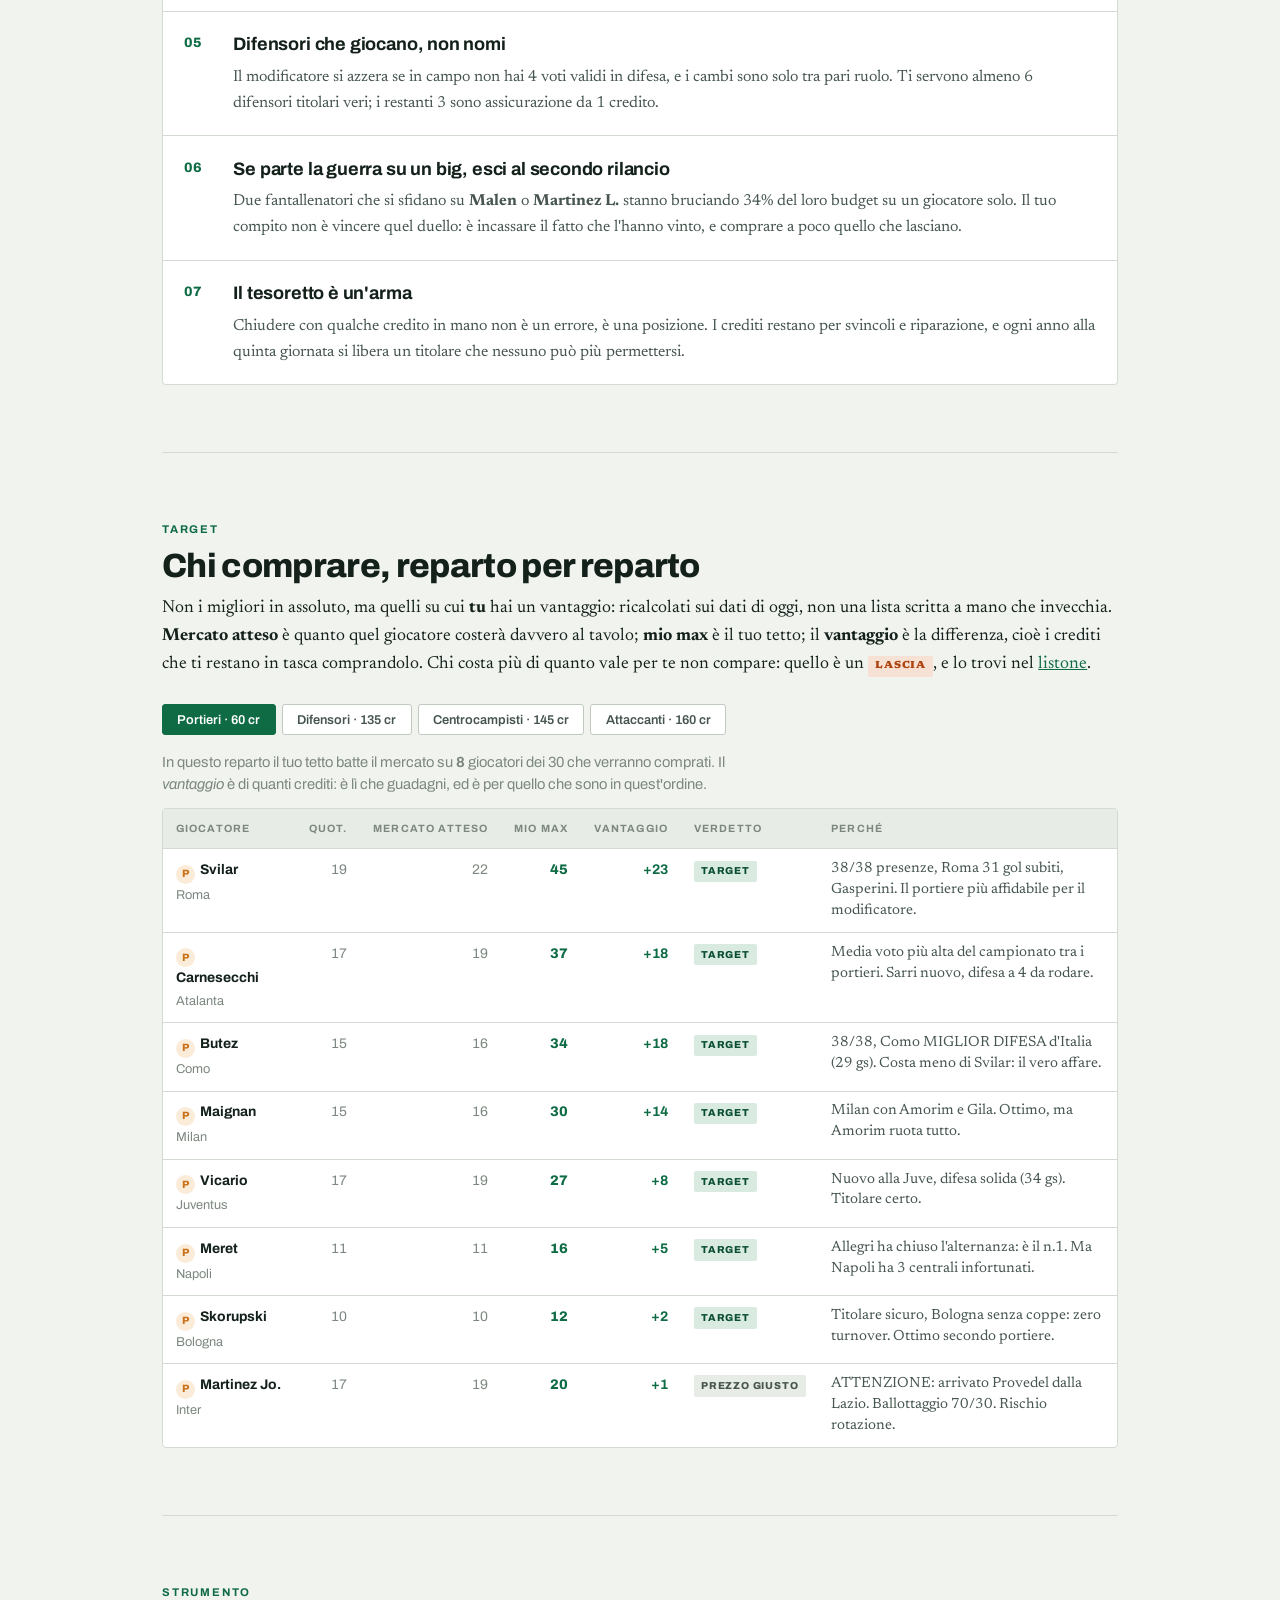
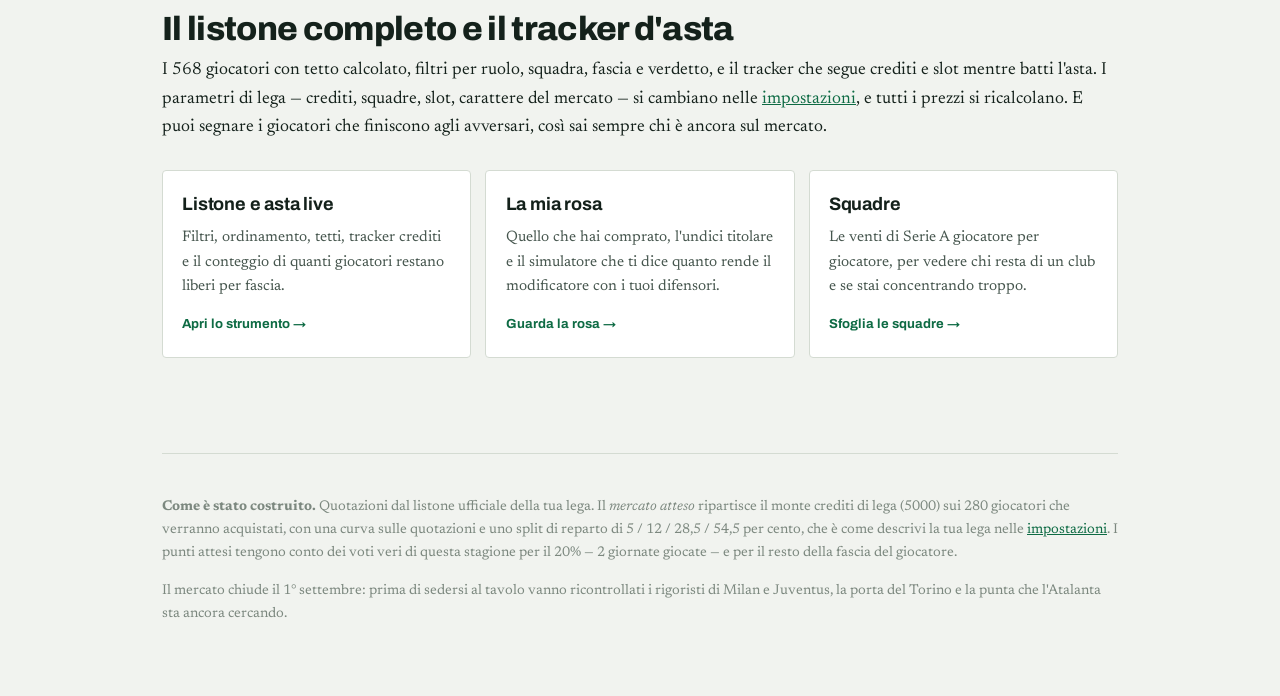
==== commit 28e9c9f3: "Coerenza non si ferma al segnaposto python3 di Windows" ====
--- a/index.html
+++ b/index.html
@@ -10,12 +10,12 @@
 <link rel="preconnect" href="https://fonts.googleapis.com">
 <link rel="preconnect" href="https://fonts.gstatic.com" crossorigin>
 <link rel="stylesheet" href="https://fonts.googleapis.com/css2?family=Archivo:wght@400;500;600;700;800;900&family=Newsreader:opsz,wght@6..72,300;6..72,400;6..72,500;6..72,600&display=swap">
-<link rel="stylesheet" href="assets/style.css?v=46">
+<link rel="stylesheet" href="assets/style.css?v=47">
 <script>
 /* stampa il tema salvato prima del primo disegno, cosi non lampeggia il bianco */
 try{var t=localStorage.getItem('pianoAsta:tema');if(t&&t!=='auto')document.documentElement.dataset.theme=t}catch(e){}
 </script>
-<meta name="versione" content="46">
+<meta name="versione" content="47">
 </head>
 <body>
 <div class="topbar"><div class="inner">
@@ -137,8 +137,8 @@
   <p>Il mercato chiude il 1° settembre: prima di sedersi al tavolo vanno ricontrollati i rigoristi di Milan e Juventus, la porta del Torino e la punta che l'Atalanta sta ancora cercando.</p>
 </footer>
 </div>
-<script type="module" src="assets/guida.js?v=46"></script>
-<script type="module" src="assets/menu.js?v=46"></script>
-<script type="module" src="assets/theme.js?v=46"></script>
+<script type="module" src="assets/guida.js?v=47"></script>
+<script type="module" src="assets/menu.js?v=47"></script>
+<script type="module" src="assets/theme.js?v=47"></script>
 </body>
 </html>
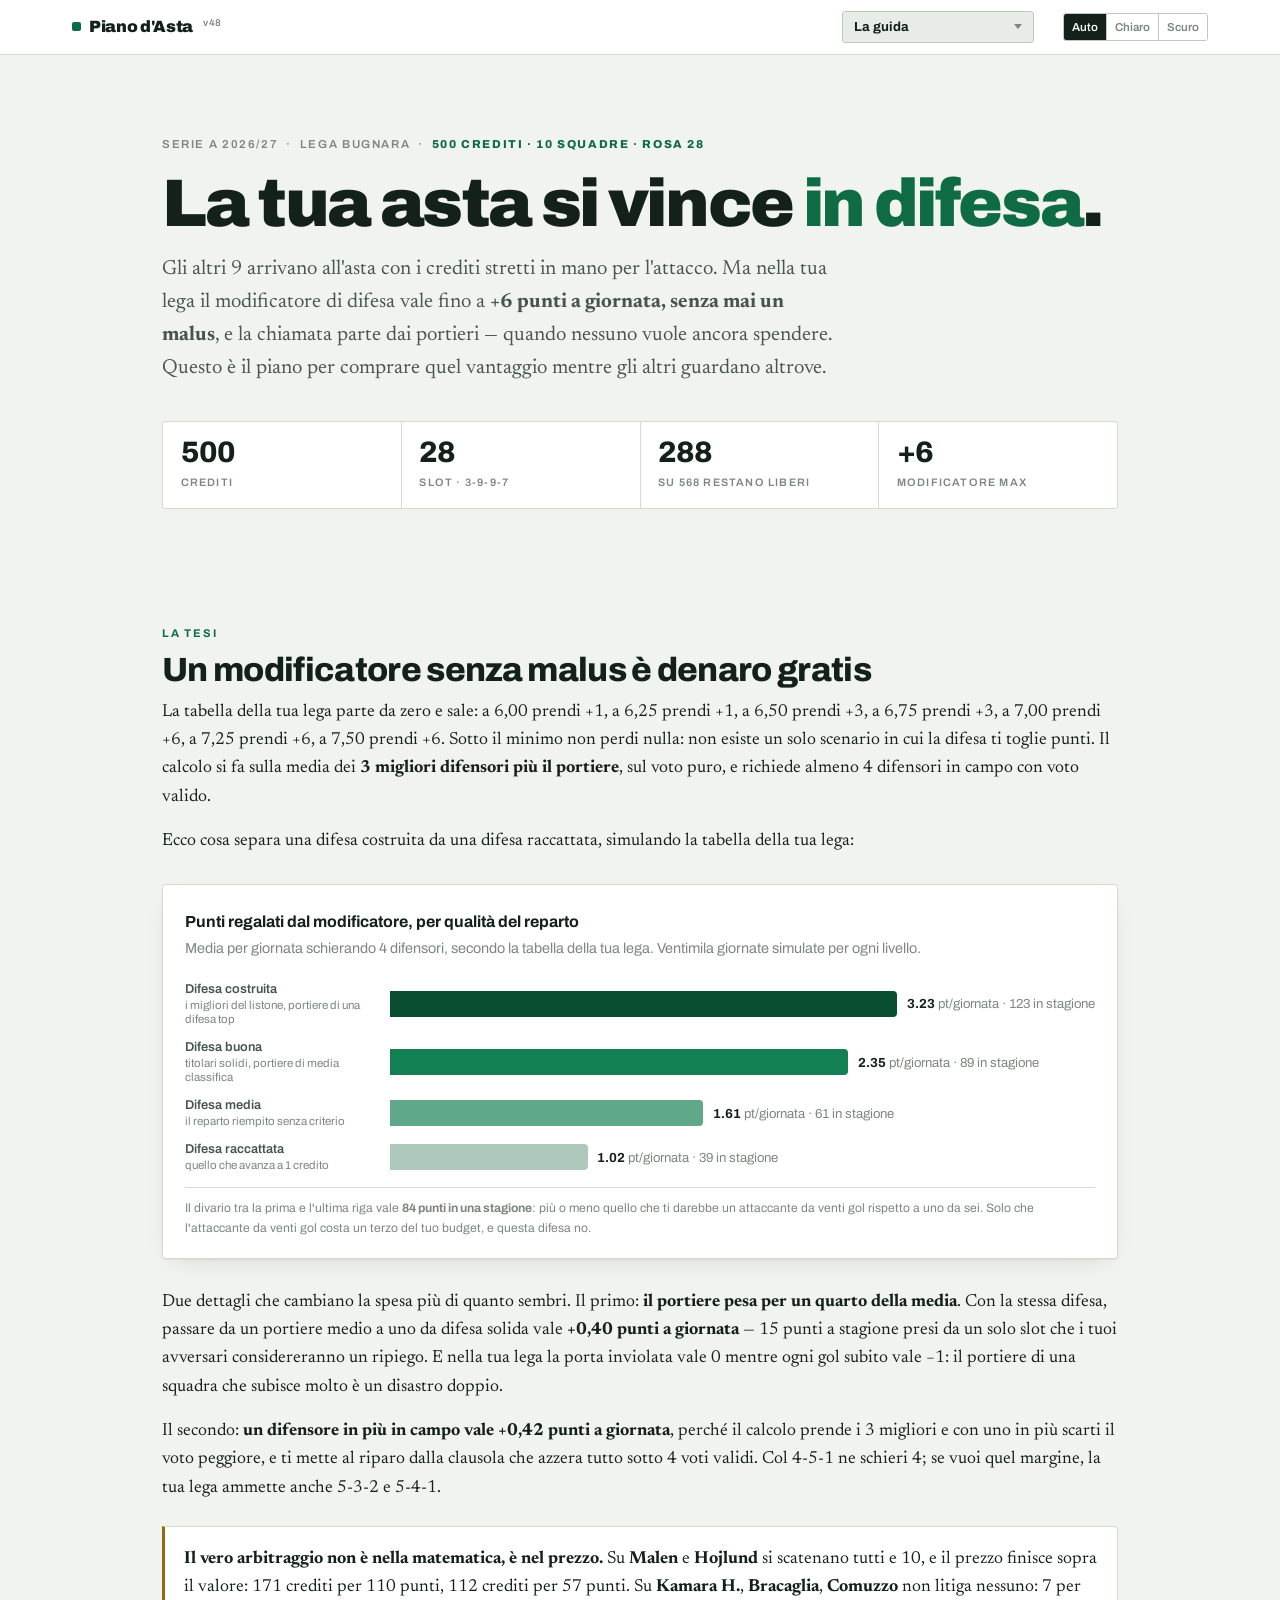
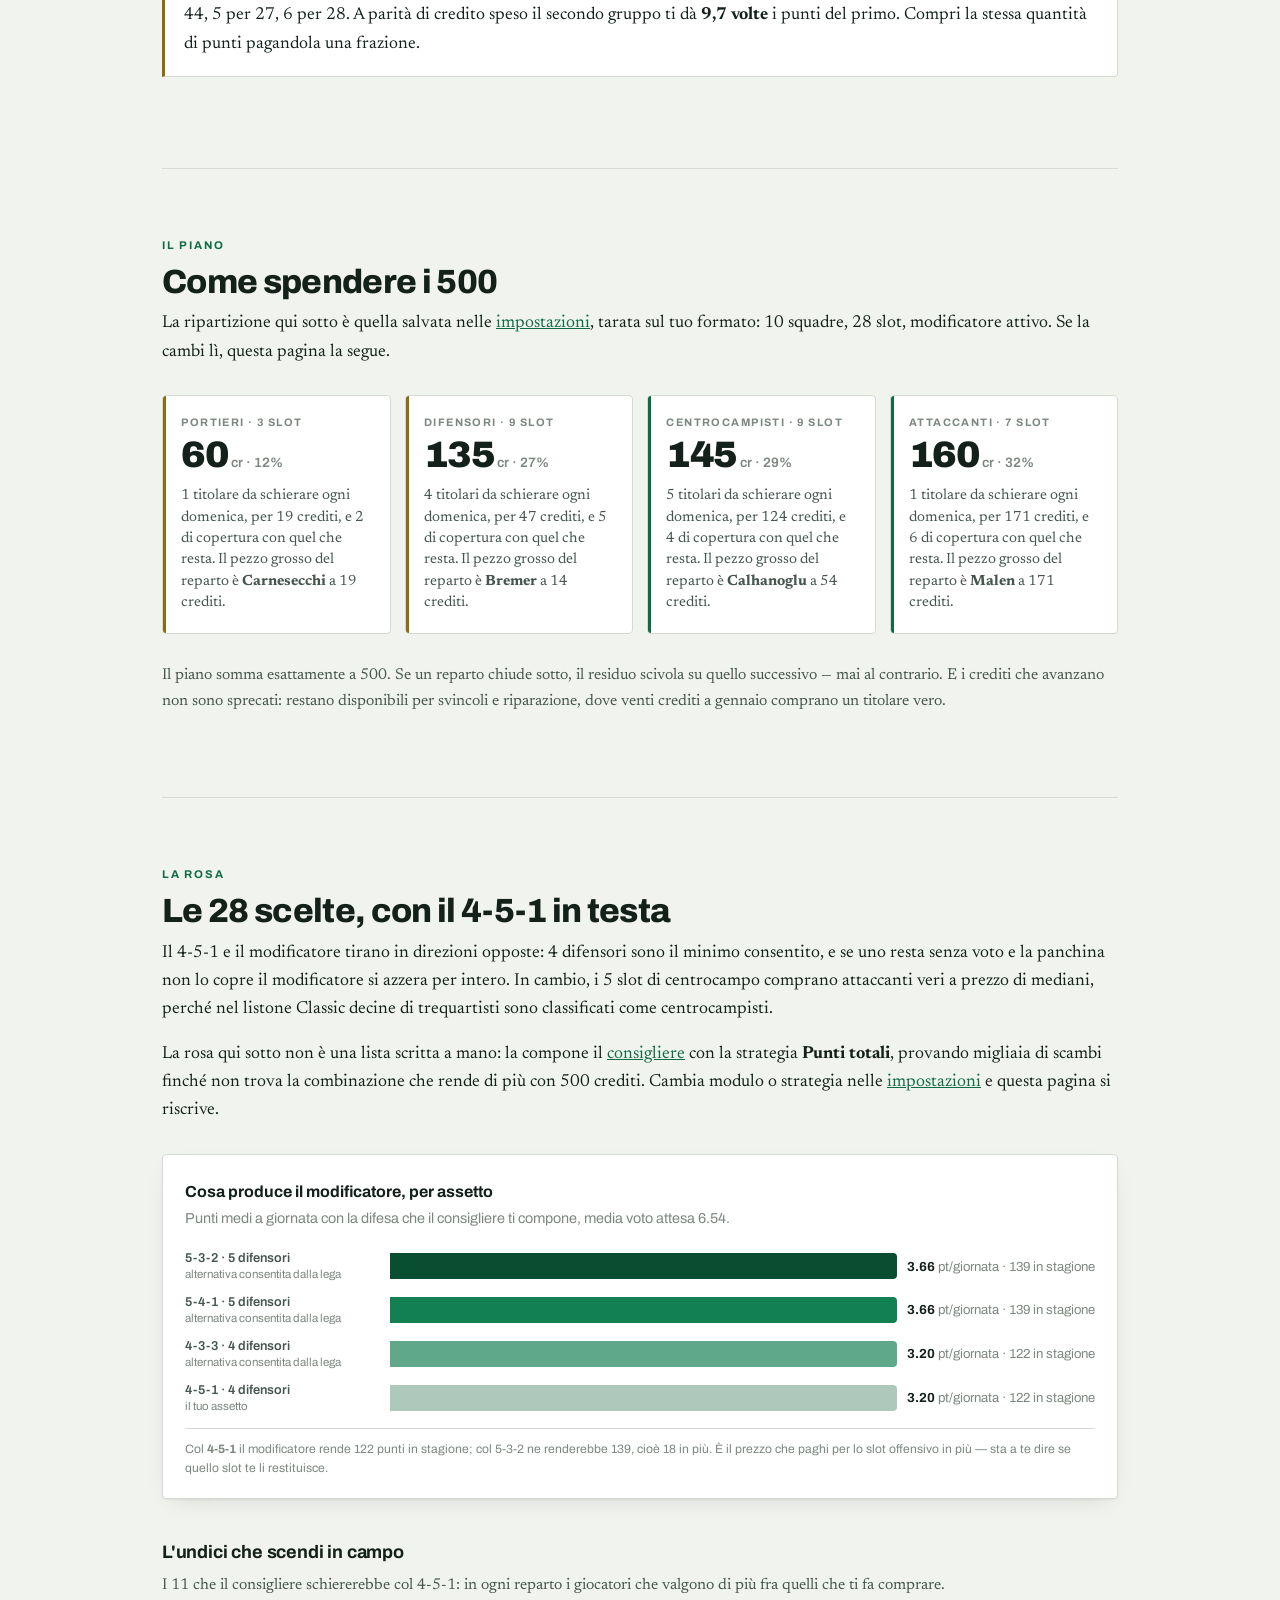
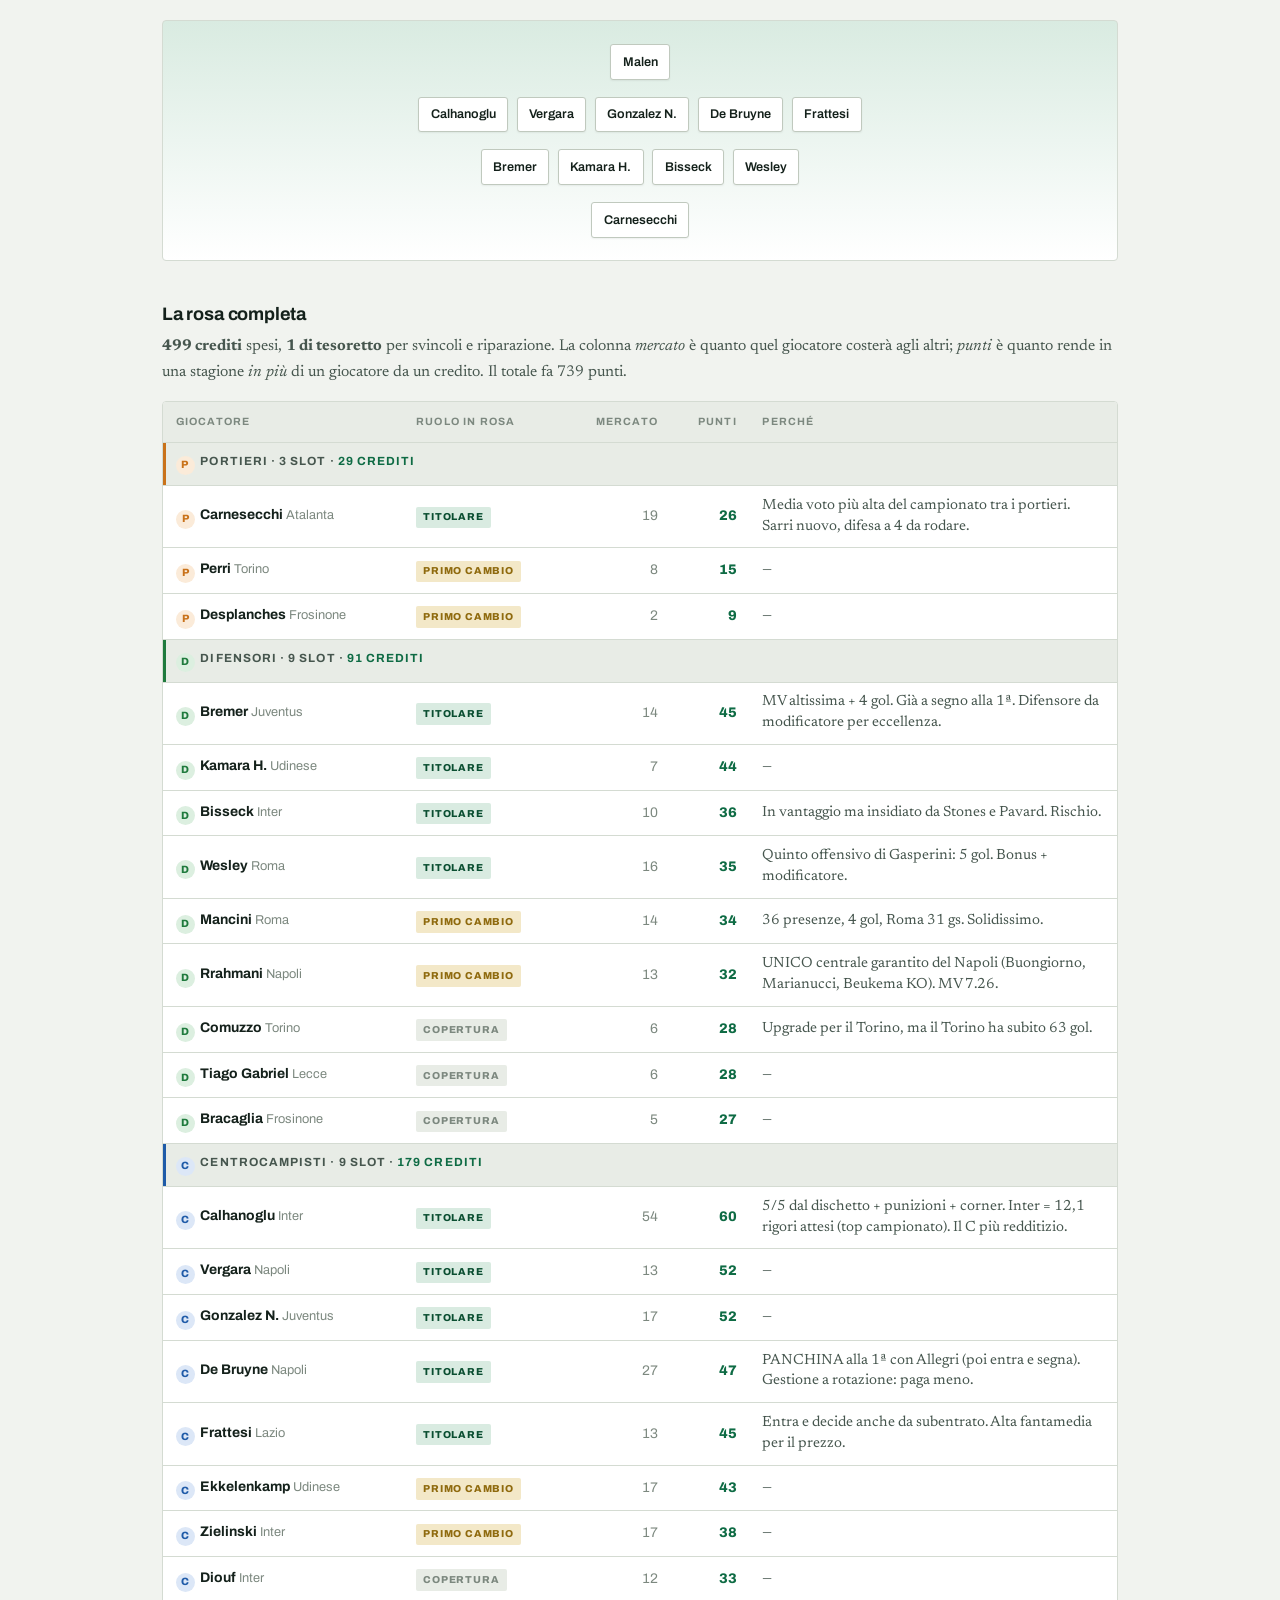
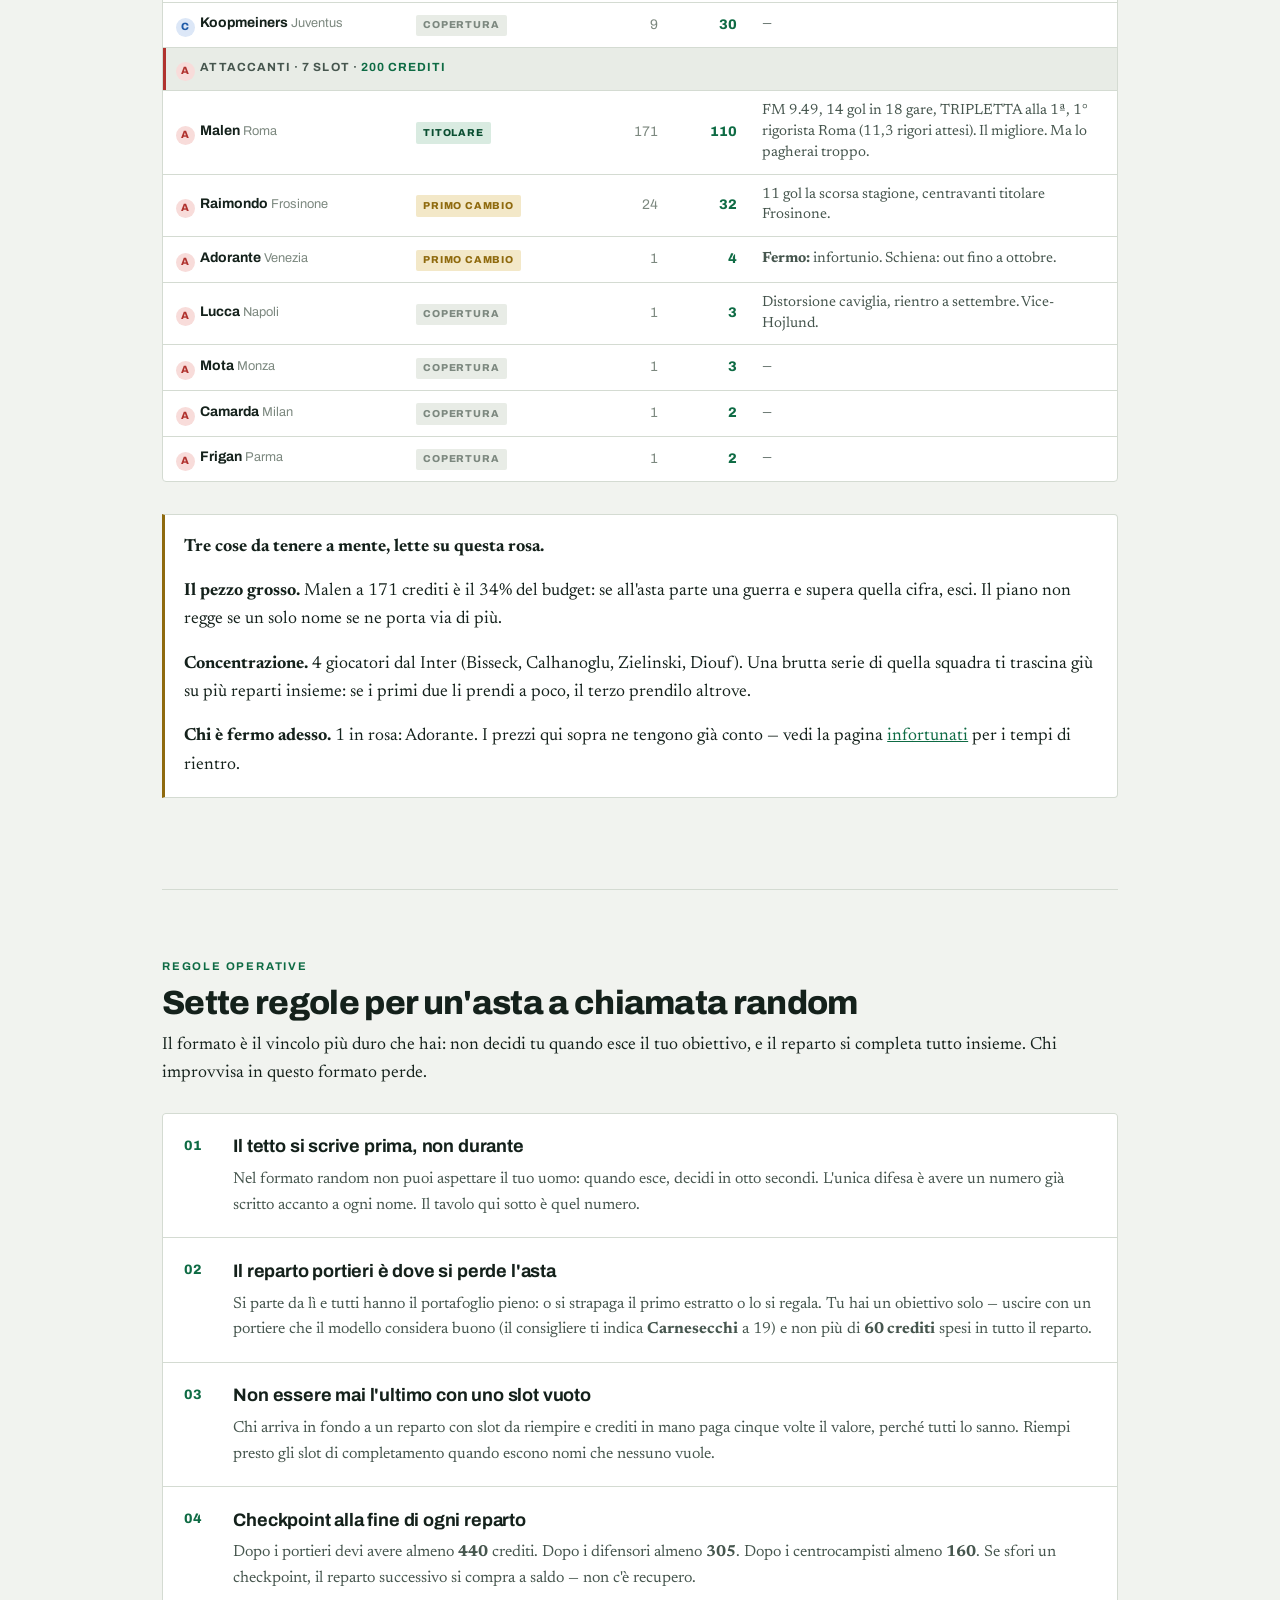
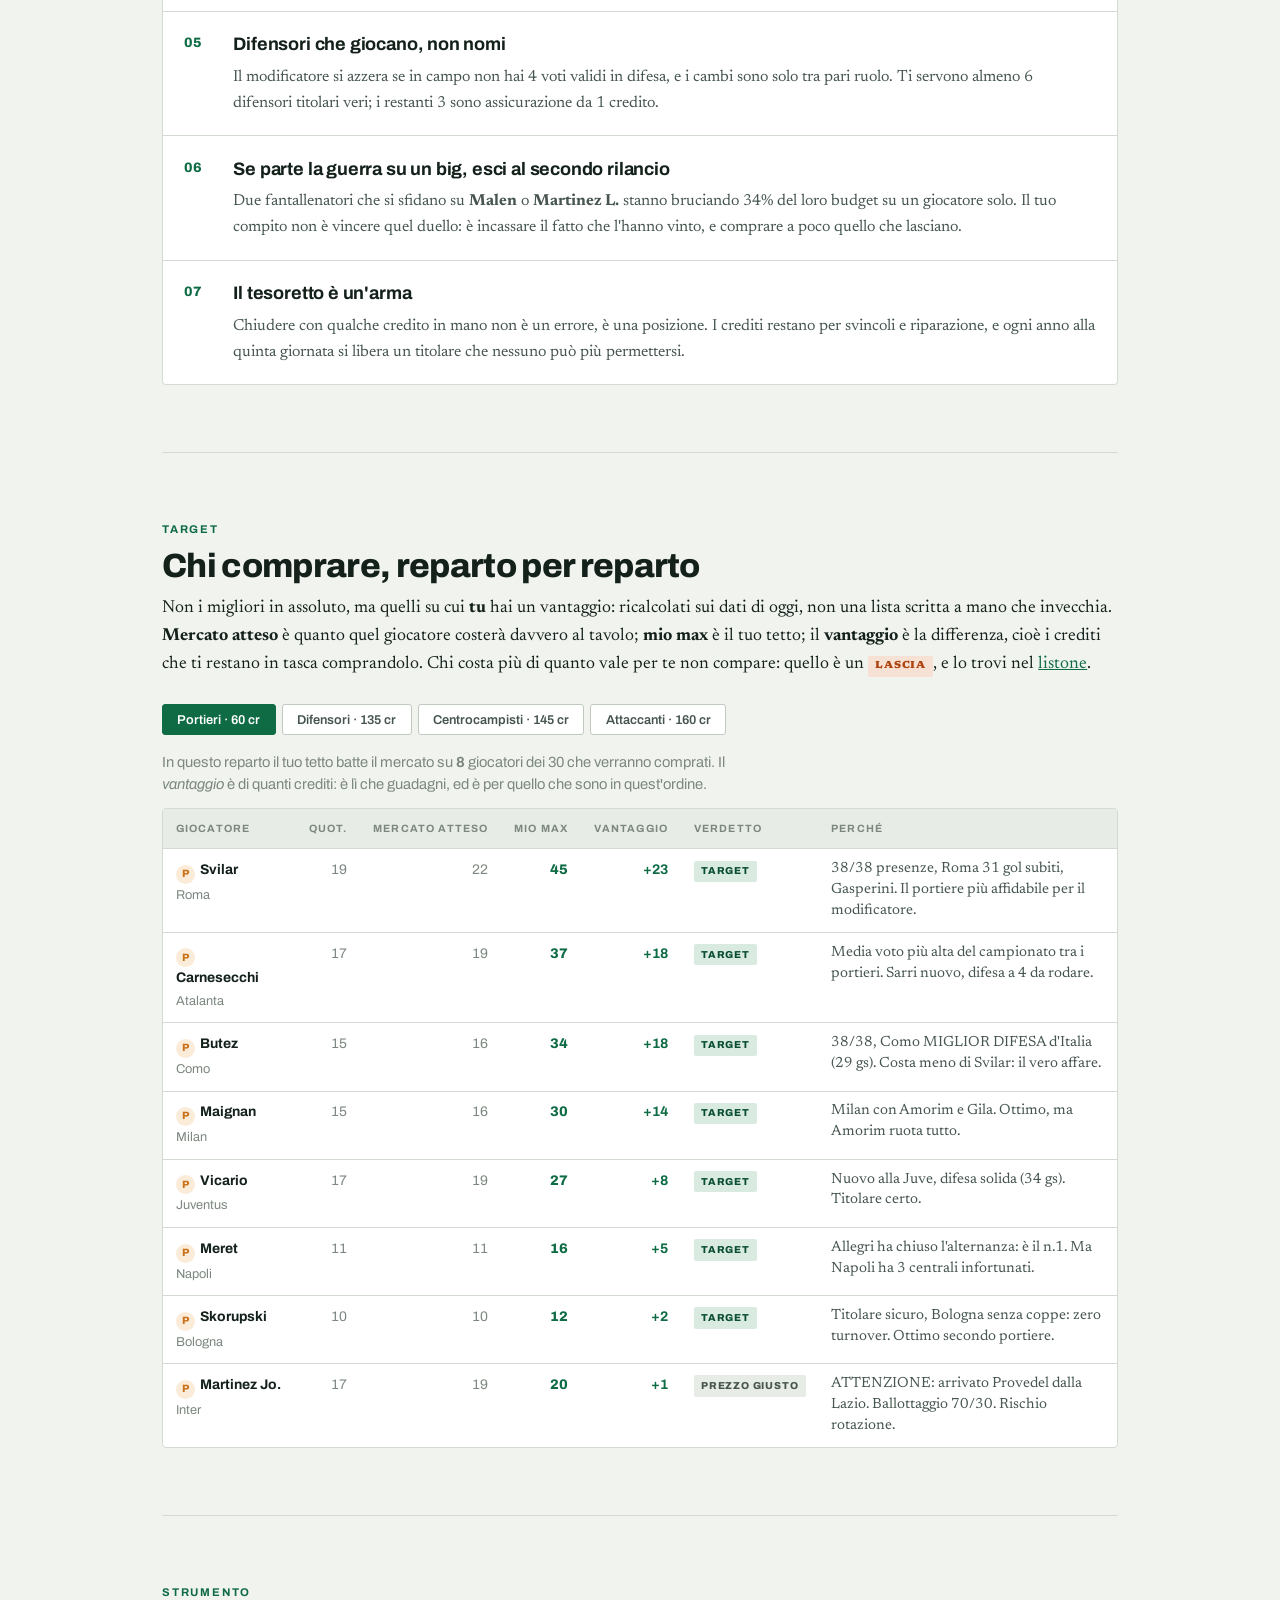
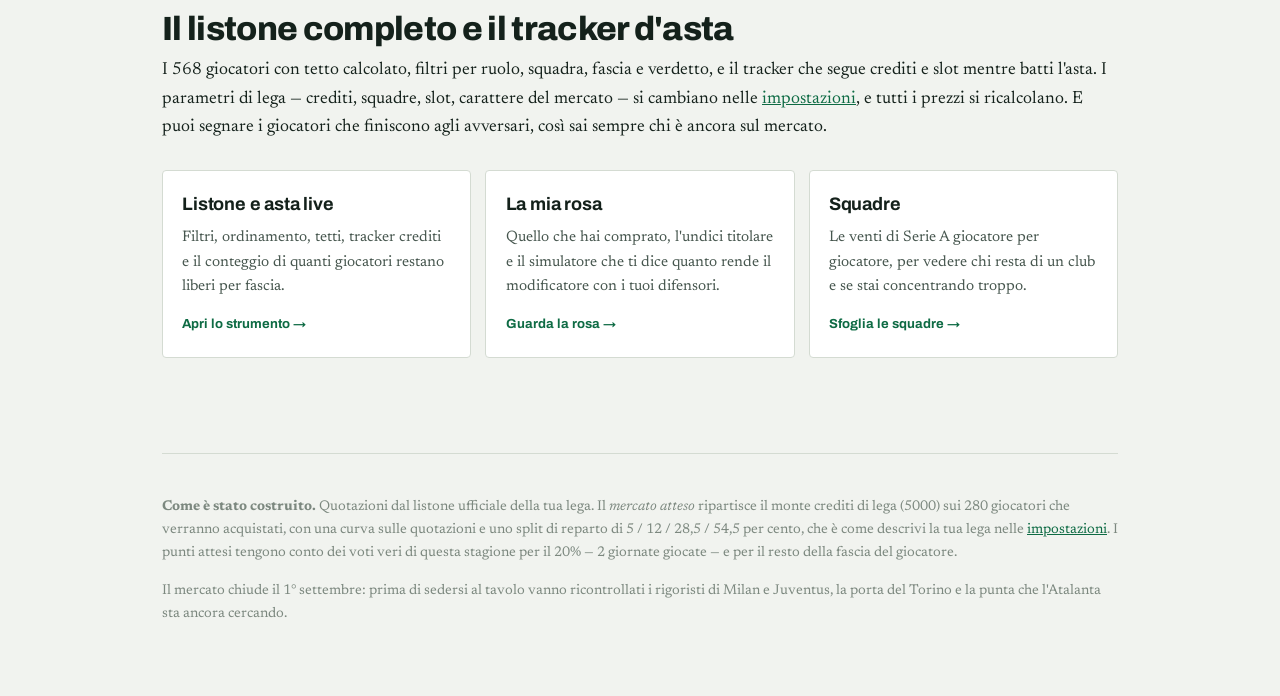
==== commit 77f9d5d0: "Azzerare l'asta di prova dalla pagina della lega, solo per chi l'ha creata" ====
--- a/index.html
+++ b/index.html
@@ -10,12 +10,12 @@
 <link rel="preconnect" href="https://fonts.googleapis.com">
 <link rel="preconnect" href="https://fonts.gstatic.com" crossorigin>
 <link rel="stylesheet" href="https://fonts.googleapis.com/css2?family=Archivo:wght@400;500;600;700;800;900&family=Newsreader:opsz,wght@6..72,300;6..72,400;6..72,500;6..72,600&display=swap">
-<link rel="stylesheet" href="assets/style.css?v=47">
+<link rel="stylesheet" href="assets/style.css?v=48">
 <script>
 /* stampa il tema salvato prima del primo disegno, cosi non lampeggia il bianco */
 try{var t=localStorage.getItem('pianoAsta:tema');if(t&&t!=='auto')document.documentElement.dataset.theme=t}catch(e){}
 </script>
-<meta name="versione" content="47">
+<meta name="versione" content="48">
 </head>
 <body>
 <div class="topbar"><div class="inner">
@@ -137,8 +137,8 @@
   <p>Il mercato chiude il 1° settembre: prima di sedersi al tavolo vanno ricontrollati i rigoristi di Milan e Juventus, la porta del Torino e la punta che l'Atalanta sta ancora cercando.</p>
 </footer>
 </div>
-<script type="module" src="assets/guida.js?v=47"></script>
-<script type="module" src="assets/menu.js?v=47"></script>
-<script type="module" src="assets/theme.js?v=47"></script>
+<script type="module" src="assets/guida.js?v=48"></script>
+<script type="module" src="assets/menu.js?v=48"></script>
+<script type="module" src="assets/theme.js?v=48"></script>
 </body>
 </html>
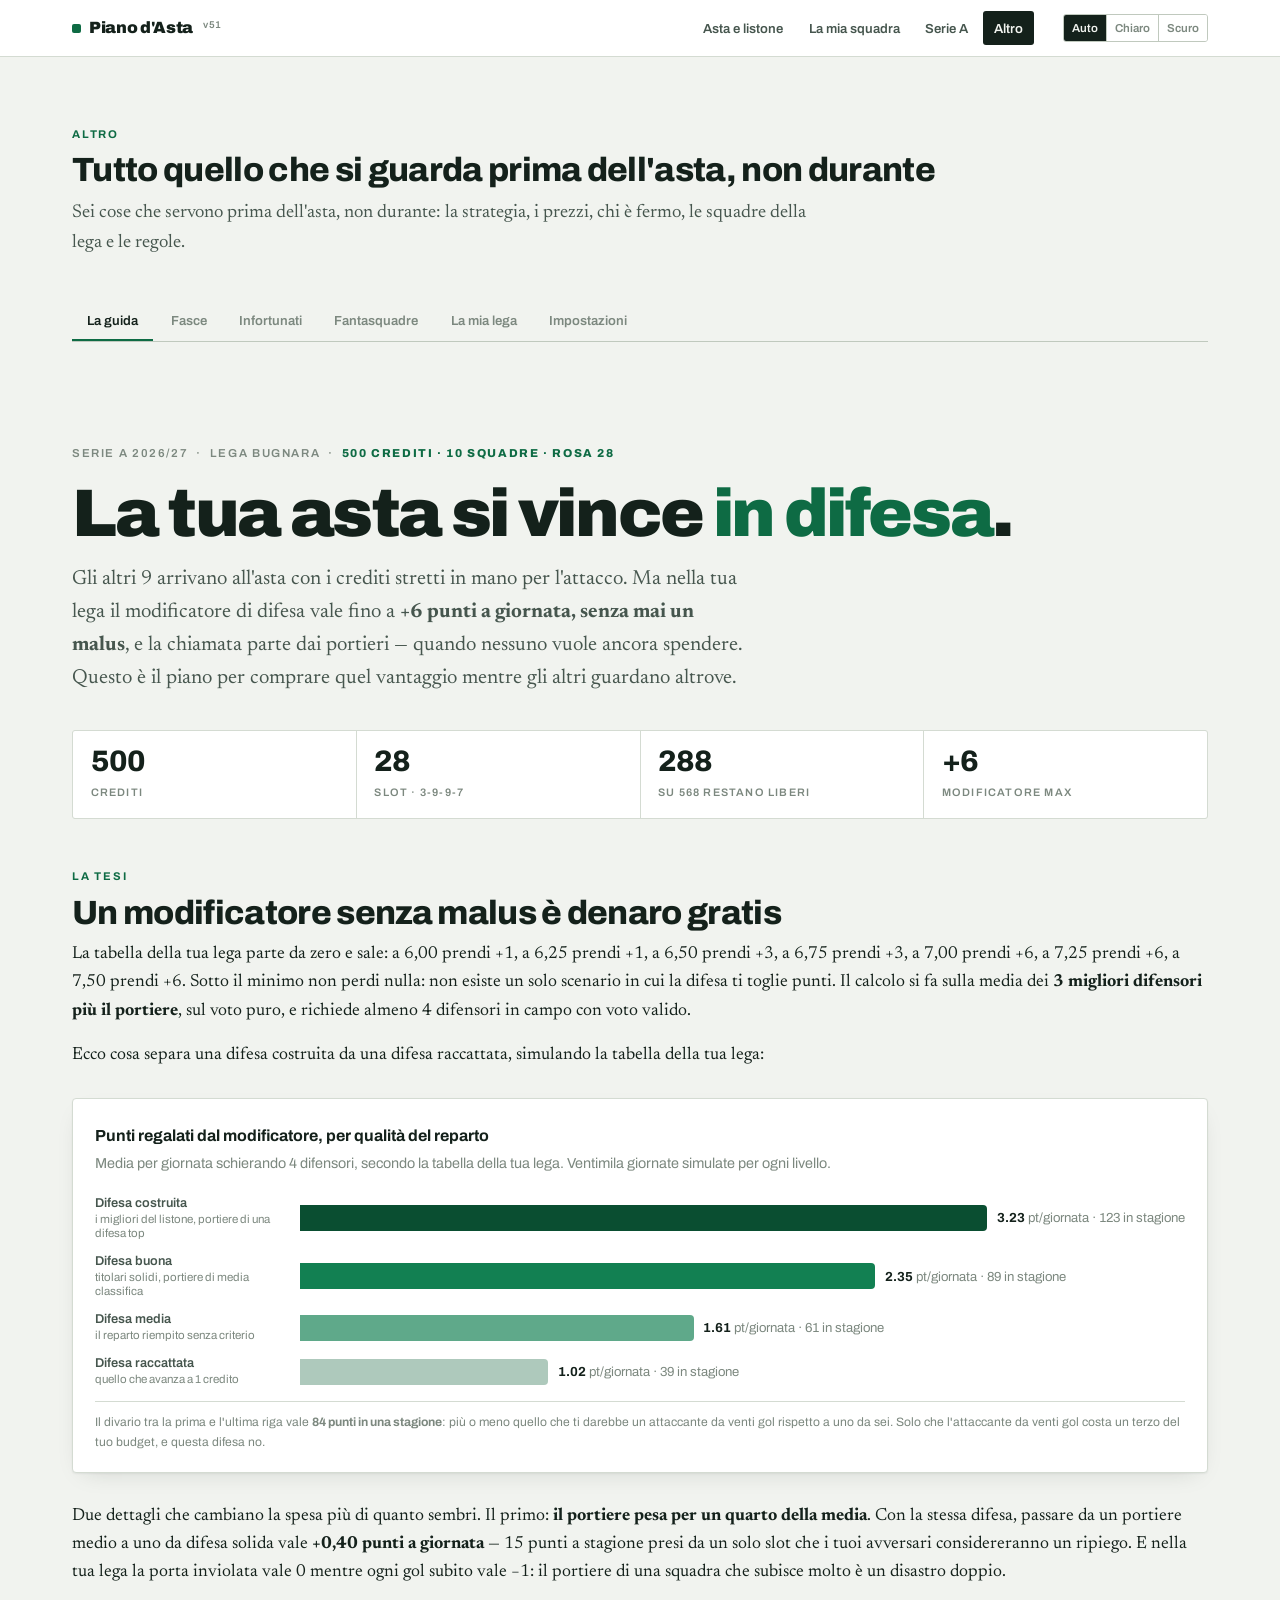
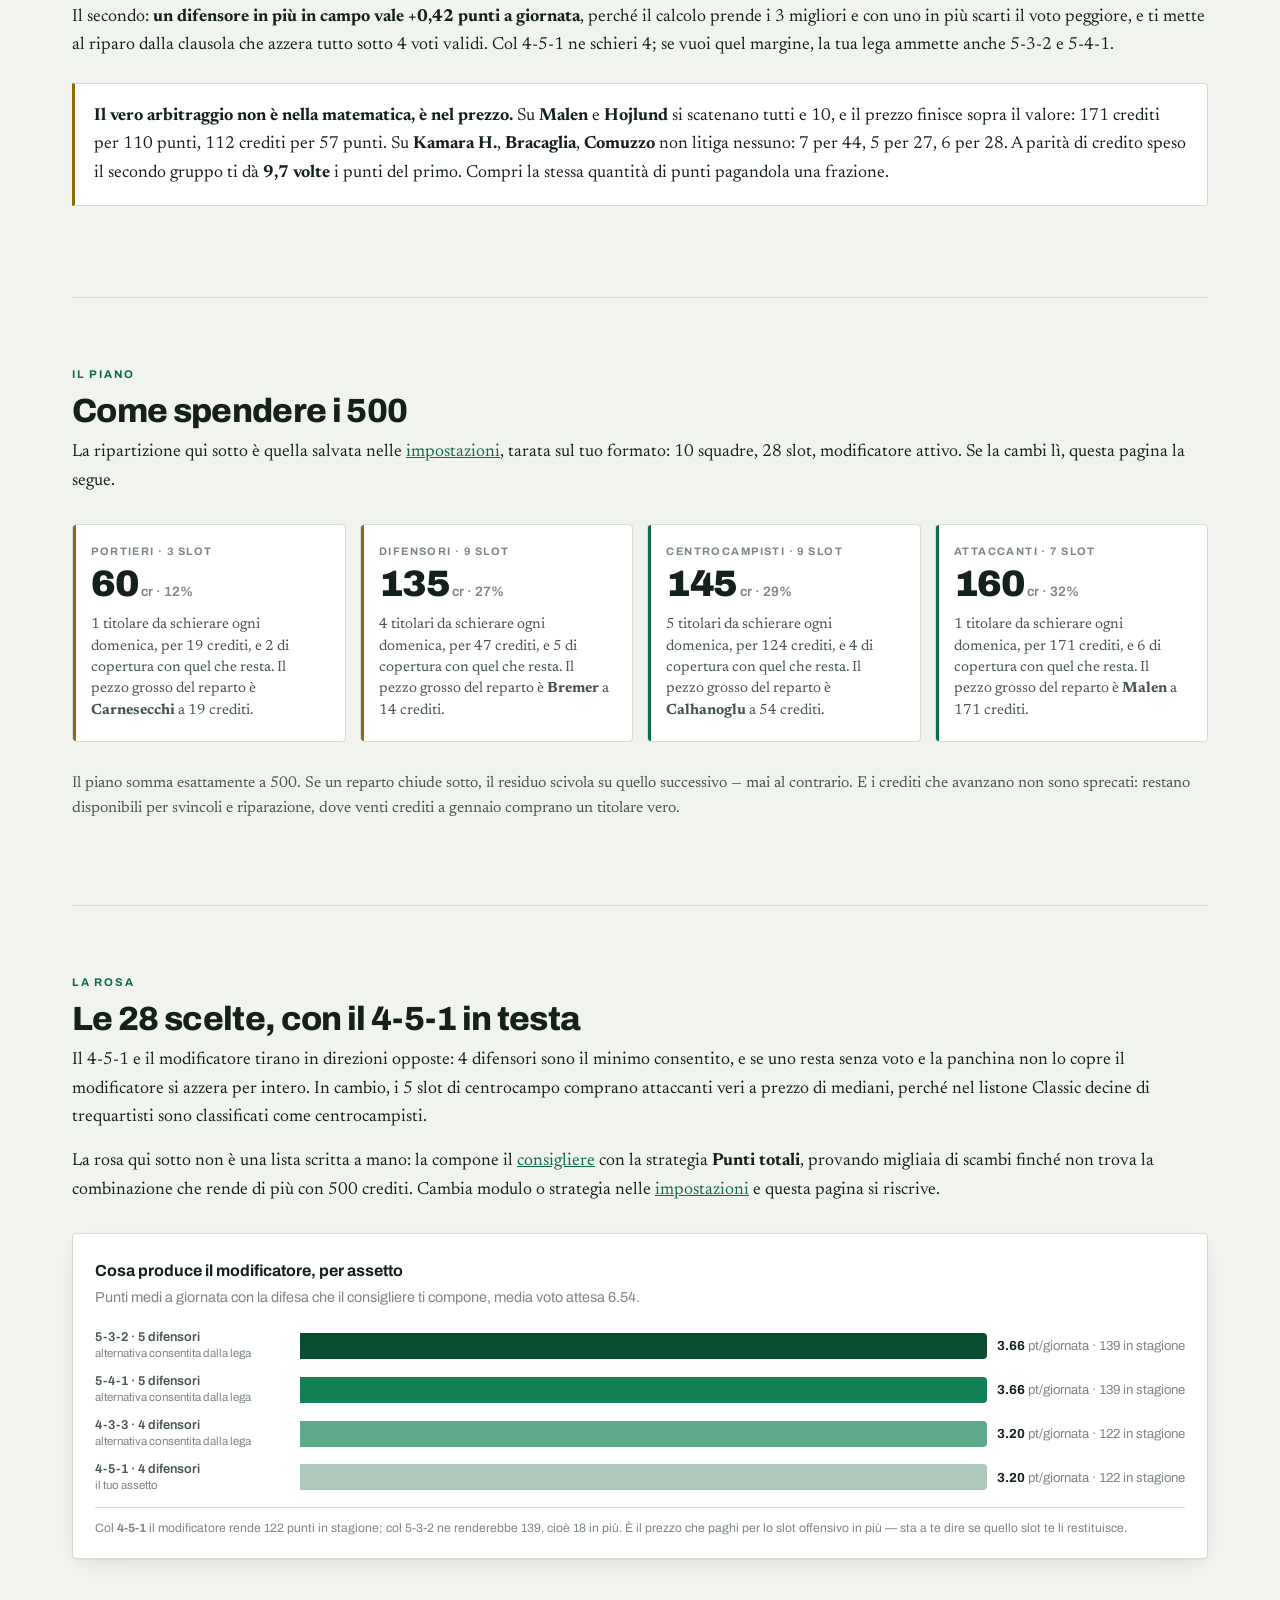
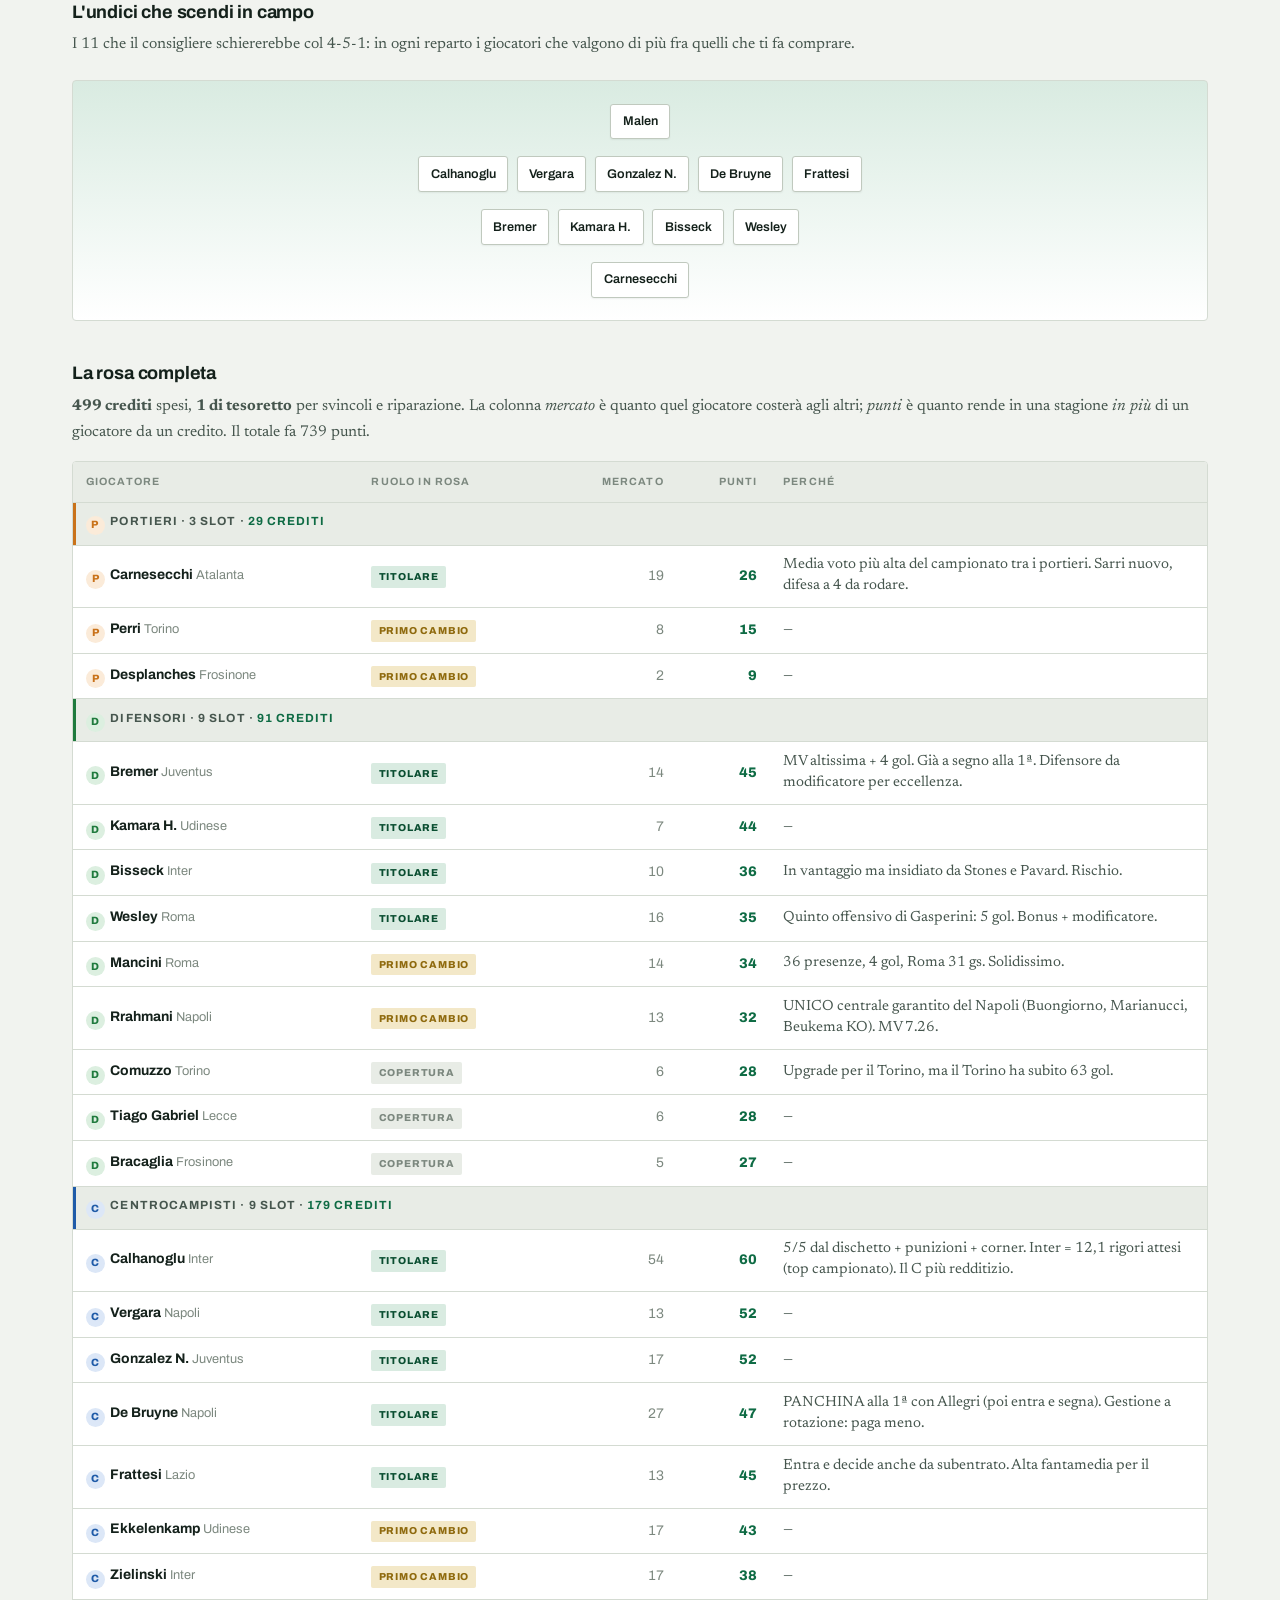
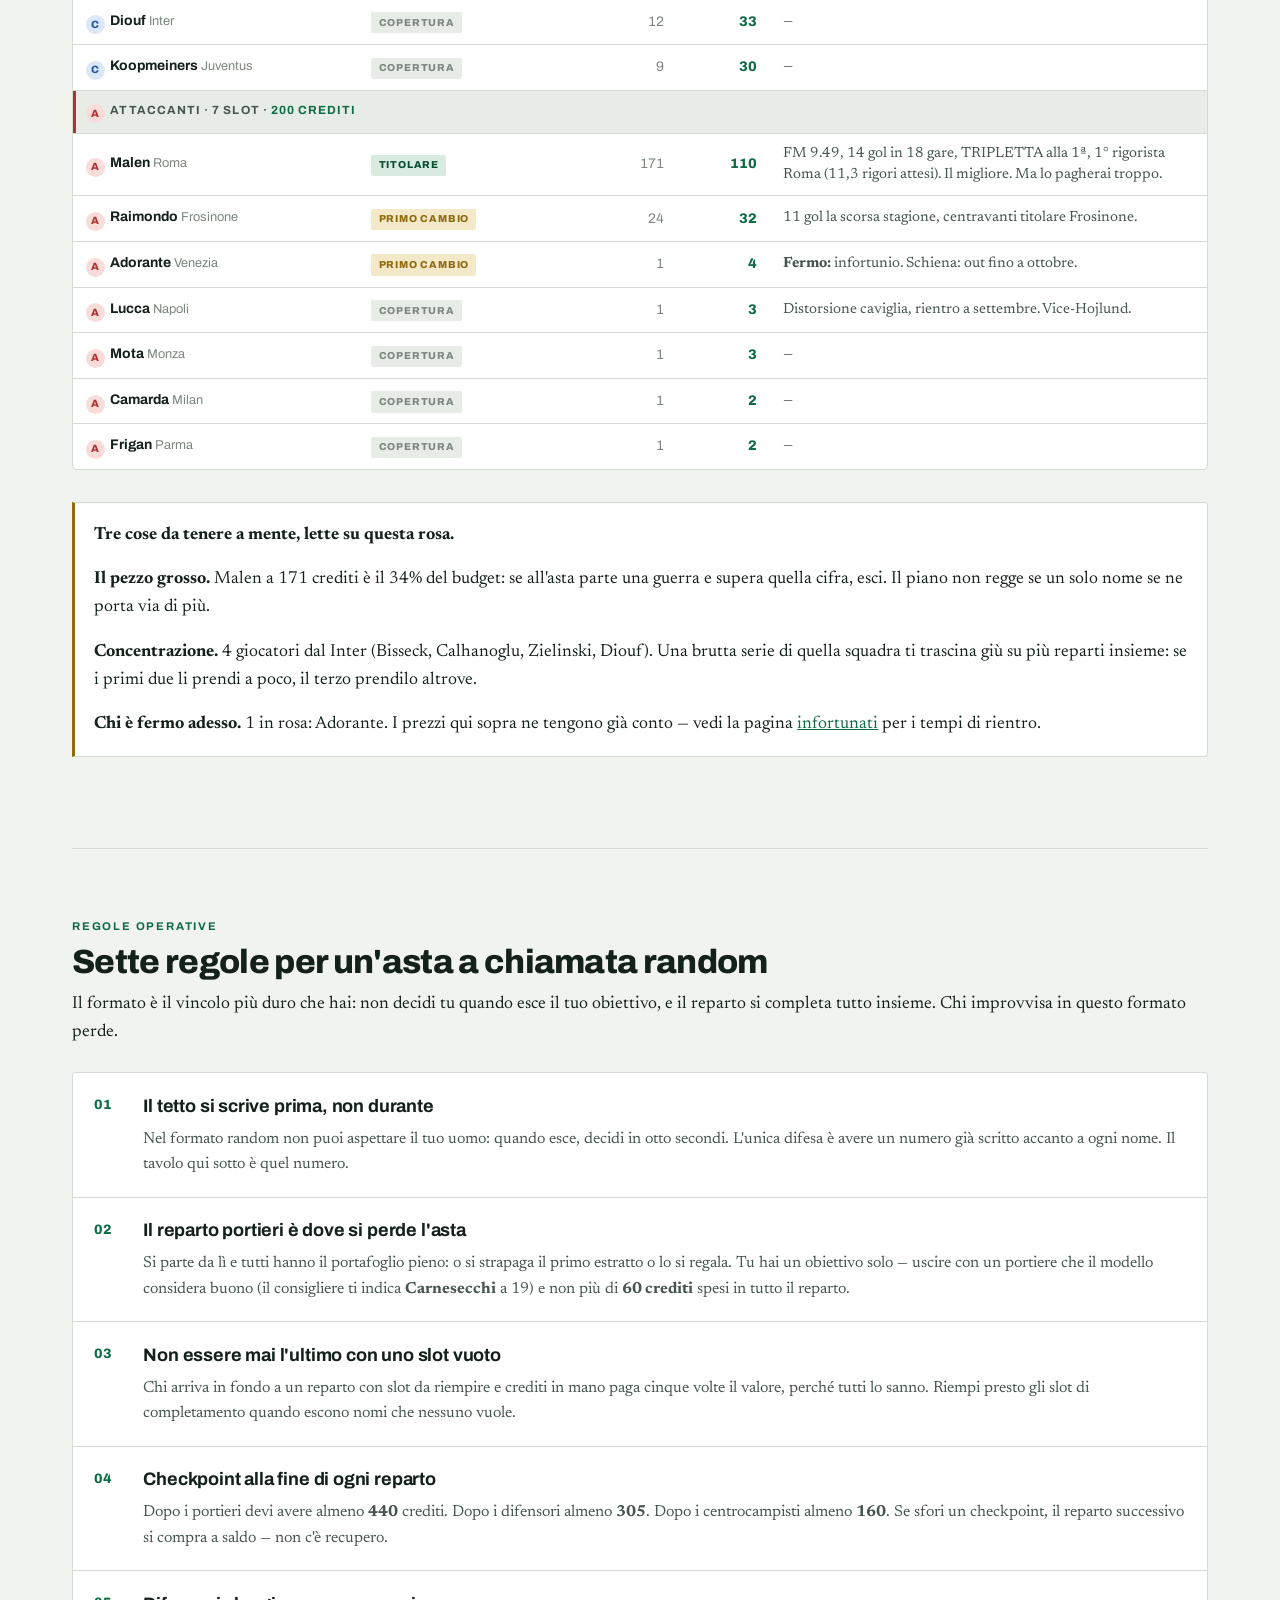
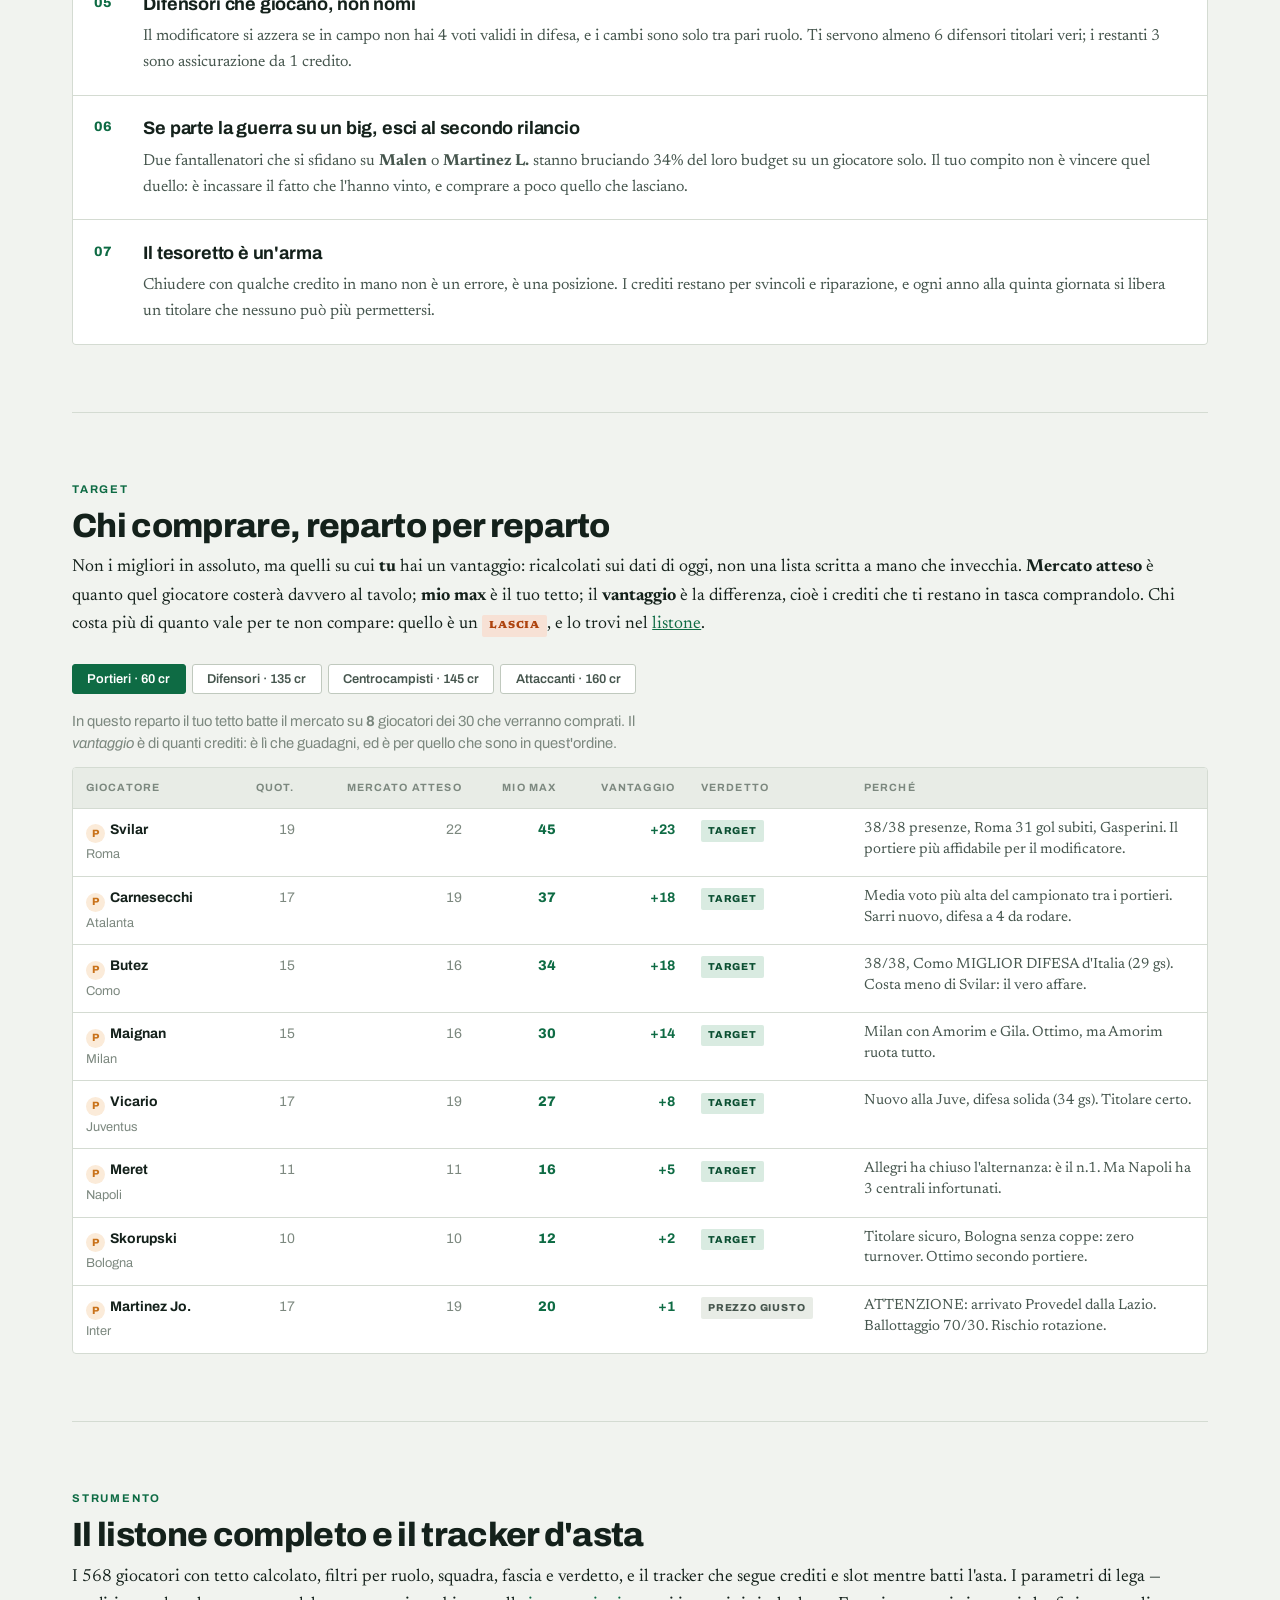
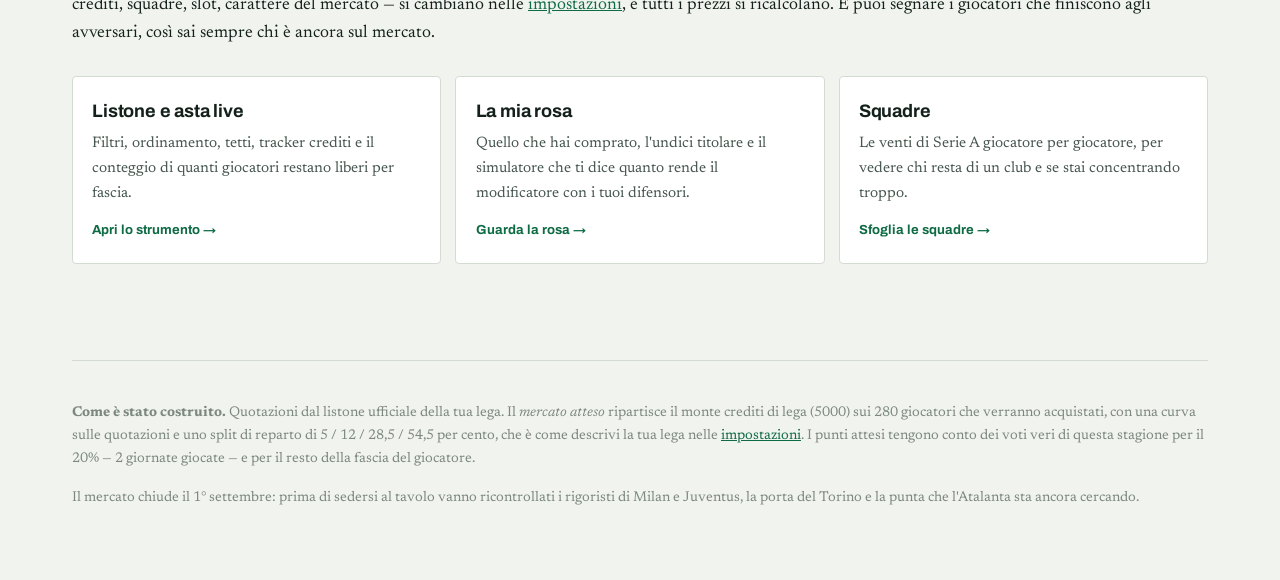
==== commit 9a656d1b: "Undici voci di menu diventano quattro: asta, la mia squadra, Serie A, altro" ====
--- a/index.html
+++ b/index.html
@@ -3,142 +3,17 @@
 <head>
 <meta charset="utf-8">
 <meta name="viewport" content="width=device-width,initial-scale=1">
-<title>Piano d'Asta Bugnara — la guida</title>
-<meta name="description" content="Strategia, rosa consigliata e listino prezzi massimi per l'asta di fantacalcio Serie A 2026/27.">
-<meta name="color-scheme" content="light dark">
-<link rel="icon" href="data:image/svg+xml,%3Csvg xmlns='http://www.w3.org/2000/svg' viewBox='0 0 100 100'%3E%3Ctext y='.9em' font-size='90'%3E%E2%9A%BD%3C/text%3E%3C/svg%3E">
-<link rel="preconnect" href="https://fonts.googleapis.com">
-<link rel="preconnect" href="https://fonts.gstatic.com" crossorigin>
-<link rel="stylesheet" href="https://fonts.googleapis.com/css2?family=Archivo:wght@400;500;600;700;800;900&family=Newsreader:opsz,wght@6..72,300;6..72,400;6..72,500;6..72,600&display=swap">
-<link rel="stylesheet" href="assets/style.css?v=48">
-<script>
-/* stampa il tema salvato prima del primo disegno, cosi non lampeggia il bianco */
-try{var t=localStorage.getItem('pianoAsta:tema');if(t&&t!=='auto')document.documentElement.dataset.theme=t}catch(e){}
-</script>
-<meta name="versione" content="48">
+<title>La guida — Piano d'Asta Bugnara</title>
+<!-- Questa pagina non esiste piu' come pagina: adesso e' una scheda dentro
+     altro.html#guida. Il file resta perche' l'indirizzo puo' essere nei segnalibri di
+     qualcuno della lega, o in un messaggio mandato mesi fa: un collegamento
+     morto e' peggio di un rimando. -->
+<link rel="canonical" href="altro.html#guida">
+<meta http-equiv="refresh" content="0; url=altro.html#guida">
+<script>location.replace('altro.html#guida');</script>
+<meta name="versione" content="51">
 </head>
-<body>
-<div class="topbar"><div class="inner">
-  <a class="brand" href="./"><span class="dot"></span>Piano d'Asta</a>
-  <nav class="nav">
-    <a href="./" aria-current="page">La guida</a>
-    <a href="listone.html">Listone e asta live</a>
-    <a href="fasce.html">Fasce</a>
-    <a href="rosaideale.html">Rosa ideale</a>
-    <a href="bozza.html">Bozza</a>
-    <a href="rosa.html">La mia rosa</a>
-    <a href="fantasquadre.html">Fantasquadre</a>
-    <a href="squadre.html">Serie A</a>
-    <a href="infortunati.html">Infortunati</a>
-    <a href="impostazioni.html">Impostazioni</a>
-    <a href="lega.html">La mia lega</a>
-  </nav>
-  <div id="tema"></div>
-</div></div>
-<div class="wrap">
-<header class="hero">
-  <div class="kicker" id="kicker"></div>
-  <h1 id="titolo">La tua asta si vince <em>in difesa</em>.</h1>
-  <p class="lede" id="occhiello"></p>
-  <div class="stats" id="stats"></div>
-</header>
-
-<section>
-  <p class="eyebrow">La tesi</p>
-  <h2 id="tesiTit"></h2>
-  <p id="tesi1"></p>
-  <p id="tesi2">Ecco cosa separa una difesa costruita da una difesa raccattata, simulando la tabella della tua lega:</p>
-
-  <div class="figure" id="figDifesa">
-    <div class="ftitle">Punti regalati dal modificatore, per qualità del reparto</div>
-    <div class="fsub" id="fsub1"></div>
-    <div class="bars" id="bars"></div>
-    <div class="faxis" id="faxis1"></div>
-  </div>
-
-  <p id="dettaglio1"></p>
-  <p id="dettaglio2"></p>
-
-  <div class="callout">
-    <p id="arbitraggio"></p>
-  </div>
-</section>
-
-<section>
-  <p class="eyebrow">Il piano</p>
-  <h2 id="pianoTit">Come spendere i crediti</h2>
-  <p id="pianoIntro"></p>
-  <div class="plan" id="plan"></div>
-  <p style="color:var(--ink2);font-size:.98rem" id="pianoNota"></p>
-</section>
-
-
-<section id="rosa-scelte">
-  <p class="eyebrow">La rosa</p>
-  <h2 id="rosaTit">Le scelte</h2>
-  <p id="rosaIntro1"></p>
-  <p id="rosaIntro2"></p>
-
-  <div class="figure">
-    <div class="ftitle">Cosa produce il modificatore, per assetto</div>
-    <div class="fsub" id="fsub2"></div>
-    <div class="bars" id="bars2"></div>
-    <div class="faxis" id="faxis2"></div>
-  </div>
-
-  <h3 style="margin-top:2.4rem">L'undici che scendi in campo</h3>
-  <p style="color:var(--ink2);font-size:.98rem" id="undiciNota"></p>
-  <div id="campo"></div>
-
-  <h3 style="margin-top:2.4rem">La rosa completa</h3>
-  <p style="color:var(--ink2);font-size:.98rem" id="rosaNota"></p>
-  <div class="tblwrap"><table class="rosat"><thead><tr><th>Giocatore</th><th>Ruolo in rosa</th><th class="num">Mercato</th><th class="num">Punti</th><th>Perché</th></tr></thead><tbody id="rosaBody"></tbody></table></div>
-
-  <div class="callout" style="margin-top:2rem" id="bivi"></div>
-</section>
-
-<section>
-  <p class="eyebrow">Regole operative</p>
-  <h2 id="regoleTit">Sette regole per un'asta a chiamata random</h2>
-  <p>Il formato è il vincolo più duro che hai: non decidi tu quando esce il tuo obiettivo, e il reparto si completa tutto insieme. Chi improvvisa in questo formato perde.</p>
-  <div class="rules">
-    <div class="rule"><div><h3>Il tetto si scrive prima, non durante</h3><p>Nel formato random non puoi aspettare il tuo uomo: quando esce, decidi in otto secondi. L'unica difesa è avere un numero già scritto accanto a ogni nome. Il tavolo qui sotto è quel numero.</p></div></div>
-    <div class="rule"><div><h3>Il reparto portieri è dove si perde l'asta</h3><p id="regolaPortieri"></p></div></div>
-    <div class="rule"><div><h3>Non essere mai l'ultimo con uno slot vuoto</h3><p>Chi arriva in fondo a un reparto con slot da riempire e crediti in mano paga cinque volte il valore, perché tutti lo sanno. Riempi presto gli slot di completamento quando escono nomi che nessuno vuole.</p></div></div>
-    <div class="rule"><div><h3>Checkpoint alla fine di ogni reparto</h3><p>Dopo i portieri devi avere almeno <b data-cfg="ckP"></b> crediti. Dopo i difensori almeno <b data-cfg="ckD"></b>. Dopo i centrocampisti almeno <b data-cfg="ckC"></b>. Se sfori un checkpoint, il reparto successivo si compra a saldo — non c'è recupero.</p></div></div>
-    <div class="rule"><div><h3 id="difTit">Difensori che giocano, non nomi</h3><p id="difTesto"></p></div></div>
-    <div class="rule"><div><h3>Se parte la guerra su un big, esci al secondo rilancio</h3><p id="regolaGuerra"></p></div></div>
-    <div class="rule"><div><h3>Il tesoretto è un'arma</h3><p>Chiudere con qualche credito in mano non è un errore, è una posizione. I crediti restano per svincoli e riparazione, e ogni anno alla quinta giornata si libera un titolare che nessuno può più permettersi.</p></div></div>
-  </div>
-</section>
-
-<section>
-  <p class="eyebrow">Target</p>
-  <h2>Chi comprare, reparto per reparto</h2>
-  <p>Non i migliori in assoluto, ma quelli su cui <strong>tu</strong> hai un vantaggio: ricalcolati sui dati di oggi, non una lista scritta a mano che invecchia. <strong>Mercato atteso</strong> è quanto quel giocatore costerà davvero al tavolo; <strong>mio max</strong> è il tuo tetto; il <strong>vantaggio</strong> è la differenza, cioè i crediti che ti restano in tasca comprandolo. Chi costa più di quanto vale per te non compare: quello è un <span class="pill p-l">lascia</span>, e lo trovi nel <a href="listone.html">listone</a>.</p>
-  <div class="tabs" role="tablist" id="tabs"></div>
-  <p class="spiega" id="shortNota" style="padding:0 0 .8rem"></p>
-  <div class="tblwrap"><table id="short"><thead><tr><th>Giocatore</th><th class="num">Quot.</th><th class="num">Mercato atteso</th><th class="num">Mio max</th><th class="num">Vantaggio</th><th>Verdetto</th><th>Perché</th></tr></thead><tbody></tbody></table></div>
-</section>
-
-<section>
-  <p class="eyebrow">Strumento</p>
-  <h2>Il listone completo e il tracker d'asta</h2>
-  <p><span id="quantiGiocatori"></span> con tetto calcolato, filtri per ruolo, squadra, fascia e verdetto, e il tracker che segue crediti e slot mentre batti l'asta. I parametri di lega — crediti, squadre, slot, carattere del mercato — si cambiano nelle <a href="impostazioni.html">impostazioni</a>, e tutti i prezzi si ricalcolano. E puoi segnare i giocatori che finiscono agli avversari, così sai sempre chi è ancora sul mercato.</p>
-  <div class="cards">
-    <div class="card"><h3>Listone e asta live</h3><p>Filtri, ordinamento, tetti, tracker crediti e il conteggio di quanti giocatori restano liberi per fascia.</p><p style="margin-top:.8rem"><a href="listone.html">Apri lo strumento &rarr;</a></p></div>
-    <div class="card"><h3>La mia rosa</h3><p>Quello che hai comprato, l'undici titolare e il simulatore che ti dice quanto rende il modificatore con i tuoi difensori.</p><p style="margin-top:.8rem"><a href="rosa.html">Guarda la rosa &rarr;</a></p></div>
-    <div class="card"><h3>Squadre</h3><p>Le venti di Serie A giocatore per giocatore, per vedere chi resta di un club e se stai concentrando troppo.</p><p style="margin-top:.8rem"><a href="squadre.html">Sfoglia le squadre &rarr;</a></p></div>
-  </div>
-</section>
-
-<footer>
-  <p id="comeCostruito"></p>
-  <p>Il mercato chiude il 1° settembre: prima di sedersi al tavolo vanno ricontrollati i rigoristi di Milan e Juventus, la porta del Torino e la punta che l'Atalanta sta ancora cercando.</p>
-</footer>
-</div>
-<script type="module" src="assets/guida.js?v=48"></script>
-<script type="module" src="assets/menu.js?v=48"></script>
-<script type="module" src="assets/theme.js?v=48"></script>
+<body style="font-family:system-ui,sans-serif;padding:2rem">
+<p>Questa pagina si è spostata: <a href="altro.html#guida">La guida</a>.</p>
 </body>
 </html>
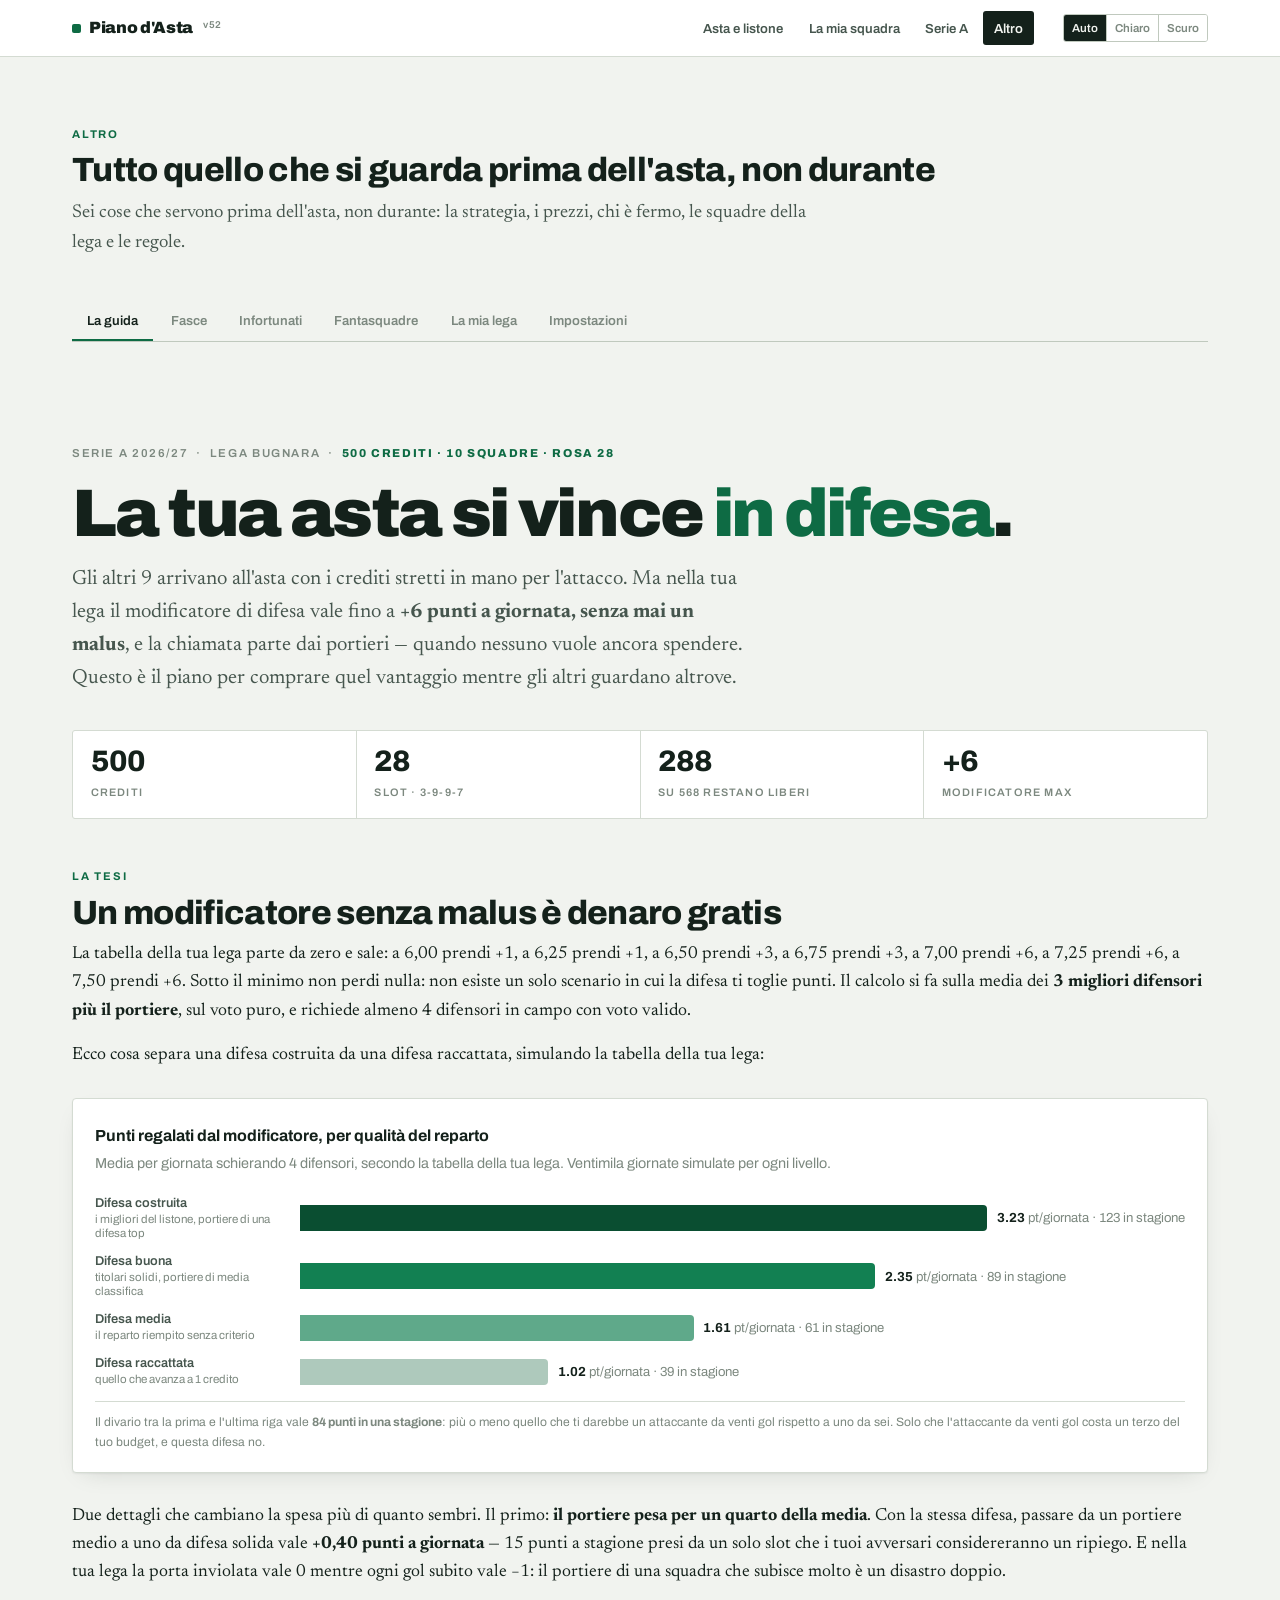
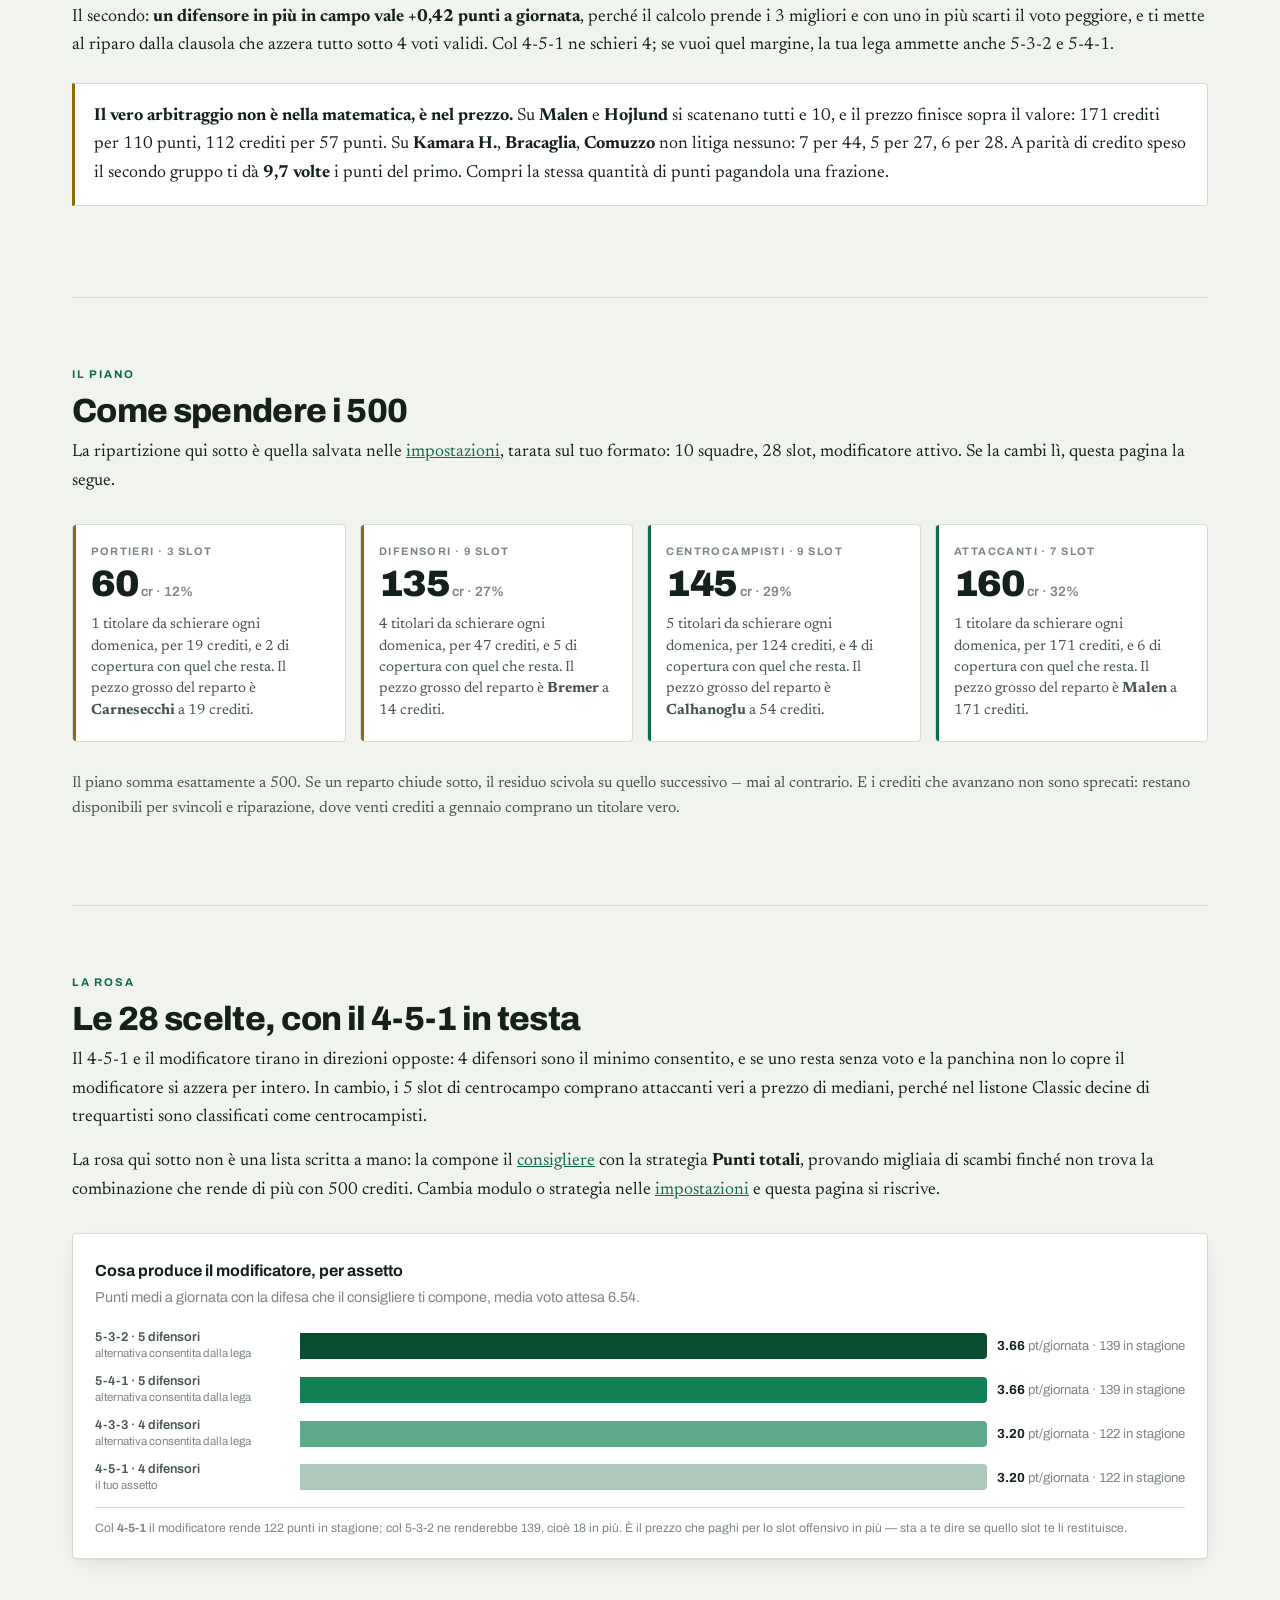
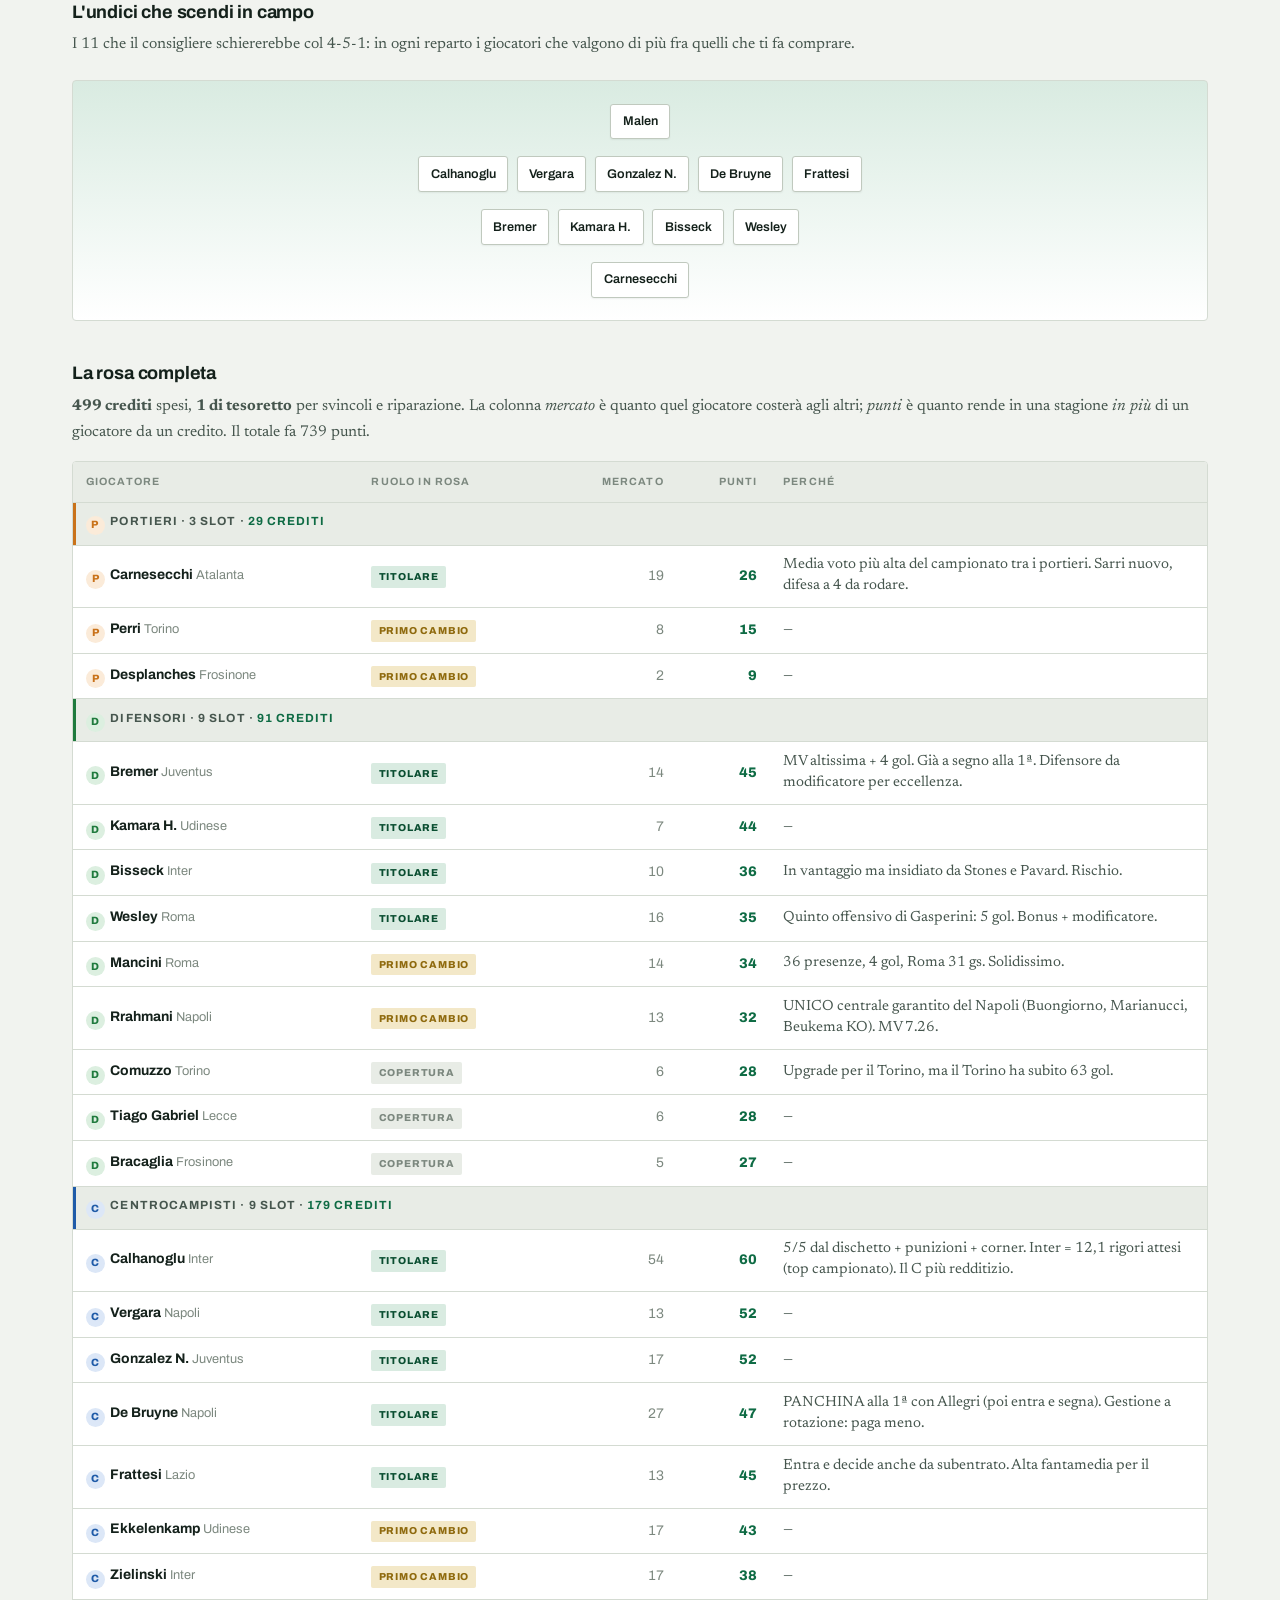
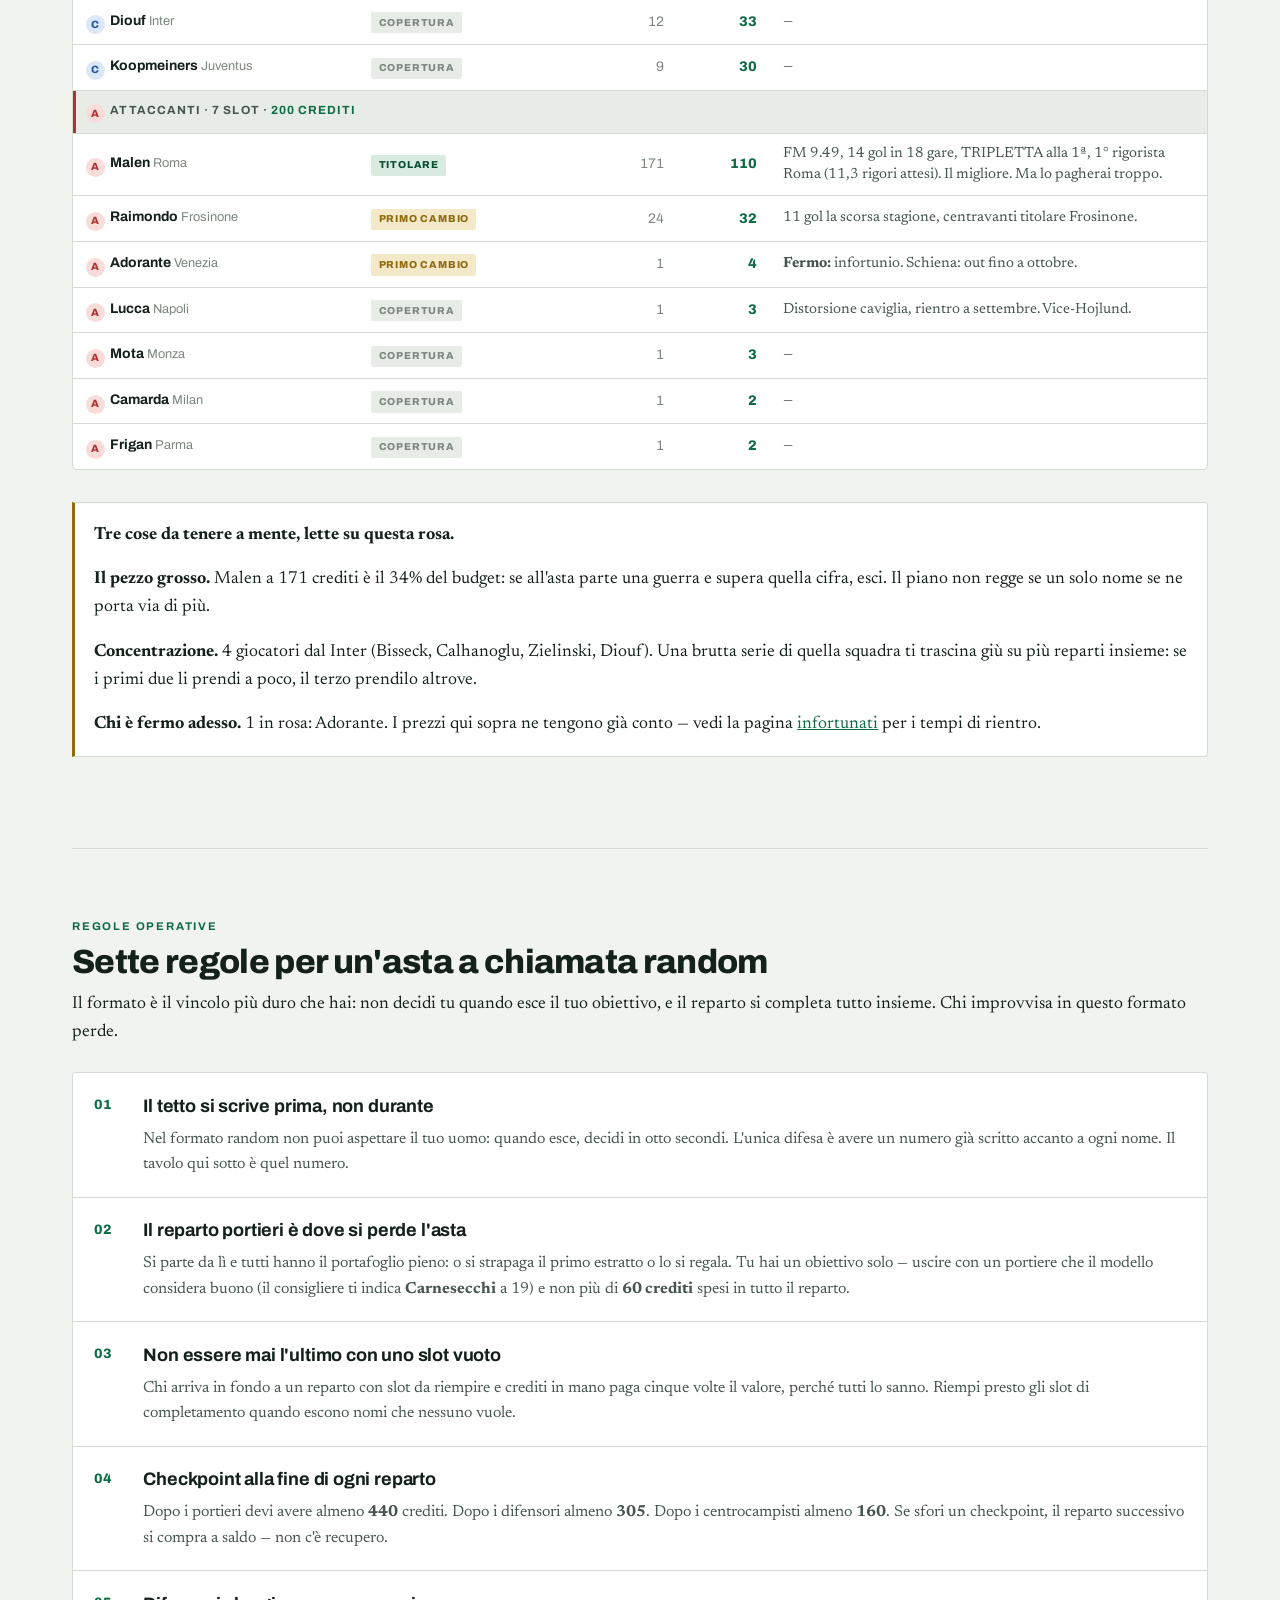
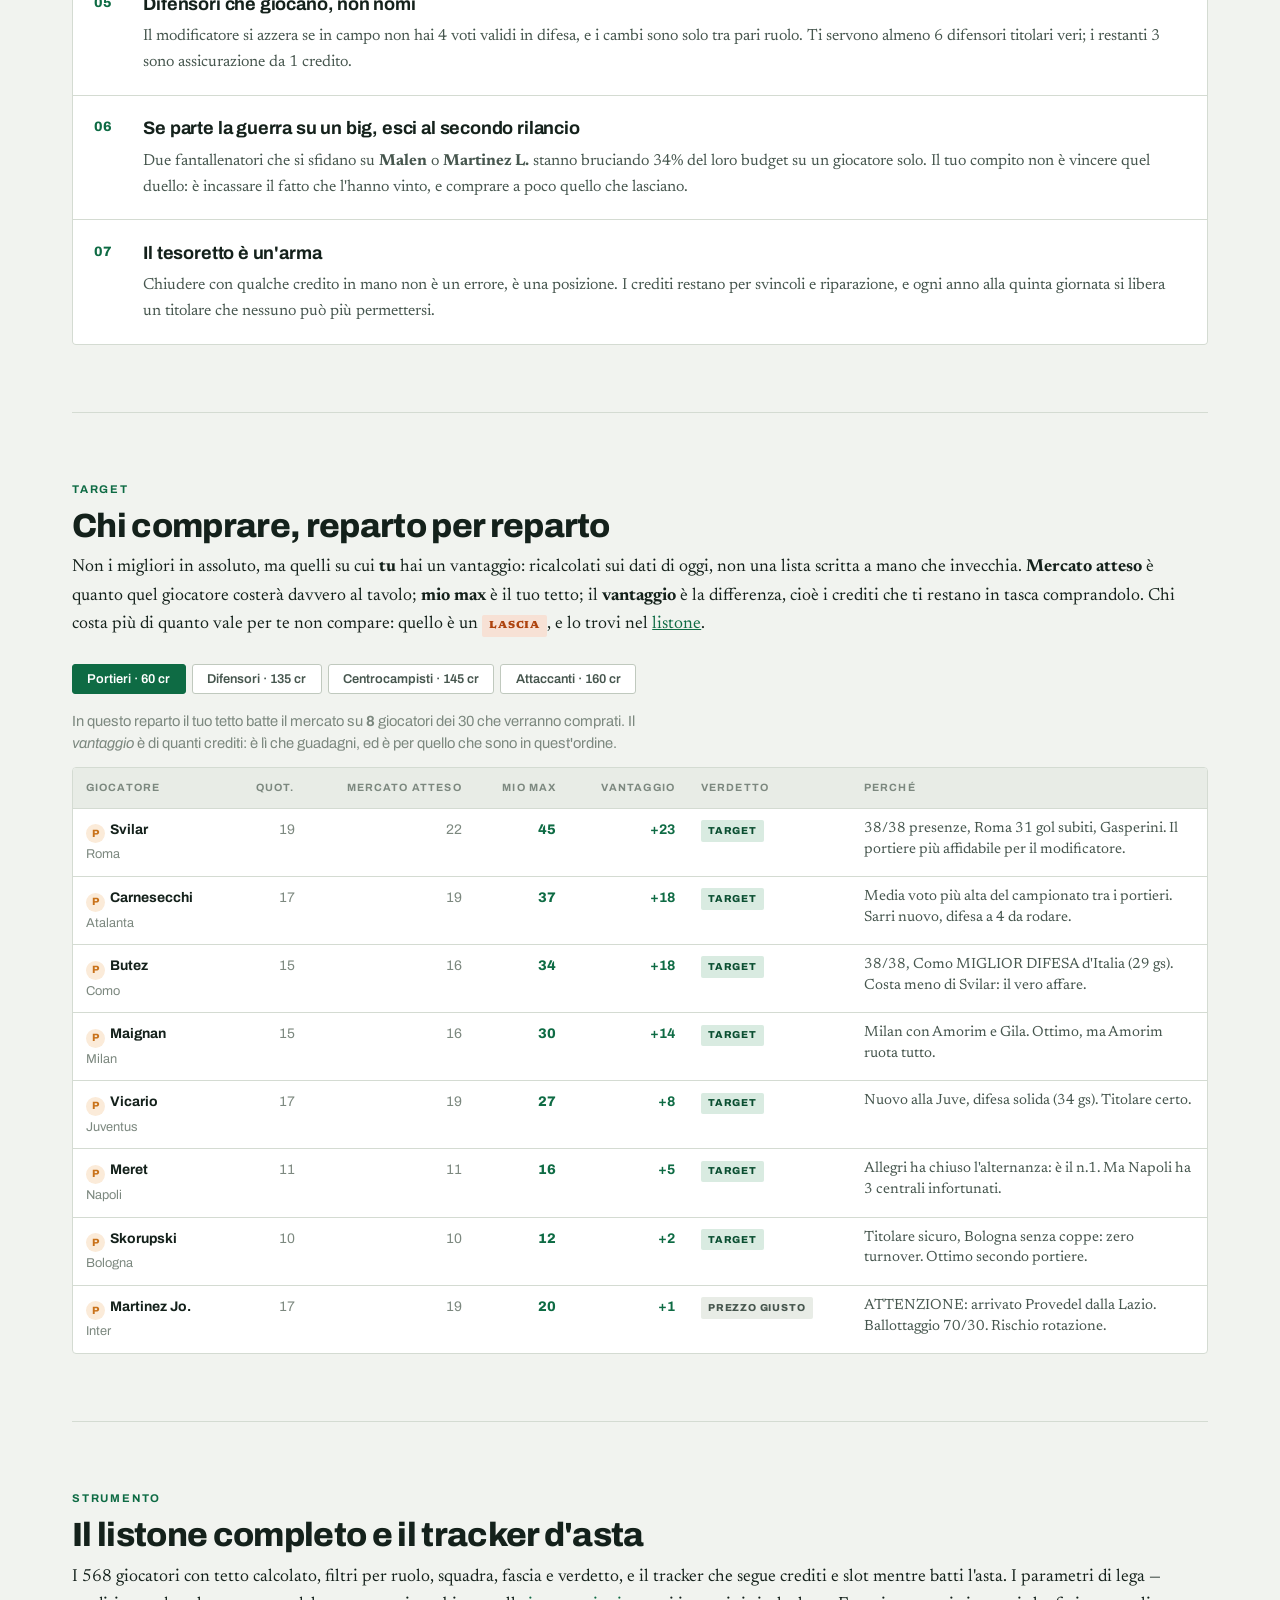
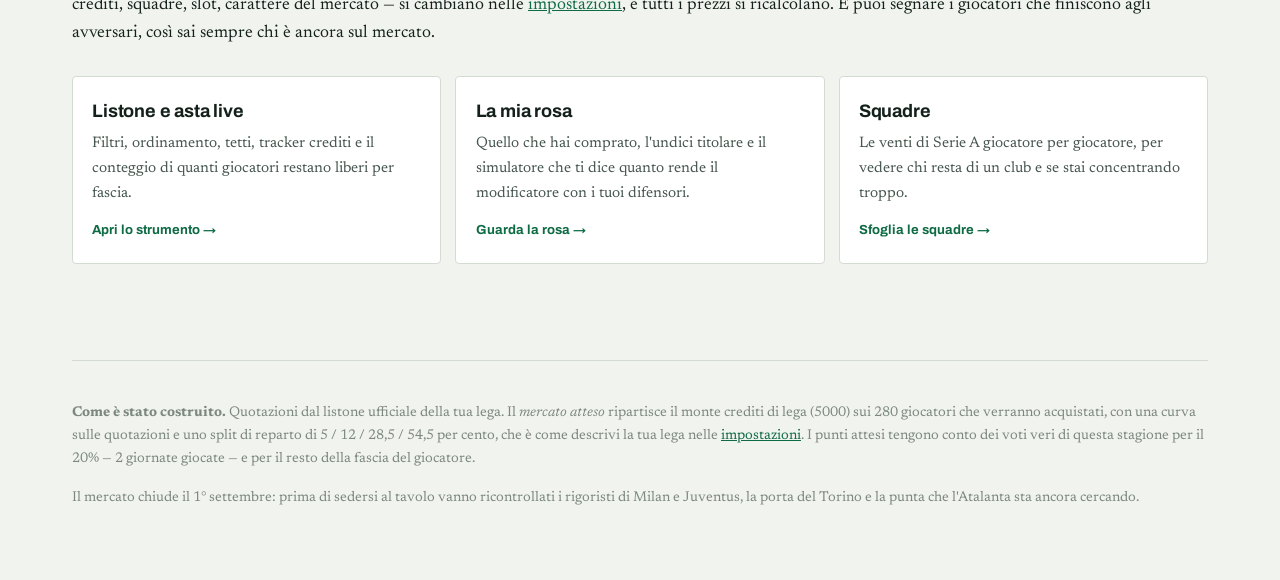
==== commit 2e210cb3: "Un comando solo per rimettersi in pari; indirizzo di supabase.json corretto" ====
--- a/index.html
+++ b/index.html
@@ -11,7 +11,7 @@
 <link rel="canonical" href="altro.html#guida">
 <meta http-equiv="refresh" content="0; url=altro.html#guida">
 <script>location.replace('altro.html#guida');</script>
-<meta name="versione" content="51">
+<meta name="versione" content="52">
 </head>
 <body style="font-family:system-ui,sans-serif;padding:2rem">
 <p>Questa pagina si è spostata: <a href="altro.html#guida">La guida</a>.</p>
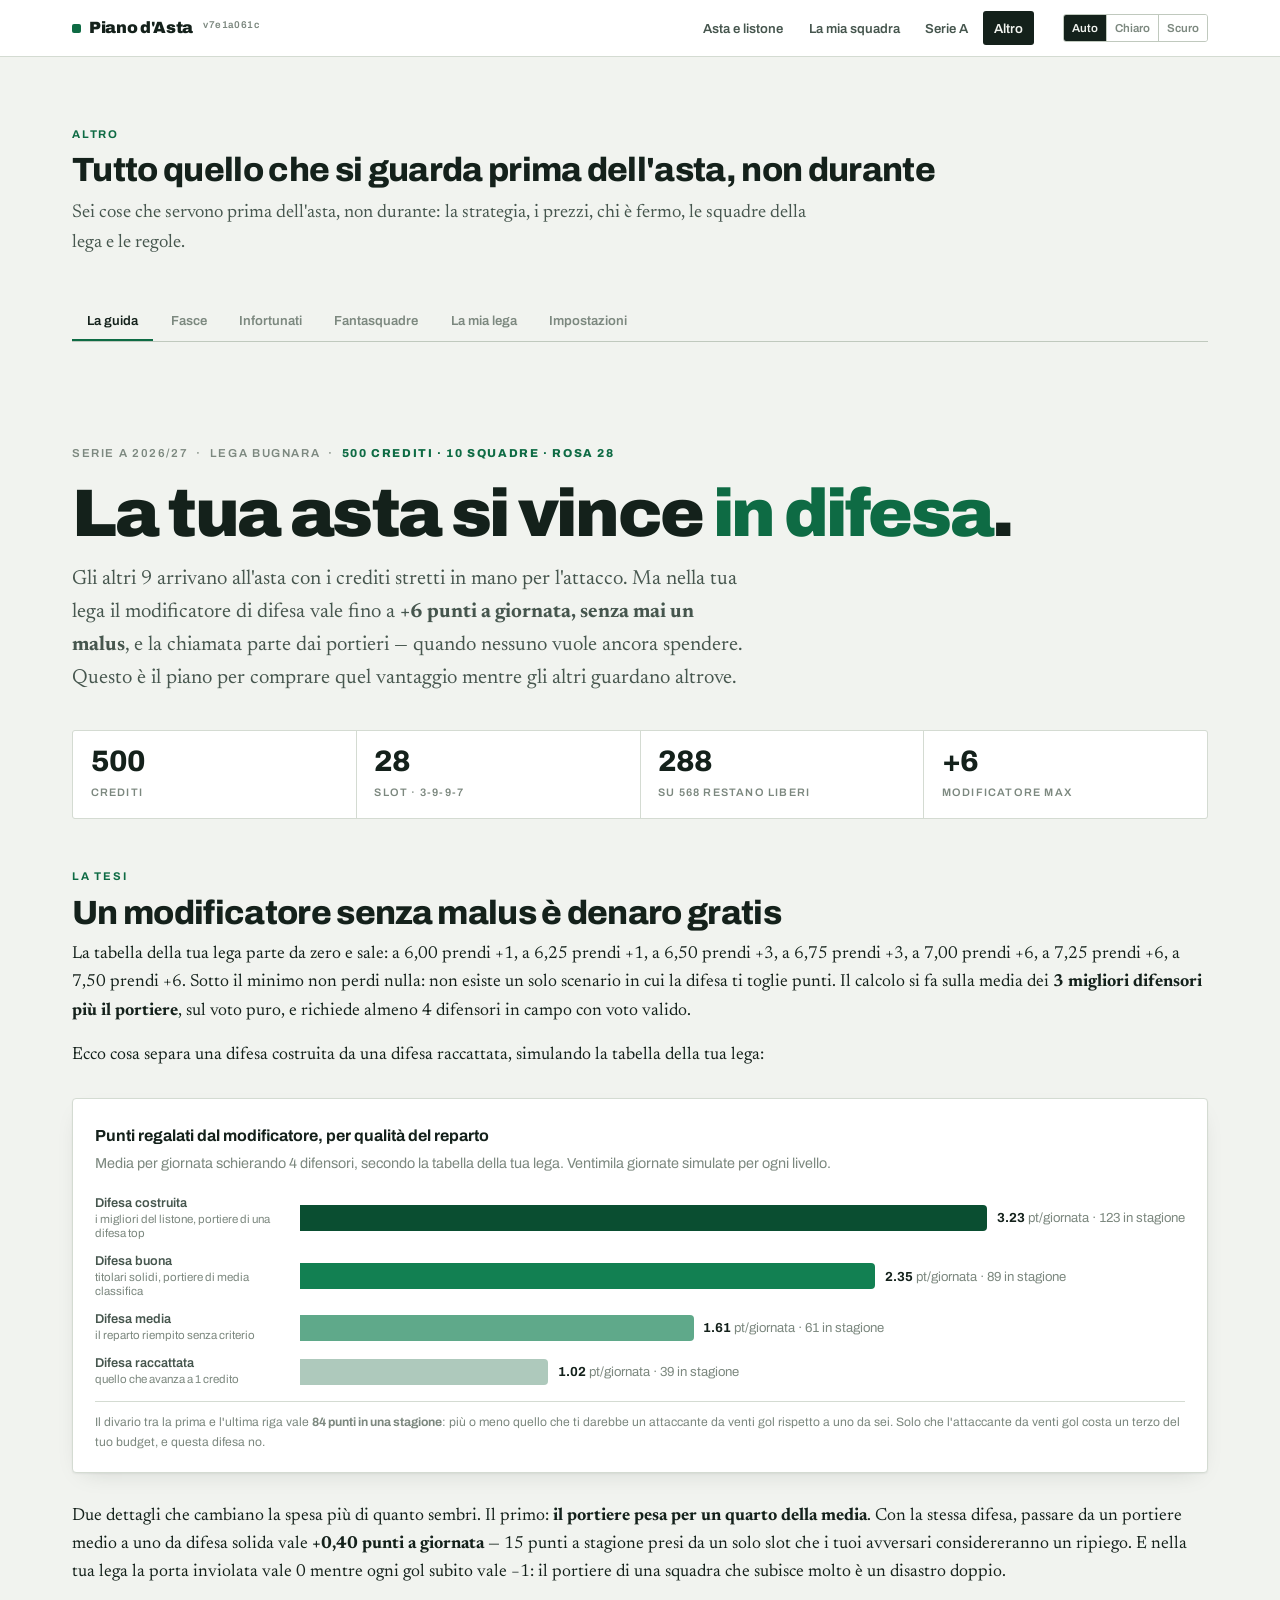
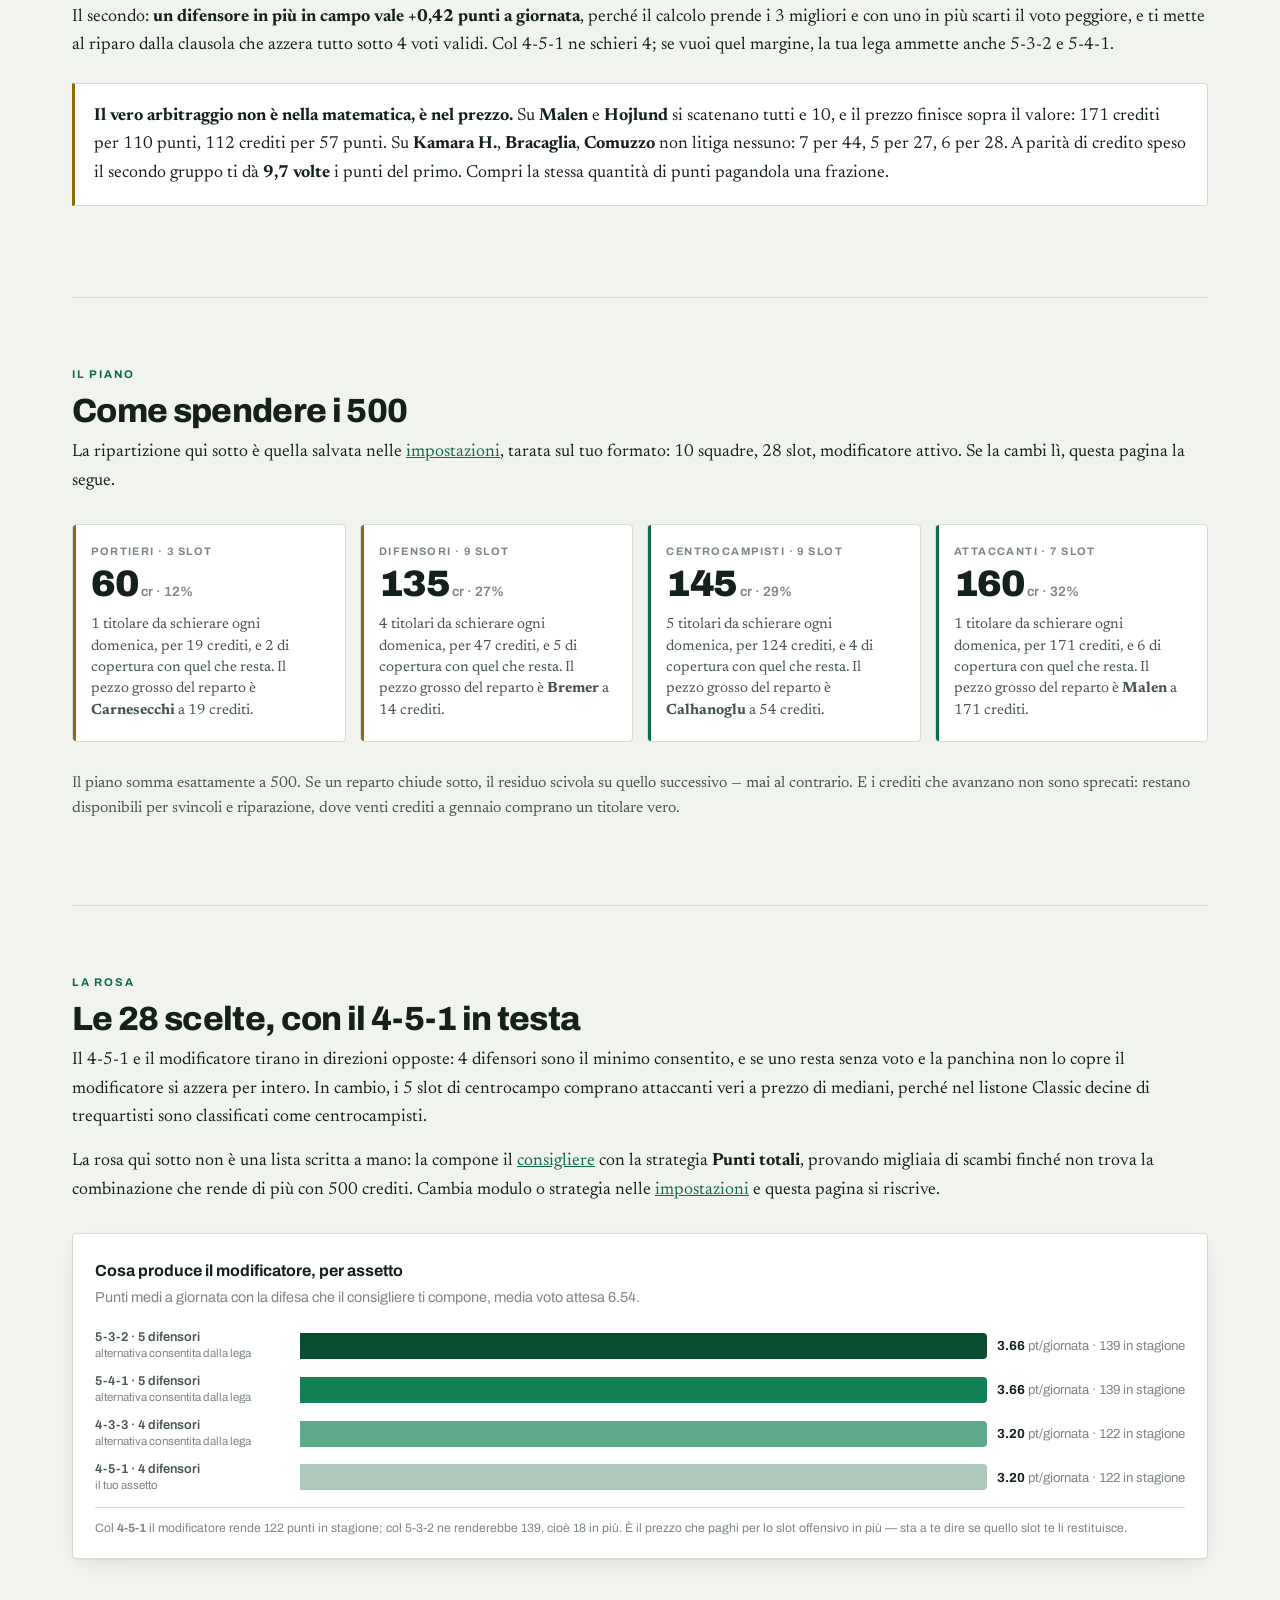
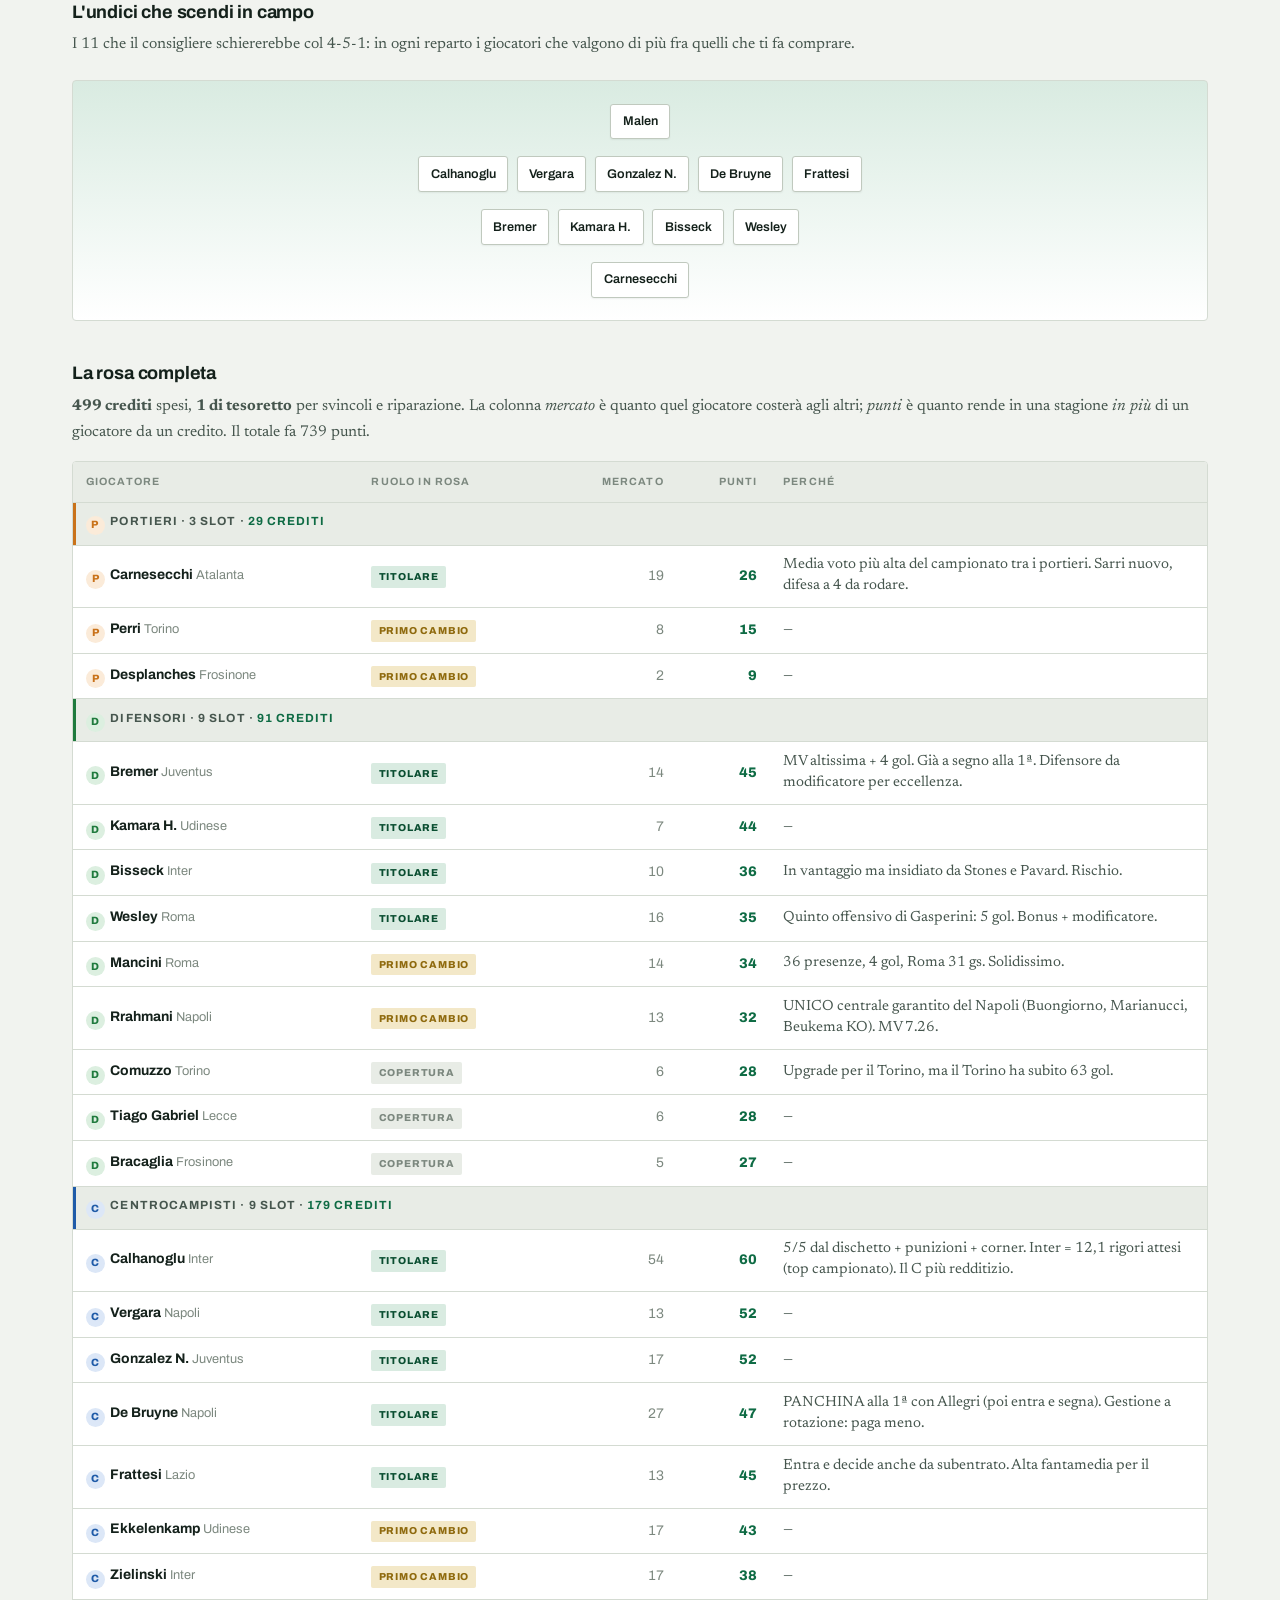
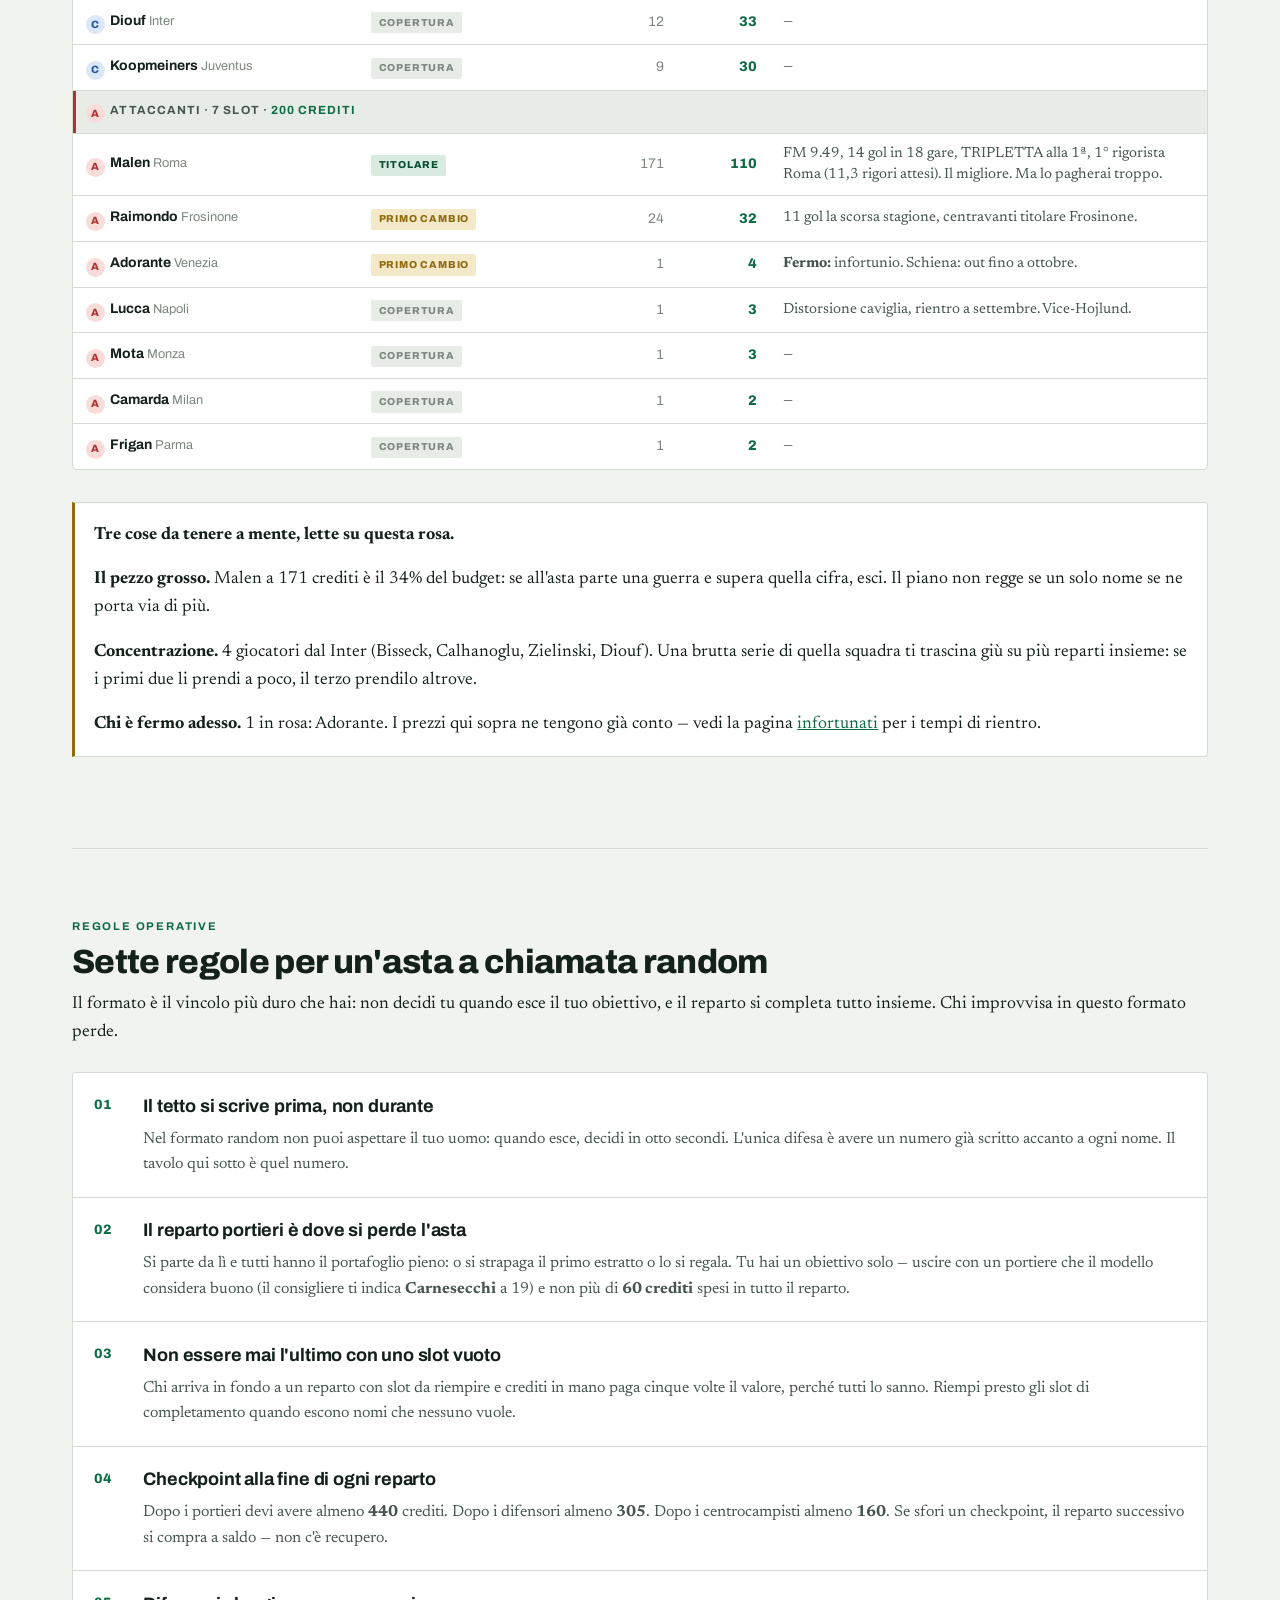
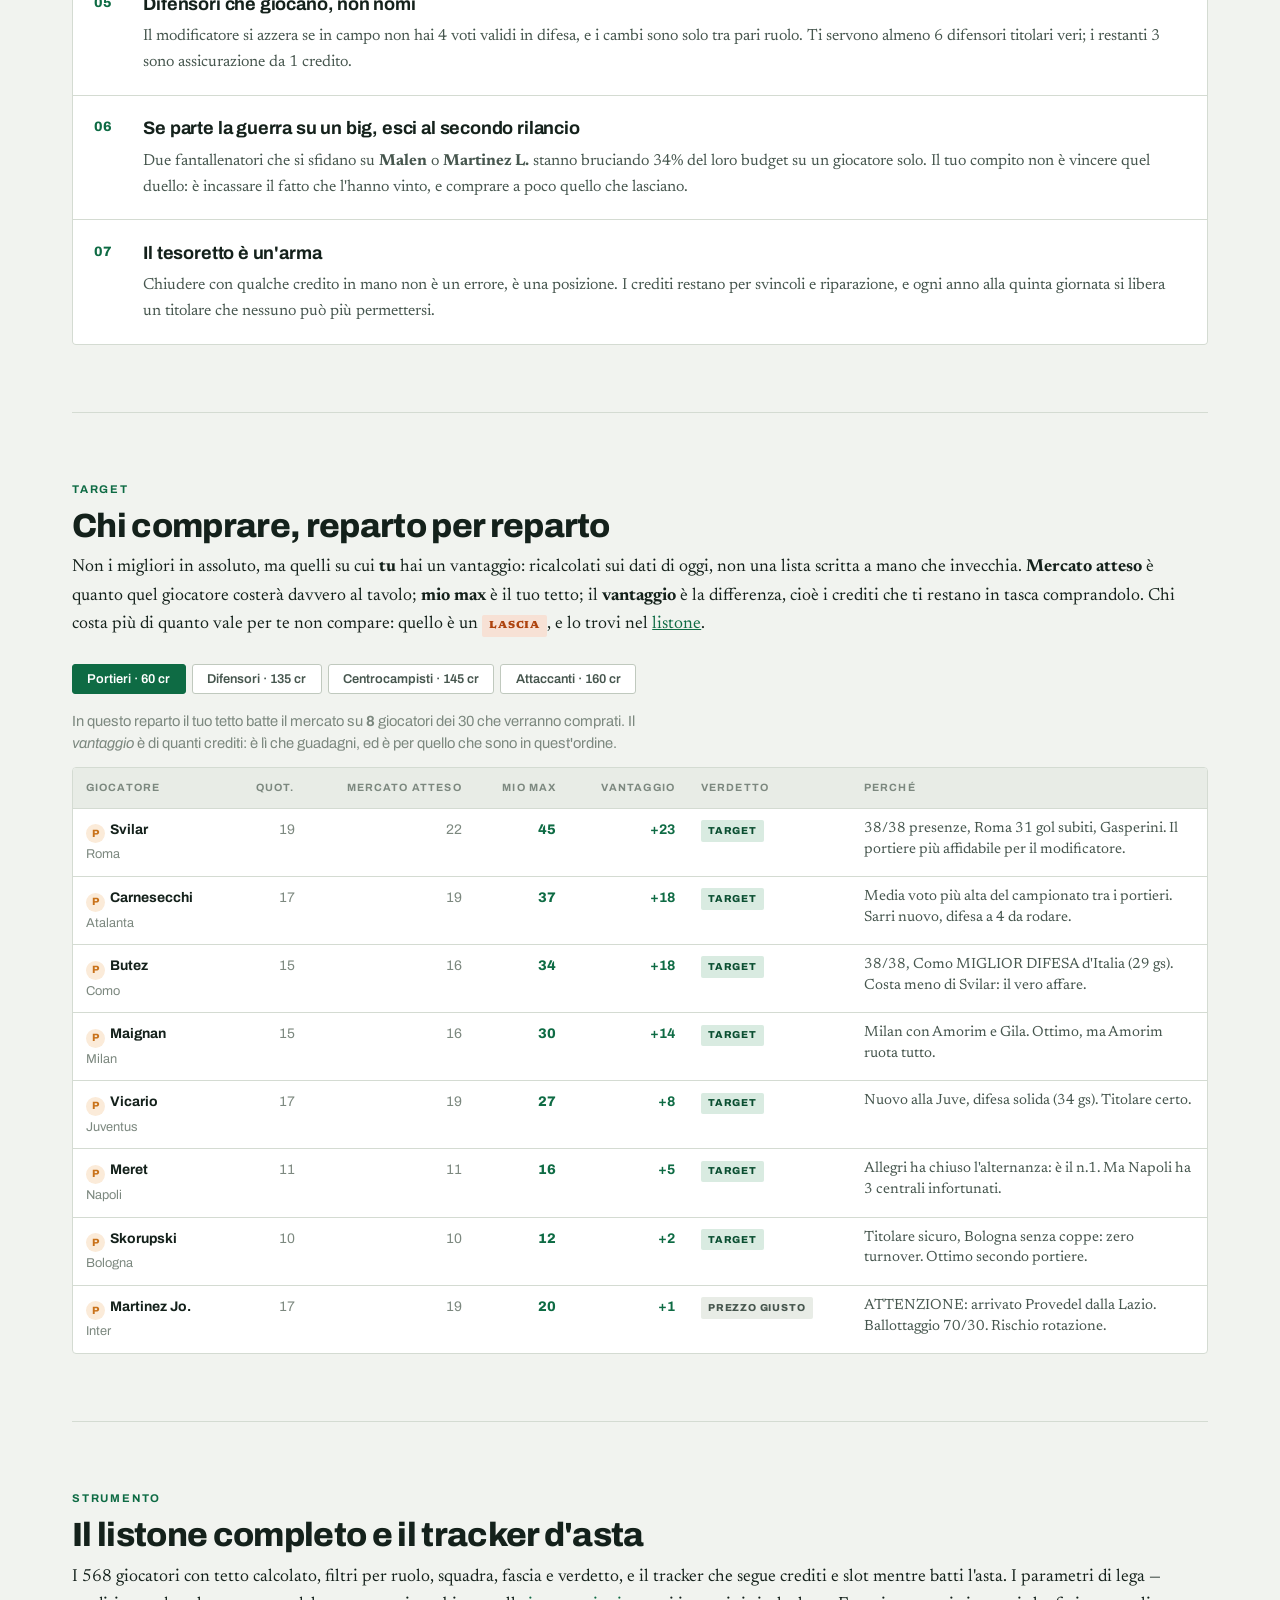
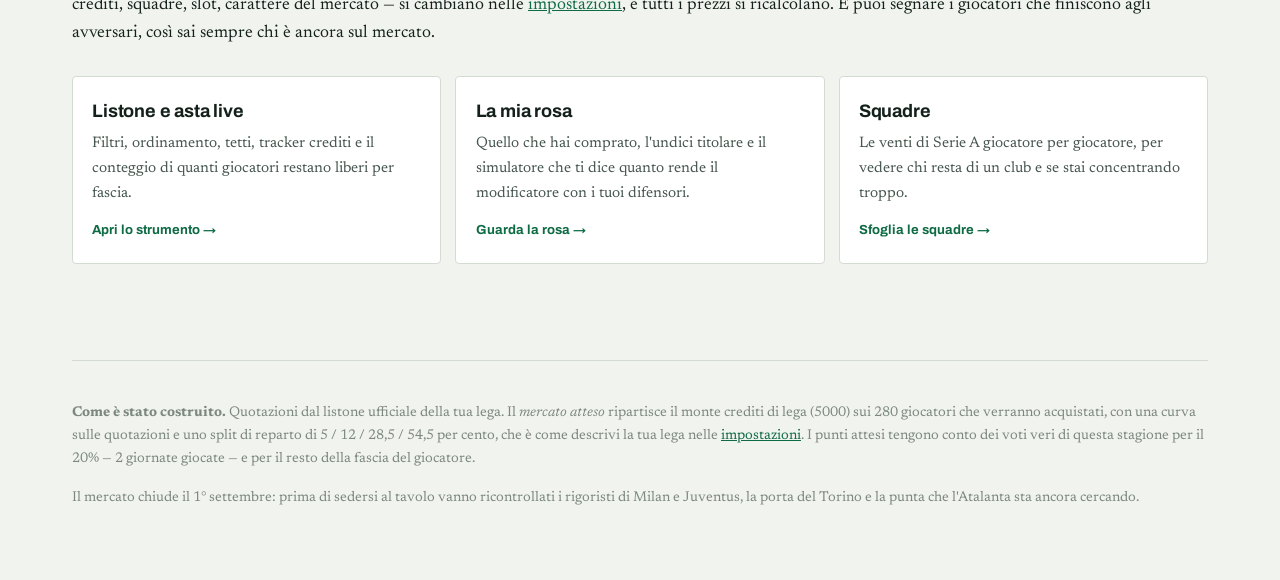
==== commit 202cfd9c: "Fix" ====
--- a/index.html
+++ b/index.html
@@ -11,7 +11,6 @@
 <link rel="canonical" href="altro.html#guida">
 <meta http-equiv="refresh" content="0; url=altro.html#guida">
 <script>location.replace('altro.html#guida');</script>
-<meta name="versione" content="52">
 </head>
 <body style="font-family:system-ui,sans-serif;padding:2rem">
 <p>Questa pagina si è spostata: <a href="altro.html#guida">La guida</a>.</p>
